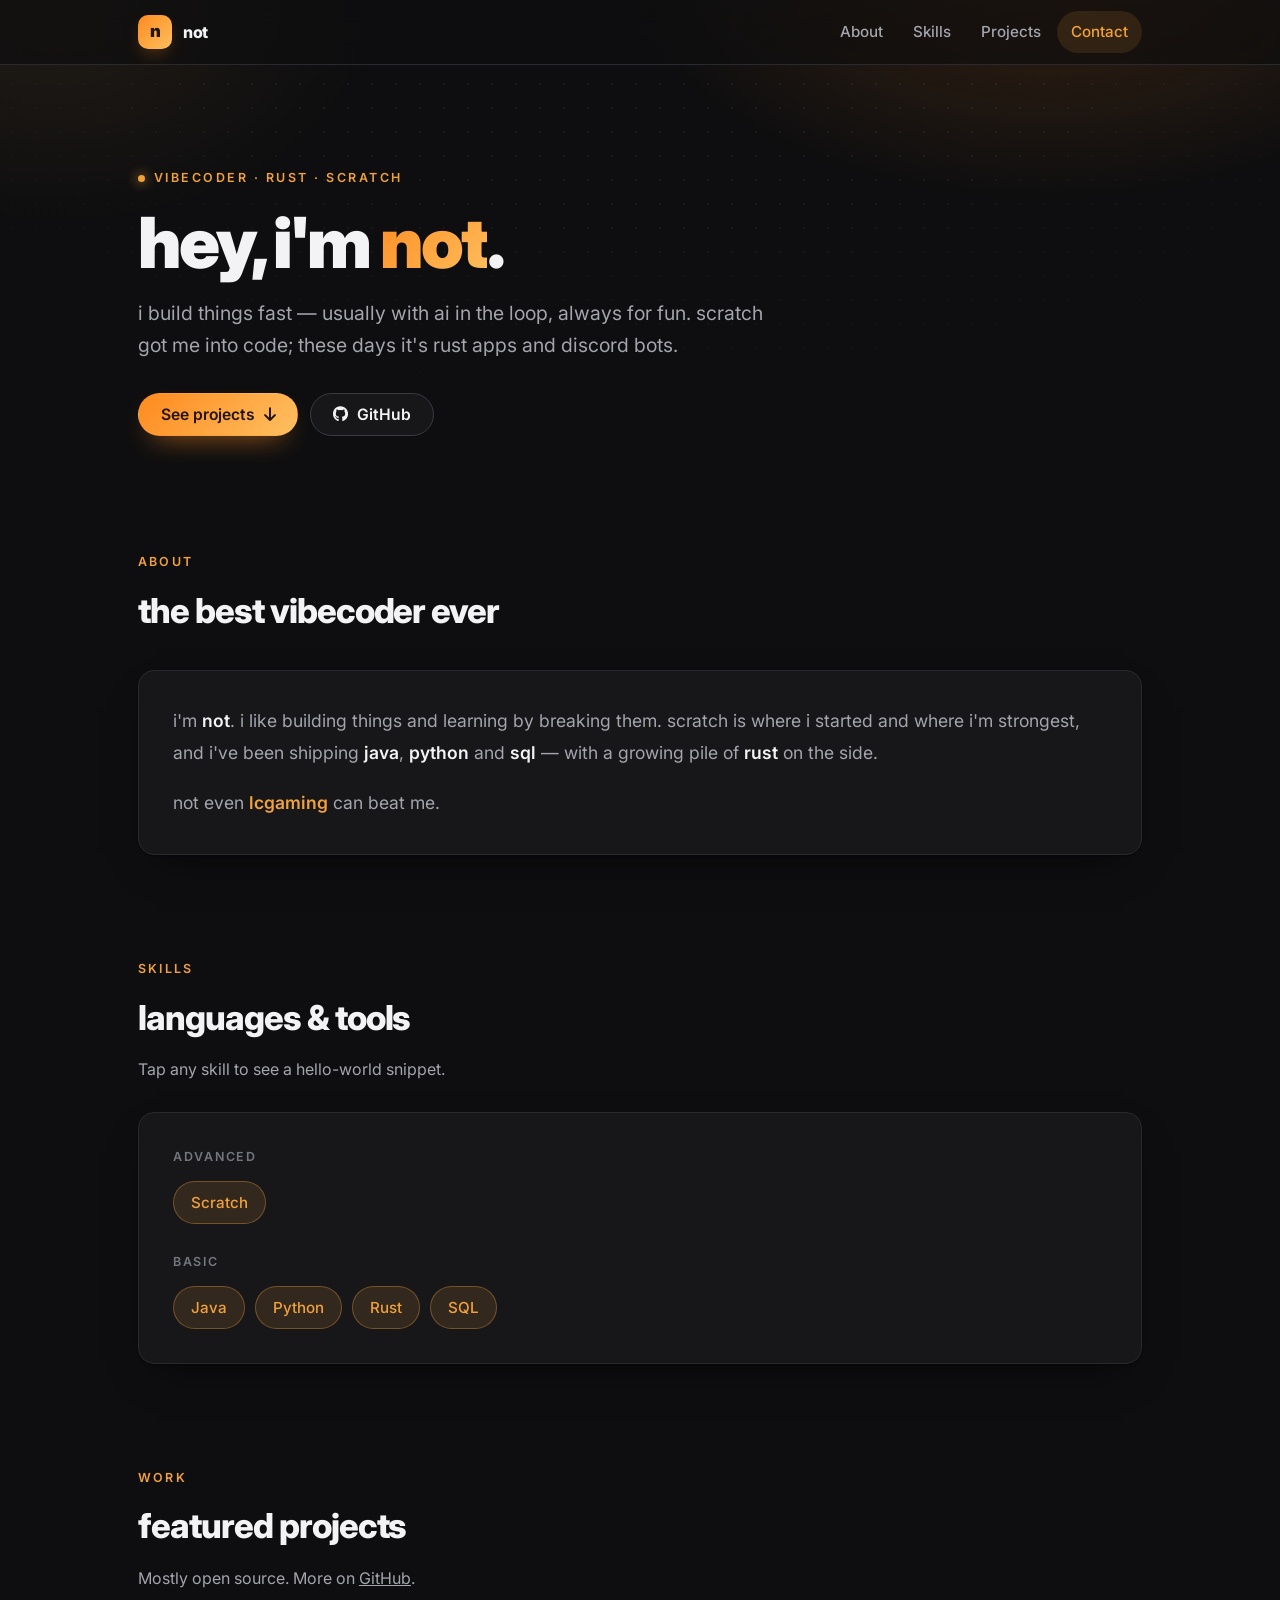
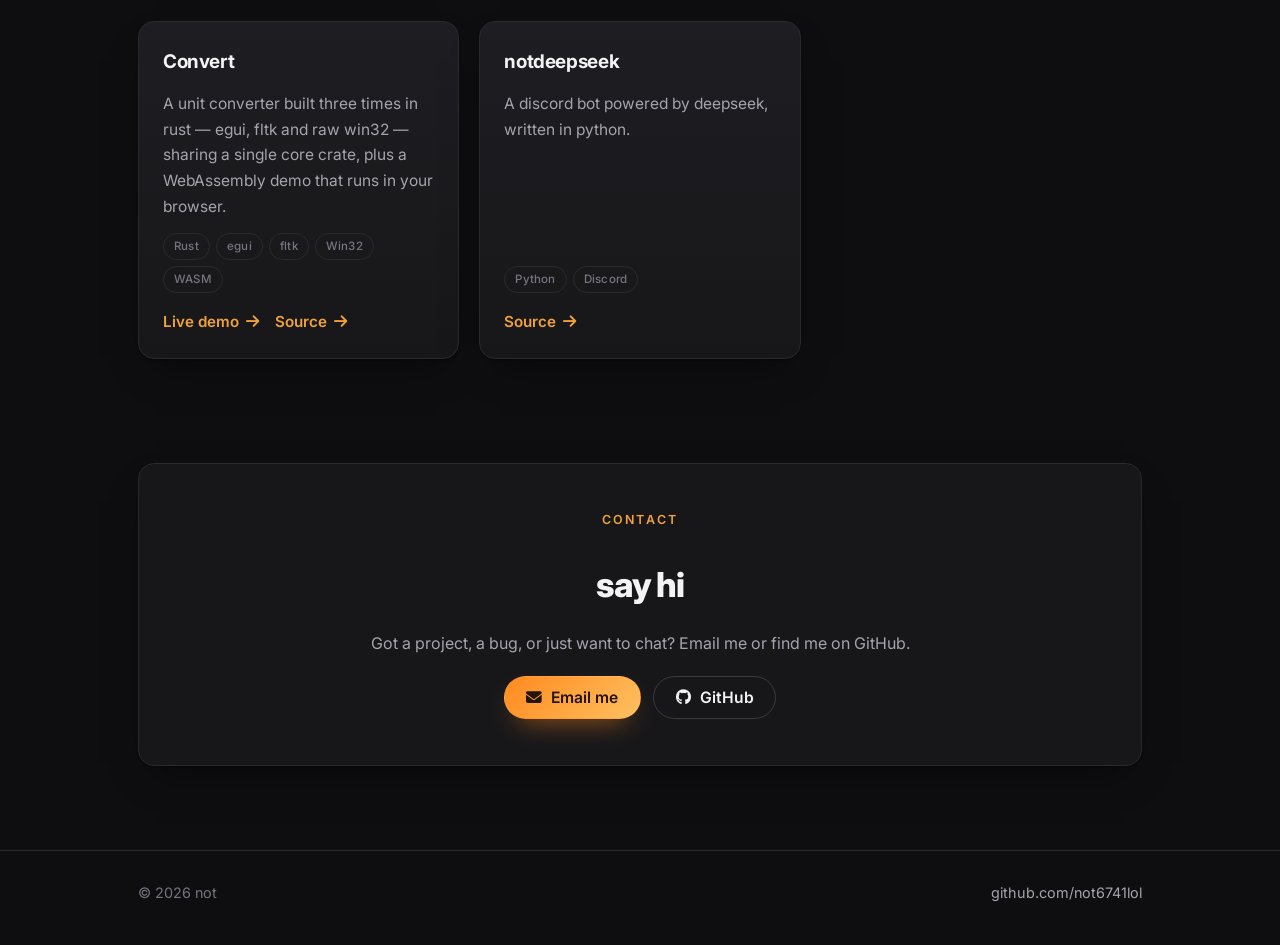
==== index.html @ 626faabc "Add personal site" ====
<!DOCTYPE html>
<html lang="en">
<head>
  <meta charset="UTF-8">
  <meta name="viewport" content="width=device-width, initial-scale=1.0">
  <title>not — vibecoder</title>

  <meta name="description" content="not — the best vibecoder ever. Rust apps, Scratch projects and Discord bots.">
  <meta name="theme-color" content="#0e0e10">
  <link rel="icon" href="data:image/svg+xml,%3Csvg xmlns='http://www.w3.org/2000/svg' viewBox='0 0 32 32'%3E%3Crect width='32' height='32' rx='8' fill='%230e0e10'/%3E%3Ctext x='16' y='23' font-family='Arial,sans-serif' font-size='19' font-weight='bold' fill='%23f0a13a' text-anchor='middle'%3En%3C/text%3E%3C/svg%3E">

  <!-- Social preview. Add an og:image once you have a screenshot handy. -->
  <meta property="og:type" content="website">
  <meta property="og:title" content="not — vibecoder">
  <meta property="og:description" content="Rust apps, Scratch projects and Discord bots.">
  <meta property="og:url" content="https://not6741.lol/">
  <meta property="og:site_name" content="not">
  <!-- <meta property="og:image" content="https://not6741.lol/preview.png"> -->
  <meta name="twitter:card" content="summary">

  <link rel="preconnect" href="https://fonts.googleapis.com">
  <link rel="preconnect" href="https://fonts.gstatic.com" crossorigin>
  <link rel="stylesheet" href="https://fonts.googleapis.com/css2?family=Inter:wght@400;500;600;700;800;900&family=JetBrains+Mono:wght@400;500&display=swap">
  <link rel="stylesheet" href="https://cdnjs.cloudflare.com/ajax/libs/font-awesome/6.4.0/css/all.min.css">

  <style>
    :root {
      --bg: #0e0e10;
      --surface: #17171a;
      --surface-2: #1e1e22;
      --border: #292930;
      --border-strong: #3a3a43;
      --text: #f3f3f5;
      --muted: #a4a4ad;
      --faint: #75757f;
      --accent: #f0a13a;
      --accent-soft: rgba(240, 161, 58, 0.12);
      --grad: linear-gradient(135deg, #ff8a1e 0%, #ffc061 100%);
      --radius: 16px;
      --radius-sm: 11px;
      --shadow: 0 1px 2px rgba(0, 0, 0, 0.5), 0 18px 40px -20px rgba(0, 0, 0, 0.7);
      --shadow-hover: 0 2px 4px rgba(0, 0, 0, 0.5), 0 28px 56px -22px rgba(255, 138, 30, 0.32);
      --ease: cubic-bezier(.22, .61, .36, 1);
      --maxw: 1060px;
      --nav-h: 64px;
    }

    *, *::before, *::after { box-sizing: border-box; }

    html { scroll-behavior: smooth; }

    body {
      margin: 0;
      min-height: 100vh;
      background: var(--bg);
      color: var(--text);
      font-family: 'Inter', system-ui, -apple-system, 'Segoe UI', Roboto, Helvetica, Arial, sans-serif;
      font-size: 16px;
      line-height: 1.65;
      -webkit-font-smoothing: antialiased;
      -moz-osx-font-smoothing: grayscale;
      overflow-x: hidden;
    }

    /* Warm glow behind the top of the page. */
    body::before {
      content: "";
      position: fixed;
      inset: 0;
      z-index: -2;
      pointer-events: none;
      background:
        radial-gradient(720px 420px at 82% -6%, rgba(255, 138, 30, 0.18), transparent 62%),
        radial-gradient(560px 360px at 4% 2%, rgba(255, 180, 80, 0.08), transparent 60%);
    }

    /* Faint dot grid, faded out toward the bottom. */
    body::after {
      content: "";
      position: fixed;
      inset: 0;
      z-index: -1;
      pointer-events: none;
      background-image: radial-gradient(rgba(255, 255, 255, 0.055) 1px, transparent 1px);
      background-size: 24px 24px;
      -webkit-mask-image: radial-gradient(ellipse 100% 70% at 50% 0%, #000 30%, transparent 72%);
      mask-image: radial-gradient(ellipse 100% 70% at 50% 0%, #000 30%, transparent 72%);
    }

    ::selection { background: rgba(255, 138, 30, 0.3); color: #fff; }

    img { max-width: 100%; display: block; }
    a { color: inherit; }

    .container {
      width: 100%;
      max-width: var(--maxw);
      margin: 0 auto;
      padding: 0 28px;
    }

    .skip-link {
      position: absolute;
      left: 12px;
      top: -64px;
      z-index: 100;
      padding: 10px 16px;
      border-radius: 10px;
      background: var(--accent);
      color: #20130a;
      font-weight: 600;
      text-decoration: none;
      transition: top .2s var(--ease);
    }
    .skip-link:focus { top: 12px; }

    /* ---------------- nav ---------------- */
    .site-nav {
      position: sticky;
      top: 0;
      z-index: 50;
      background: rgba(14, 14, 16, 0.72);
      -webkit-backdrop-filter: blur(14px) saturate(140%);
      backdrop-filter: blur(14px) saturate(140%);
      border-bottom: 1px solid var(--border);
    }
    .site-nav .inner {
      display: flex;
      align-items: center;
      justify-content: space-between;
      gap: 16px;
      min-height: var(--nav-h);
    }
    .brand {
      display: inline-flex;
      align-items: center;
      gap: 11px;
      text-decoration: none;
      font-weight: 800;
      letter-spacing: -.02em;
      color: var(--text);
    }
    .brand .mark {
      width: 34px;
      height: 34px;
      border-radius: 10px;
      display: grid;
      place-items: center;
      background: var(--grad);
      color: #23150a;
      font-weight: 900;
      font-size: 1.05rem;
      box-shadow: 0 8px 20px -10px rgba(255, 138, 30, 0.9);
    }
    .nav-links {
      display: flex;
      align-items: center;
      gap: 2px;
      list-style: none;
      margin: 0;
      padding: 0;
    }
    .nav-links a {
      display: inline-block;
      padding: 8px 14px;
      border-radius: 999px;
      color: var(--muted);
      text-decoration: none;
      font-size: .95rem;
      font-weight: 500;
      transition: color .18s var(--ease), background .18s var(--ease);
    }
    .nav-links a:hover { color: var(--text); background: var(--surface); }
    .nav-links a.active { color: var(--accent); background: var(--accent-soft); }

    /* ---------------- buttons ---------------- */
    .btn {
      display: inline-flex;
      align-items: center;
      gap: .55em;
      padding: .82em 1.4em;
      border: 1px solid transparent;
      border-radius: 999px;
      font: inherit;
      font-size: .98rem;
      font-weight: 600;
      line-height: 1;
      text-decoration: none;
      cursor: pointer;
      transition: transform .18s var(--ease), background .2s, border-color .2s, color .2s, box-shadow .2s;
    }
    .btn-primary {
      background: var(--grad);
      color: #23150a;
      box-shadow: 0 12px 28px -14px rgba(255, 138, 30, 0.85);
    }
    .btn-primary:hover { transform: translateY(-2px); box-shadow: 0 18px 36px -14px rgba(255, 138, 30, 0.95); }
    .btn-ghost {
      background: var(--surface);
      border-color: var(--border-strong);
      color: var(--text);
    }
    .btn-ghost:hover { transform: translateY(-2px); border-color: var(--accent); color: var(--accent); }
    .btn:focus-visible { outline: 2px solid var(--accent); outline-offset: 3px; }

    /* ---------------- structure ---------------- */
    .hero { padding: clamp(56px, 9vw, 98px) 0 clamp(40px, 6vw, 64px); }

    .eyebrow {
      display: inline-flex;
      align-items: center;
      gap: 9px;
      margin: 0 0 18px;
      color: var(--accent);
      font-size: .78rem;
      font-weight: 600;
      letter-spacing: .2em;
      text-transform: uppercase;
    }
    .eyebrow .dot {
      width: 7px;
      height: 7px;
      border-radius: 50%;
      background: var(--accent);
      box-shadow: 0 0 12px var(--accent);
    }
    .hero h1 {
      margin: 0 0 18px;
      font-size: clamp(2.6rem, 8vw, 4.4rem);
      line-height: 1.02;
      font-weight: 900;
      letter-spacing: -.04em;
    }
    .hero h1 .grad {
      background: var(--grad);
      -webkit-background-clip: text;
      background-clip: text;
      color: transparent;
      -webkit-text-fill-color: transparent;
    }
    .hero .lede {
      margin: 0 0 32px;
      max-width: 54ch;
      font-size: clamp(1.05rem, 2.3vw, 1.22rem);
      color: var(--muted);
    }
    .cta-row { display: flex; flex-wrap: wrap; gap: 12px; }

    section { padding: clamp(36px, 5vw, 52px) 0; scroll-margin-top: calc(var(--nav-h) + 16px); }

    .section-head { margin-bottom: 30px; }
    .kicker {
      margin: 0 0 10px;
      color: var(--accent);
      font-size: .78rem;
      font-weight: 600;
      letter-spacing: .18em;
      text-transform: uppercase;
    }
    .section-head h2,
    .contact-card h2 {
      margin: 0;
      font-size: clamp(1.55rem, 4vw, 2.15rem);
      font-weight: 800;
      letter-spacing: -.03em;
    }
    .sub { margin: .6rem 0 0; color: var(--muted); max-width: 62ch; }

    .panel {
      background: var(--surface);
      border: 1px solid var(--border);
      border-radius: var(--radius);
      box-shadow: var(--shadow);
    }
    .about-card,
    .skill-card { padding: clamp(22px, 3vw, 34px); }

    .about-card p { margin: 0; font-size: clamp(1rem, 2.2vw, 1.1rem); line-height: 1.85; color: var(--muted); }
    .about-card p + p { margin-top: 1em; }
    .about-card strong { color: var(--text); font-weight: 600; }
    .about-card .accent { color: var(--accent); font-weight: 600; }

    /* ---------------- skills ---------------- */
    .skill-group { margin-bottom: 28px; }
    .skill-group:last-child { margin-bottom: 0; }
    .skill-group h3 {
      margin: 0 0 13px;
      font-size: .78rem;
      font-weight: 600;
      letter-spacing: .14em;
      text-transform: uppercase;
      color: var(--faint);
    }
    .chips { display: flex; flex-wrap: wrap; gap: 10px; }
    .chip {
      font: inherit;
      font-size: .95rem;
      font-weight: 500;
      color: var(--accent);
      background: var(--accent-soft);
      border: 1px solid rgba(240, 161, 58, 0.35);
      border-radius: 999px;
      padding: 8px 17px;
      cursor: pointer;
      transition: transform .16s var(--ease), background .2s, border-color .2s, color .2s;
    }
    .chip:hover,
    .chip[aria-expanded="true"] {
      background: var(--grad);
      border-color: transparent;
      color: #23150a;
      transform: translateY(-2px);
    }
    .chip:focus-visible { outline: 2px solid var(--accent); outline-offset: 3px; }

    /* ---------------- projects ---------------- */
    .grid { display: grid; grid-template-columns: repeat(auto-fill, minmax(290px, 1fr)); gap: 20px; }
    .card {
      position: relative;
      display: flex;
      flex-direction: column;
      gap: 14px;
      padding: 24px;
      background: linear-gradient(180deg, var(--surface-2), var(--surface));
      border: 1px solid var(--border);
      border-radius: var(--radius);
      box-shadow: var(--shadow);
      transition: transform .2s var(--ease), border-color .2s, box-shadow .2s;
    }
    .card:hover { transform: translateY(-5px); border-color: var(--border-strong); box-shadow: var(--shadow-hover); }
    .card-top { display: flex; align-items: center; justify-content: space-between; gap: 12px; }
    .card h3 { margin: 0; font-size: 1.18rem; font-weight: 700; letter-spacing: -.02em; }
    .card p { margin: 0; color: var(--muted); font-size: .97rem; flex: 1; }
    .card .tags { display: flex; flex-wrap: wrap; gap: 6px; }
    .card .tag {
      font-size: .72rem;
      font-weight: 500;
      letter-spacing: .02em;
      color: var(--faint);
      border: 1px solid var(--border);
      border-radius: 999px;
      padding: 3px 10px;
    }
    .card .links { display: flex; flex-wrap: wrap; gap: 16px; margin-top: 2px; }
    .card .links a {
      display: inline-flex;
      align-items: center;
      gap: .45em;
      color: var(--accent);
      text-decoration: none;
      font-weight: 600;
      font-size: .95rem;
      transition: gap .18s var(--ease), color .18s;
    }
    .card .links a:hover { color: #ffcf83; gap: .65em; }
    .badge {
      font-size: .68rem;
      font-weight: 700;
      letter-spacing: .08em;
      text-transform: uppercase;
      padding: 3px 9px;
      border-radius: 6px;
      white-space: nowrap;
    }
    .badge-beta { background: rgba(240, 161, 58, 0.16); color: var(--accent); border: 1px solid rgba(240, 161, 58, 0.4); }
    .badge-off { background: rgba(184, 59, 94, 0.16); color: #ef8aa8; border: 1px solid rgba(184, 59, 94, 0.45); }

    /* ---------------- contact ---------------- */
    .contact-card {
      display: flex;
      flex-direction: column;
      align-items: center;
      gap: 16px;
      padding: clamp(28px, 4vw, 46px);
      text-align: center;
    }
    .contact-card .sub { margin: 0; }
    .socials { display: flex; flex-wrap: wrap; gap: 12px; justify-content: center; margin-top: 4px; }

    /* ---------------- footer ---------------- */
    .site-footer {
      margin-top: 32px;
      padding: 30px 0 40px;
      border-top: 1px solid var(--border);
      color: var(--faint);
      font-size: .9rem;
    }
    .site-footer .inner { display: flex; align-items: center; justify-content: space-between; gap: 16px; flex-wrap: wrap; }
    .site-footer a { color: var(--muted); text-decoration: none; transition: color .18s var(--ease); }
    .site-footer a:hover { color: var(--accent); }

    /* ---------------- skill popup ---------------- */
    .popup {
      position: fixed;
      z-index: 1000;
      width: min(400px, calc(100vw - 32px));
      max-height: 72vh;
      overflow-y: auto;
      padding: 20px 22px;
      background: var(--surface);
      border: 1px solid var(--border-strong);
      border-radius: var(--radius);
      box-shadow: 0 30px 70px -24px rgba(0, 0, 0, 0.85), 0 0 0 1px rgba(240, 161, 58, 0.08);
      opacity: 0;
      transform: translateY(6px) scale(.98);
      transition: opacity .16s var(--ease), transform .16s var(--ease);
      pointer-events: none;
    }
    .popup.show { opacity: 1; transform: none; pointer-events: auto; }
    .popup .popup-title { margin: 0 0 6px; font-size: 1.15rem; font-weight: 700; color: var(--accent); }
    .popup .popup-desc { margin: 0 0 14px; color: var(--muted); font-size: .93rem; line-height: 1.6; }
    .popup .popup-label {
      margin: 0 0 8px;
      font-size: .72rem;
      font-weight: 600;
      letter-spacing: .12em;
      text-transform: uppercase;
      color: var(--faint);
    }
    .popup pre {
      margin: 0;
      padding: 14px 16px;
      background: #0b0b0d;
      border: 1px solid var(--border);
      border-radius: var(--radius-sm);
      overflow-x: auto;
      font-family: 'JetBrains Mono', 'Cascadia Code', Consolas, monospace;
      font-size: .82rem;
      line-height: 1.6;
      color: #dcdce2;
    }
    .popup .blocks {
      display: grid;
      place-items: center;
      padding: 14px;
      background: #0b0b0d;
      border: 1px solid var(--border);
      border-radius: var(--radius-sm);
    }

    .tk-kw { color: #d78bf0; }
    .tk-bi { color: #6fb0ff; }
    .tk-str { color: #93d07a; }
    .tk-num { color: #e0a35e; }
    .tk-com { color: #66666f; font-style: italic; }

    /* ---------------- responsive ---------------- */
    @media (max-width: 620px) {
      .container { padding: 0 20px; }
      .nav-links a { padding: 7px 10px; font-size: .88rem; }
      .brand .word { display: none; }
      .grid { grid-template-columns: 1fr; }
    }

    @media (prefers-reduced-motion: reduce) {
      *, *::before, *::after {
        animation-duration: .001ms !important;
        animation-iteration-count: 1 !important;
        transition-duration: .001ms !important;
        scroll-behavior: auto !important;
      }
    }
  </style>
</head>
<body>

  <a class="skip-link" href="#main">Skip to content</a>

  <nav class="site-nav" aria-label="Primary">
    <div class="container inner">
      <a class="brand" href="#top">
        <span class="mark" aria-hidden="true">n</span>
        <span class="word">not</span>
      </a>
      <ul class="nav-links">
        <li><a href="#about" class="active">About</a></li>
        <li><a href="#skills">Skills</a></li>
        <li><a href="#projects">Projects</a></li>
        <li><a href="#contact">Contact</a></li>
      </ul>
    </div>
  </nav>

  <main id="main">
    <header class="hero" id="top">
      <div class="container">
        <p class="eyebrow"><span class="dot" aria-hidden="true"></span> vibecoder · rust · scratch</p>
        <h1>hey, i'm <span class="grad">not</span>.</h1>
        <p class="lede">
          i build things fast — usually with ai in the loop, always for fun. scratch got me
          into code; these days it's rust apps and discord bots.
        </p>
        <div class="cta-row">
          <a class="btn btn-primary" href="#projects">See projects <i class="fa-solid fa-arrow-down" aria-hidden="true"></i></a>
          <a class="btn btn-ghost" href="https://github.com/not6741lol" target="_blank" rel="noopener"><i class="fa-brands fa-github" aria-hidden="true"></i> GitHub</a>
        </div>
      </div>
    </header>

    <section id="about">
      <div class="container">
        <div class="section-head">
          <p class="kicker">about</p>
          <h2>the best vibecoder ever</h2>
        </div>
        <div class="panel about-card">
          <p>
            i'm <strong>not</strong>. i like building things and learning by breaking them.
            scratch is where i started and where i'm strongest, and i've been shipping
            <strong>java</strong>, <strong>python</strong> and <strong>sql</strong> — with a growing
            pile of <strong>rust</strong> on the side.
          </p>
          <p>not even <span class="accent">lcgaming</span> can beat me.</p>
        </div>
      </div>
    </section>

    <section id="skills">
      <div class="container">
        <div class="section-head">
          <p class="kicker">skills</p>
          <h2>languages &amp; tools</h2>
          <p class="sub">Tap any skill to see a hello-world snippet.</p>
        </div>
        <div class="panel skill-card">
          <div class="skill-group">
            <h3>Advanced</h3>
            <div class="chips">
              <button type="button" class="chip" data-skill="Scratch">Scratch</button>
            </div>
          </div>
          <div class="skill-group">
            <h3>Basic</h3>
            <div class="chips">
              <button type="button" class="chip" data-skill="Java">Java</button>
              <button type="button" class="chip" data-skill="Python">Python</button>
              <button type="button" class="chip" data-skill="Rust">Rust</button>
              <button type="button" class="chip" data-skill="SQL">SQL</button>
            </div>
          </div>
        </div>
      </div>
    </section>

    <section id="projects">
      <div class="container">
        <div class="section-head">
          <p class="kicker">work</p>
          <h2>featured projects</h2>
          <p class="sub">
            Mostly open source. More on <a href="https://github.com/not6741lol" target="_blank" rel="noopener">GitHub</a>.
          </p>
        </div>
        <div class="grid" id="projectsGrid"><!-- filled by js --></div>
        <noscript>
          <div class="panel about-card" style="margin-top:20px;">
            <p>Enable JavaScript to see the project list, or browse them on <a href="https://github.com/not6741lol">GitHub</a>.</p>
          </div>
        </noscript>
      </div>
    </section>

    <section id="contact">
      <div class="container">
        <div class="panel contact-card">
          <p class="kicker">contact</p>
          <h2>say hi</h2>
          <p class="sub">Got a project, a bug, or just want to chat? Email me or find me on GitHub.</p>
          <div class="socials">
            <button type="button" class="btn btn-primary" id="emailBtn"><i class="fa-solid fa-envelope" aria-hidden="true"></i> Email me</button>
            <a class="btn btn-ghost" href="https://github.com/not6741lol" target="_blank" rel="noopener"><i class="fa-brands fa-github" aria-hidden="true"></i> GitHub</a>
            <!-- <a class="btn btn-ghost" href="https://discord.gg/YOUR_INVITE" target="_blank" rel="noopener"><i class="fa-brands fa-discord" aria-hidden="true"></i> Discord</a> -->
          </div>
        </div>
      </div>
    </section>
  </main>

  <footer class="site-footer">
    <div class="container inner">
      <span>&copy; 2026 not</span>
      <a href="https://github.com/not6741lol" target="_blank" rel="noopener">github.com/not6741lol</a>
    </div>
  </footer>

  <div id="skillPopup" class="popup" role="dialog" aria-label="Skill details" aria-hidden="true"></div>

  <script>
    (function () {
      "use strict";

      const $ = (sel, ctx = document) => ctx.querySelector(sel);
      const $$ = (sel, ctx = document) => Array.from(ctx.querySelectorAll(sel));

      const escapeHtml = (value) => String(value)
        .replace(/&/g, "&amp;")
        .replace(/</g, "&lt;")
        .replace(/>/g, "&gt;")
        .replace(/"/g, "&quot;");

      /* ---------------- projects ---------------- */

      // Add projects here. Optional fields:
      //   tags:   ["Rust", "WASM"]           -> small pills on the card
      //   status: "beta" | "wip" | "discontinued" | "code lost"  -> badge
      const projects = [
        {
          title: "Convert",
          desc: "A unit converter built three times in rust — egui, fltk and raw win32 — sharing a single core crate, plus a WebAssembly demo that runs in your browser.",
          tags: ["Rust", "egui", "fltk", "Win32", "WASM"],
          links: [
            { label: "Live demo", url: "https://not6741lol.github.io/unit-converter/" },
            { label: "Source", url: "https://github.com/not6741lol/unit-converter" }
          ]
        },
        {
          title: "notdeepseek",
          desc: "A discord bot powered by deepseek, written in python.",
          tags: ["Python", "Discord"],
          links: [
            { label: "Source", url: "https://github.com/not6741lol/notdeepseek" }
          ]
        }
      ];

      const BADGES = {
        beta: { label: "Beta", cls: "badge-beta" },
        wip: { label: "WIP", cls: "badge-beta" },
        discontinued: { label: "Discontinued", cls: "badge-off" },
        "code lost": { label: "Code lost", cls: "badge-off" }
      };

      const arrow = '<i class="fa-solid fa-arrow-right" aria-hidden="true"></i>';

      function projectCard(project) {
        const badge = BADGES[project.status];
        const badgeHtml = badge
          ? `<span class="badge ${badge.cls}">${escapeHtml(badge.label)}</span>`
          : "";

        const tags = (project.tags || [])
          .map(tag => `<span class="tag">${escapeHtml(tag)}</span>`)
          .join("");

        const links = (project.links || [])
          .map(link => `<a href="${escapeHtml(link.url)}" target="_blank" rel="noopener">${escapeHtml(link.label)} ${arrow}</a>`)
          .join("");

        const card = document.createElement("article");
        card.className = "card";
        card.innerHTML =
          `<div class="card-top"><h3>${escapeHtml(project.title)}</h3>${badgeHtml}</div>` +
          `<p>${escapeHtml(project.desc)}</p>` +
          (tags ? `<div class="tags">${tags}</div>` : "") +
          (links ? `<div class="links">${links}</div>` : "");
        return card;
      }

      function renderProjects() {
        const grid = $("#projectsGrid");
        if (!grid) return;
        grid.textContent = "";
        projects.forEach(project => grid.appendChild(projectCard(project)));
      }

      /* ---------------- syntax highlighting ---------------- */

      const LANGUAGES = {
        java: {
          keywords: ["public", "class", "static", "void", "private", "final", "new", "return", "int", "boolean", "double"],
          builtins: ["System", "String"],
          line: "//",
          block: true
        },
        rust: {
          keywords: ["fn", "let", "mut", "pub", "struct", "impl", "use", "match", "enum", "const", "return", "as", "mod", "trait", "for", "in", "if", "else", "while", "loop"],
          builtins: ["println", "vec", "String", "Vec", "Some", "None", "Ok", "Err"],
          line: "//",
          block: true
        },
        python: {
          keywords: ["def", "return", "if", "else", "elif", "for", "while", "import", "from", "class", "with", "as", "lambda", "True", "False", "None"],
          builtins: ["print", "len", "range", "str", "int", "float", "list", "dict", "set"],
          line: "#"
        },
        sql: {
          keywords: ["SELECT", "FROM", "WHERE", "CREATE", "TABLE", "INSERT", "INTO", "VALUES", "UPDATE", "DELETE", "JOIN", "ON", "GROUP", "BY", "ORDER", "LIMIT"],
          builtins: [],
          line: "--",
          caseInsensitive: true
        }
      };

      function highlight(code, langName) {
        const cfg = LANGUAGES[langName] || {};
        const ci = !!cfg.caseInsensitive;
        const fold = (value) => (ci ? value.toUpperCase() : value);
        const keywords = new Set((cfg.keywords || []).map(fold));
        const builtins = new Set((cfg.builtins || []).map(fold));
        const isStart = (c) => /[A-Za-z_$]/.test(c);
        const isPart = (c) => /[A-Za-z0-9_$]/.test(c);
        const span = (cls, text) => `<span class="tk-${cls}">${escapeHtml(text)}</span>`;

        let out = "";
        let i = 0;
        const n = code.length;

        while (i < n) {
          const c = code[i];
          const next = code[i + 1];

          if (c === '"' || c === "'" || c === "`") {
            let j = i + 1;
            while (j < n && code[j] !== c) {
              if (code[j] === "\\") j++;
              j++;
            }
            if (j < n) j++;
            out += span("str", code.slice(i, j));
            i = j;
            continue;
          }

          if (cfg.line && code.startsWith(cfg.line, i)) {
            let j = i + cfg.line.length;
            while (j < n && code[j] !== "\n") j++;
            out += span("com", code.slice(i, j));
            i = j;
            continue;
          }

          if (cfg.block && c === "/" && next === "*") {
            let j = i + 2;
            while (j < n && !(code[j] === "*" && code[j + 1] === "/")) j++;
            j = Math.min(n, j + 2);
            out += span("com", code.slice(i, j));
            i = j;
            continue;
          }

          if (/[0-9]/.test(c) && (i === 0 || !isPart(code[i - 1]))) {
            let j = i;
            while (j < n && /[0-9.]/.test(code[j])) j++;
            out += span("num", code.slice(i, j));
            i = j;
            continue;
          }

          if (isStart(c)) {
            let j = i;
            while (j < n && isPart(code[j])) j++;
            const word = code.slice(i, j);
            const folded = fold(word);
            if (keywords.has(folded)) out += span("kw", word);
            else if (builtins.has(folded)) out += span("bi", word);
            else out += escapeHtml(word);
            i = j;
            continue;
          }

          out += escapeHtml(c);
          i++;
        }
        return out;
      }

      /* ---------------- skills data ---------------- */

      const SKILLS = {
        Scratch: {
          desc: "A visual programming language from MIT — where i learned to think in logic and loops.",
          blocks: true
        },
        Java: {
          desc: "A class-based, object-oriented language built for portability.",
          lang: "java",
          code: `public class HelloWorld {
    public static void main(String[] args) {
        System.out.println("Hello, World!");
    }
}`
        },
        Python: {
          desc: "A readable, versatile language — good for bots and quick scripts.",
          lang: "python",
          code: `print("Hello, World!")`
        },
        Rust: {
          desc: "A fast, memory-safe systems language. Used for the Convert app.",
          lang: "rust",
          code: `fn main() {
    let km = 5.0;
    let miles = km * 0.621371;
    println!("{km} km = {miles:.2} miles");
}`
        },
        SQL: {
          desc: "A language for managing and querying relational databases.",
          lang: "sql",
          code: `CREATE TABLE greetings (message TEXT);
INSERT INTO greetings VALUES ('Hello, World!');
SELECT * FROM greetings;`
        }
      };

      /* ---------------- skill popup ---------------- */

      const popup = $("#skillPopup");
      let activeChip = null;

      function buildSkillHtml(name, skill) {
        let html =
          `<p class="popup-title">${escapeHtml(name)}</p>` +
          `<p class="popup-desc">${escapeHtml(skill.desc)}</p>`;

        if (skill.blocks) {
          html +=
            `<p class="popup-label">Example</p>` +
            `<div class="blocks"><img src="scratchblocks.svg" alt="Scratch blocks: when green flag clicked, say Hello, World!" loading="lazy" decoding="async"></div>`;
        } else if (skill.code) {
          html +=
            `<p class="popup-label">Example</p>` +
            `<pre><code>${highlight(skill.code, skill.lang)}</code></pre>`;
        }
        return html;
      }

      function placePopup(chip) {
        const rect = chip.getBoundingClientRect();
        const gap = 12;
        const pw = popup.offsetWidth;
        const ph = popup.offsetHeight;
        const vw = window.innerWidth;
        const vh = window.innerHeight;

        let left;
        if (rect.right + gap + pw <= vw - 10) left = rect.right + gap;
        else if (rect.left - gap - pw >= 10) left = rect.left - gap - pw;
        else left = Math.min(Math.max(10, rect.left), vw - pw - 10);

        let top = rect.top - 8;
        if (top + ph > vh - 10) top = vh - ph - 10;
        if (top < 10) top = 10;

        popup.style.left = Math.max(10, left) + "px";
        popup.style.top = top + "px";
      }

      function showPopup(chip) {
        const name = chip.dataset.skill;
        const skill = SKILLS[name];
        if (!skill) return;

        if (activeChip === chip) { hidePopup(); return; }

        popup.innerHTML = buildSkillHtml(name, skill);
        popup.setAttribute("aria-hidden", "false");
        popup.classList.add("show");

        if (activeChip) activeChip.setAttribute("aria-expanded", "false");
        chip.setAttribute("aria-expanded", "true");
        activeChip = chip;

        placePopup(chip);
      }

      function hidePopup() {
        popup.classList.remove("show");
        popup.setAttribute("aria-hidden", "true");
        if (activeChip) activeChip.setAttribute("aria-expanded", "false");
        activeChip = null;
      }

      $$(".chip").forEach(chip => {
        chip.setAttribute("aria-expanded", "false");
        chip.addEventListener("click", (event) => {
          event.stopPropagation();
          showPopup(chip);
        });
      });

      document.addEventListener("click", (event) => {
        if (!event.target.closest(".popup") && !event.target.closest(".chip")) hidePopup();
      });
      document.addEventListener("keydown", (event) => {
        if (event.key === "Escape") hidePopup();
      });
      window.addEventListener("resize", hidePopup);
      window.addEventListener("scroll", hidePopup, { passive: true });

      /* ---------------- nav scroll-spy ---------------- */

      const navLinks = $$(".nav-links a");
      const sections = navLinks
        .map(link => document.querySelector(link.getAttribute("href")))
        .filter(Boolean);

      navLinks.forEach(link => {
        link.addEventListener("click", () => {
          navLinks.forEach(other => other.classList.toggle("active", other === link));
        });
      });

      if ("IntersectionObserver" in window && sections.length) {
        const spy = new IntersectionObserver((entries) => {
          entries.forEach((entry) => {
            if (!entry.isIntersecting) return;
            const hash = "#" + entry.target.id;
            navLinks.forEach(link => link.classList.toggle("active", link.getAttribute("href") === hash));
          });
        }, { rootMargin: "-45% 0px -55% 0px" });
        sections.forEach(section => spy.observe(section));
      }

      /* ---------------- contact email ---------------- */
      // Split on purpose: the full address never appears in the HTML source,
      // which keeps the simplest email-scrapers from picking it up.
      const EMAIL_USER = "contact";
      const EMAIL_DOMAIN = "not6741.lol";
      const emailBtn = $("#emailBtn");
      if (emailBtn) {
        const address = EMAIL_USER + "@" + EMAIL_DOMAIN;
        emailBtn.setAttribute("aria-label", "Email " + address);
        emailBtn.setAttribute("title", address);
        emailBtn.addEventListener("click", () => {
          window.location.href = "mailto:" + address;
        });
      }

      /* ---------------- init ---------------- */

      if (document.readyState === "loading") {
        document.addEventListener("DOMContentLoaded", renderProjects);
      } else {
        renderProjects();
      }
    })();
  </script>
</body>
</html>
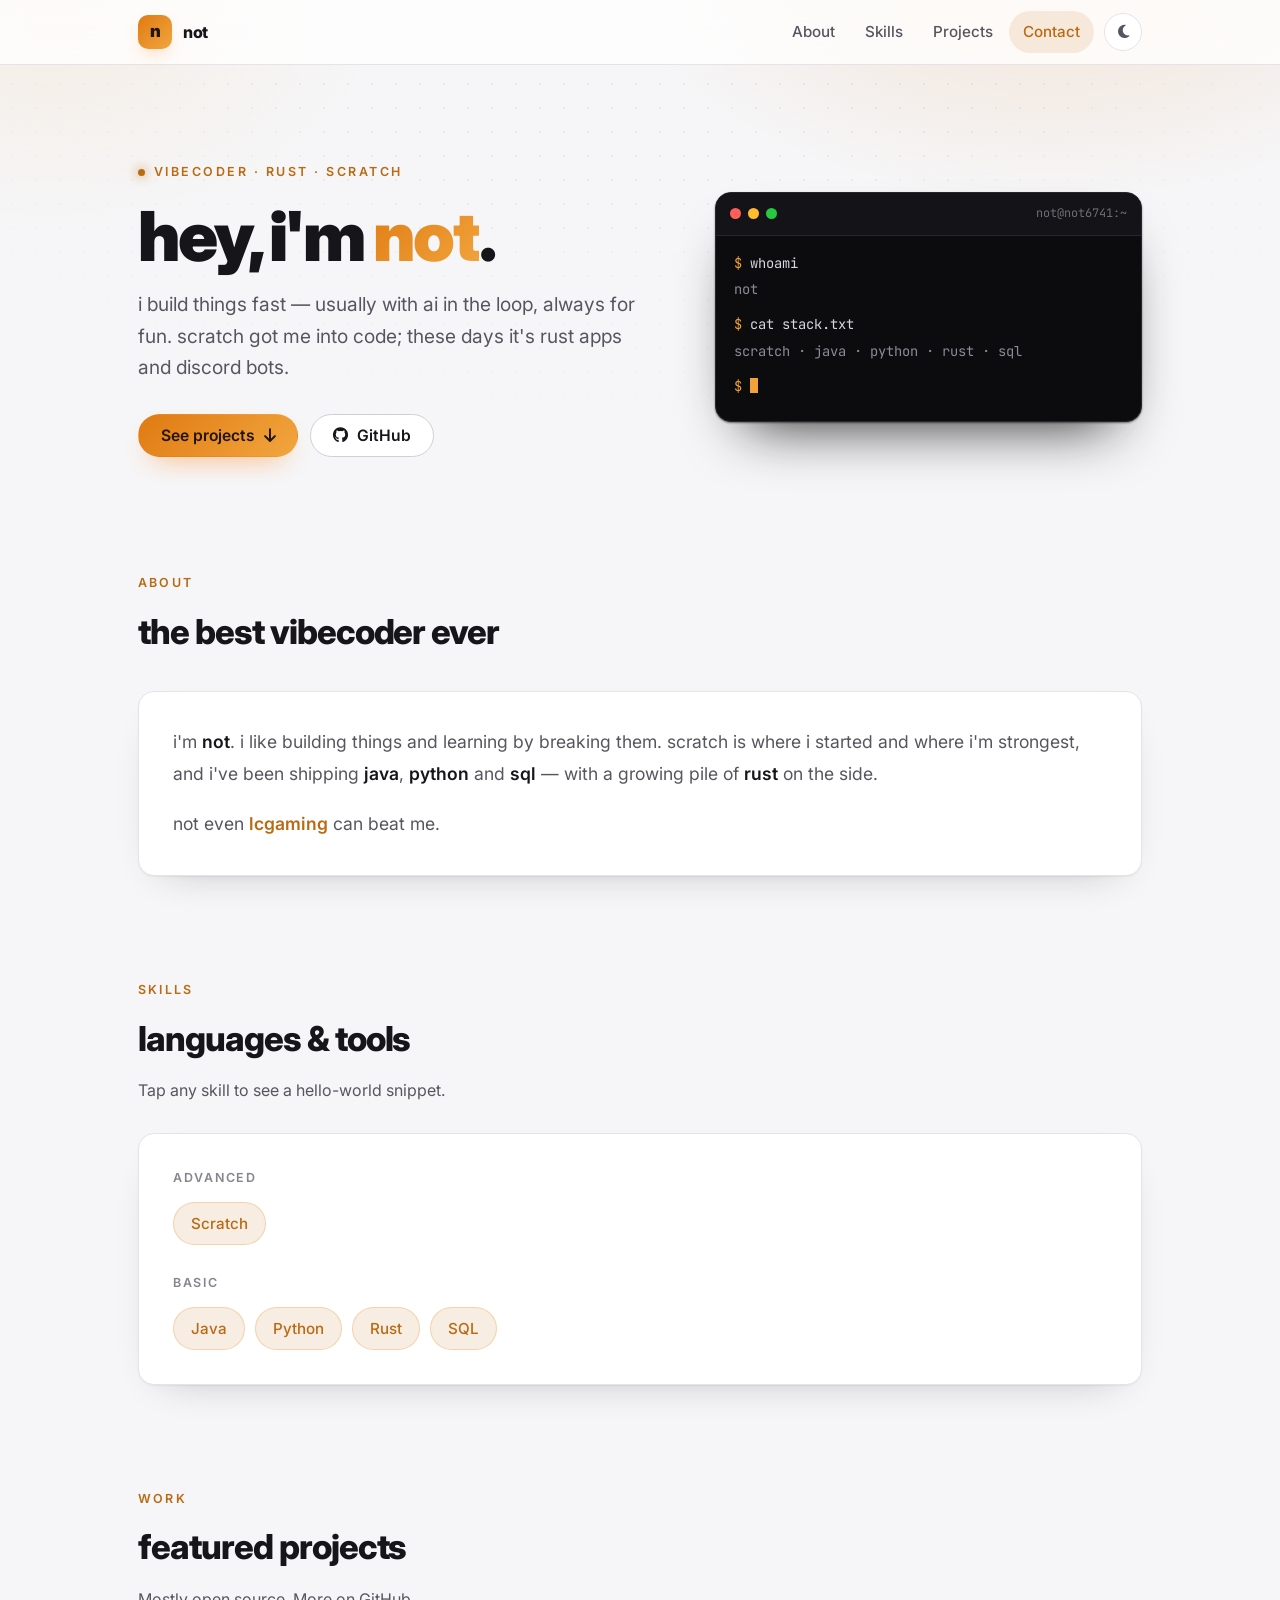
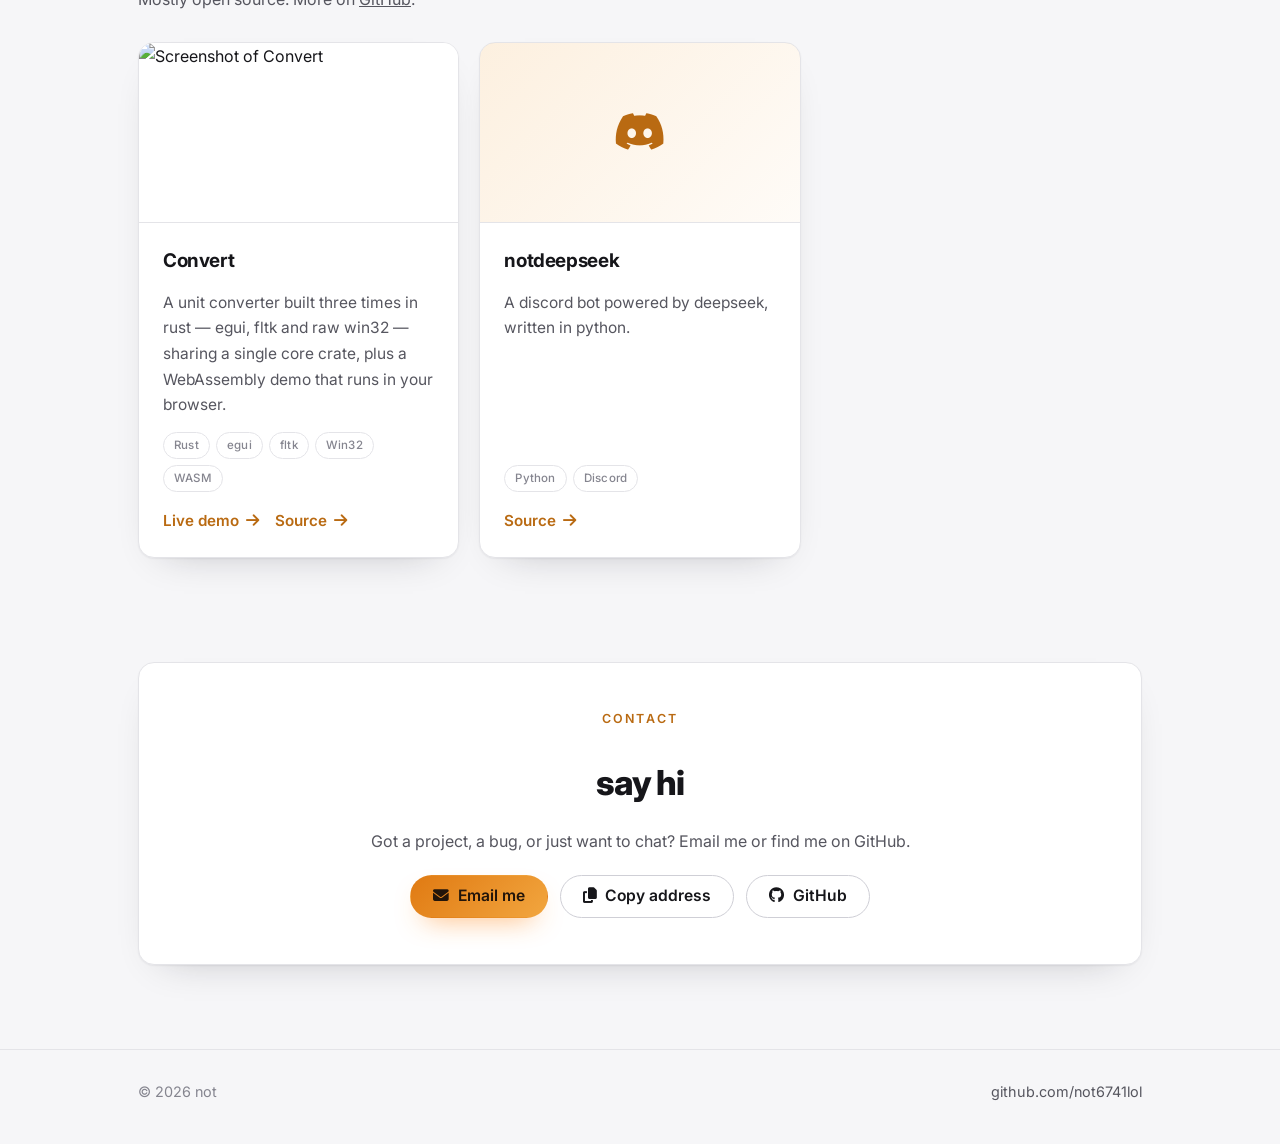
==== commit 20bf03da: "Add terminal hero, theme toggle, project previews and animations" ====
--- a/index.html
+++ b/index.html
@@ -17,6 +17,20 @@
   <meta property="og:site_name" content="not">
   <!-- <meta property="og:image" content="https://not6741.lol/preview.png"> -->
   <meta name="twitter:card" content="summary">
+
+  <!-- Set the theme before anything paints, so there is no flash of the wrong colours. -->
+  <script>
+    (function () {
+      var theme = "dark";
+      try {
+        theme = localStorage.getItem("theme") ||
+          ((window.matchMedia && window.matchMedia("(prefers-color-scheme: light)").matches) ? "light" : "dark");
+      } catch (e) {}
+      document.documentElement.setAttribute("data-theme", theme);
+      var meta = document.querySelector('meta[name="theme-color"]');
+      if (meta) meta.setAttribute("content", theme === "light" ? "#f6f6f8" : "#0e0e10");
+    })();
+  </script>
 
   <link rel="preconnect" href="https://fonts.googleapis.com">
   <link rel="preconnect" href="https://fonts.gstatic.com" crossorigin>
@@ -43,11 +57,48 @@
       --ease: cubic-bezier(.22, .61, .36, 1);
       --maxw: 1060px;
       --nav-h: 64px;
+      --glow-a: rgba(255, 138, 30, 0.18);
+      --glow-b: rgba(255, 180, 80, 0.08);
+      --dot: rgba(255, 255, 255, 0.055);
+      --nav-bg: rgba(14, 14, 16, 0.72);
+      color-scheme: dark;
+    }
+
+    :root[data-theme="light"] {
+      --bg: #f6f6f8;
+      --surface: #ffffff;
+      --surface-2: #ffffff;
+      --border: #e4e4e8;
+      --border-strong: #cfcfd6;
+      --text: #16161a;
+      --muted: #56565f;
+      --faint: #85858f;
+      --accent: #b96a12;
+      --accent-soft: rgba(185, 106, 18, 0.12);
+      --grad: linear-gradient(135deg, #e07a12 0%, #f2a63f 100%);
+      --shadow: 0 1px 2px rgba(20, 20, 30, 0.06), 0 16px 40px -26px rgba(20, 20, 30, 0.3);
+      --shadow-hover: 0 2px 6px rgba(20, 20, 30, 0.08), 0 26px 52px -26px rgba(185, 106, 18, 0.4);
+      --glow-a: rgba(224, 122, 18, 0.16);
+      --glow-b: rgba(242, 166, 63, 0.1);
+      --dot: rgba(20, 20, 30, 0.05);
+      --nav-bg: rgba(255, 255, 255, 0.78);
+      color-scheme: light;
     }
 
     *, *::before, *::after { box-sizing: border-box; }
 
-    html { scroll-behavior: smooth; }
+    html {
+      scroll-behavior: smooth;
+      scrollbar-color: var(--border-strong) transparent;
+    }
+    ::-webkit-scrollbar { width: 11px; height: 11px; }
+    ::-webkit-scrollbar-track { background: transparent; }
+    ::-webkit-scrollbar-thumb {
+      background: var(--border-strong);
+      border: 3px solid var(--bg);
+      border-radius: 999px;
+    }
+    ::-webkit-scrollbar-thumb:hover { background: var(--faint); }
 
     body {
       margin: 0;
@@ -60,9 +111,9 @@
       -webkit-font-smoothing: antialiased;
       -moz-osx-font-smoothing: grayscale;
       overflow-x: hidden;
-    }
-
-    /* Warm glow behind the top of the page. */
+      transition: background .3s var(--ease), color .3s var(--ease);
+    }
+
     body::before {
       content: "";
       position: fixed;
@@ -70,24 +121,25 @@
       z-index: -2;
       pointer-events: none;
       background:
-        radial-gradient(720px 420px at 82% -6%, rgba(255, 138, 30, 0.18), transparent 62%),
-        radial-gradient(560px 360px at 4% 2%, rgba(255, 180, 80, 0.08), transparent 60%);
-    }
-
-    /* Faint dot grid, faded out toward the bottom. */
+        radial-gradient(720px 420px at 82% -6%, var(--glow-a), transparent 62%),
+        radial-gradient(560px 360px at 4% 2%, var(--glow-b), transparent 60%);
+      transition: background .3s var(--ease);
+    }
+
     body::after {
       content: "";
       position: fixed;
       inset: 0;
       z-index: -1;
       pointer-events: none;
-      background-image: radial-gradient(rgba(255, 255, 255, 0.055) 1px, transparent 1px);
+      background-image: radial-gradient(var(--dot) 1px, transparent 1px);
       background-size: 24px 24px;
       -webkit-mask-image: radial-gradient(ellipse 100% 70% at 50% 0%, #000 30%, transparent 72%);
       mask-image: radial-gradient(ellipse 100% 70% at 50% 0%, #000 30%, transparent 72%);
     }
 
     ::selection { background: rgba(255, 138, 30, 0.3); color: #fff; }
+    :root[data-theme="light"] ::selection { background: rgba(224, 122, 18, 0.25); color: #16161a; }
 
     img { max-width: 100%; display: block; }
     a { color: inherit; }
@@ -119,10 +171,11 @@
       position: sticky;
       top: 0;
       z-index: 50;
-      background: rgba(14, 14, 16, 0.72);
+      background: var(--nav-bg);
       -webkit-backdrop-filter: blur(14px) saturate(140%);
       backdrop-filter: blur(14px) saturate(140%);
       border-bottom: 1px solid var(--border);
+      transition: background .3s var(--ease), border-color .3s var(--ease);
     }
     .site-nav .inner {
       display: flex;
@@ -152,6 +205,7 @@
       font-size: 1.05rem;
       box-shadow: 0 8px 20px -10px rgba(255, 138, 30, 0.9);
     }
+    .nav-right { display: flex; align-items: center; gap: 10px; }
     .nav-links {
       display: flex;
       align-items: center;
@@ -172,6 +226,23 @@
     }
     .nav-links a:hover { color: var(--text); background: var(--surface); }
     .nav-links a.active { color: var(--accent); background: var(--accent-soft); }
+
+    .icon-btn {
+      width: 38px;
+      height: 38px;
+      flex: none;
+      display: grid;
+      place-items: center;
+      border-radius: 999px;
+      border: 1px solid var(--border);
+      background: var(--surface);
+      color: var(--muted);
+      font-size: .95rem;
+      cursor: pointer;
+      transition: color .18s var(--ease), border-color .18s var(--ease), transform .18s var(--ease);
+    }
+    .icon-btn:hover { color: var(--accent); border-color: var(--accent); transform: translateY(-1px); }
+    .icon-btn:focus-visible { outline: 2px solid var(--accent); outline-offset: 2px; }
 
     /* ---------------- buttons ---------------- */
     .btn {
@@ -203,9 +274,14 @@
     .btn-ghost:hover { transform: translateY(-2px); border-color: var(--accent); color: var(--accent); }
     .btn:focus-visible { outline: 2px solid var(--accent); outline-offset: 3px; }
 
-    /* ---------------- structure ---------------- */
-    .hero { padding: clamp(56px, 9vw, 98px) 0 clamp(40px, 6vw, 64px); }
-
+    /* ---------------- hero ---------------- */
+    .hero { padding: clamp(48px, 8vw, 92px) 0 clamp(40px, 6vw, 64px); }
+    .hero-grid {
+      display: grid;
+      grid-template-columns: 1.1fr .9fr;
+      gap: clamp(28px, 5vw, 56px);
+      align-items: center;
+    }
     .eyebrow {
       display: inline-flex;
       align-items: center;
@@ -226,7 +302,7 @@
     }
     .hero h1 {
       margin: 0 0 18px;
-      font-size: clamp(2.6rem, 8vw, 4.4rem);
+      font-size: clamp(2.5rem, 7vw, 4.3rem);
       line-height: 1.02;
       font-weight: 900;
       letter-spacing: -.04em;
@@ -239,13 +315,56 @@
       -webkit-text-fill-color: transparent;
     }
     .hero .lede {
-      margin: 0 0 32px;
-      max-width: 54ch;
-      font-size: clamp(1.05rem, 2.3vw, 1.22rem);
+      margin: 0 0 30px;
+      max-width: 52ch;
+      font-size: clamp(1.05rem, 2.2vw, 1.2rem);
       color: var(--muted);
     }
     .cta-row { display: flex; flex-wrap: wrap; gap: 12px; }
 
+    /* terminal card */
+    .terminal {
+      border-radius: var(--radius);
+      background: #0c0c0f;
+      border: 1px solid #26262c;
+      box-shadow: 0 1px 2px rgba(0, 0, 0, 0.5), 0 30px 60px -30px rgba(0, 0, 0, 0.9);
+      overflow: hidden;
+      font-family: 'JetBrains Mono', ui-monospace, Consolas, monospace;
+      font-size: .86rem;
+      animation: floaty 7s ease-in-out infinite;
+    }
+    @keyframes floaty {
+      0%, 100% { transform: translateY(0); }
+      50% { transform: translateY(-7px); }
+    }
+    .terminal-bar {
+      display: flex;
+      align-items: center;
+      gap: 7px;
+      padding: 11px 14px;
+      background: #141418;
+      border-bottom: 1px solid #26262c;
+    }
+    .terminal-bar .dot { width: 11px; height: 11px; border-radius: 50%; }
+    .terminal-bar .red { background: #ff5f57; }
+    .terminal-bar .amber { background: #febc2e; }
+    .terminal-bar .green { background: #28c840; }
+    .terminal-title { margin-left: auto; color: #6d6d78; font-size: .74rem; }
+    .terminal-body { padding: 16px 18px 20px; color: #d7d7de; }
+    .terminal-body .line { margin: 0 0 4px; white-space: pre-wrap; word-break: break-word; }
+    .terminal-body .prompt { color: #f0a13a; }
+    .terminal-body .out { color: #8b8b96; margin-bottom: 12px; }
+    .caret {
+      display: inline-block;
+      width: 8px;
+      height: 15px;
+      vertical-align: -2px;
+      background: #f0a13a;
+      animation: blink 1.1s steps(1) infinite;
+    }
+    @keyframes blink { 50% { opacity: 0; } }
+
+    /* ---------------- structure ---------------- */
     section { padding: clamp(36px, 5vw, 52px) 0; scroll-margin-top: calc(var(--nav-h) + 16px); }
 
     .section-head { margin-bottom: 30px; }
@@ -271,6 +390,7 @@
       border: 1px solid var(--border);
       border-radius: var(--radius);
       box-shadow: var(--shadow);
+      transition: background .3s var(--ease), border-color .3s var(--ease);
     }
     .about-card,
     .skill-card { padding: clamp(22px, 3vw, 34px); }
@@ -314,20 +434,46 @@
     .chip:focus-visible { outline: 2px solid var(--accent); outline-offset: 3px; }
 
     /* ---------------- projects ---------------- */
-    .grid { display: grid; grid-template-columns: repeat(auto-fill, minmax(290px, 1fr)); gap: 20px; }
+    .grid { display: grid; grid-template-columns: repeat(auto-fill, minmax(300px, 1fr)); gap: 20px; }
     .card {
       position: relative;
       display: flex;
       flex-direction: column;
-      gap: 14px;
-      padding: 24px;
-      background: linear-gradient(180deg, var(--surface-2), var(--surface));
+      overflow: hidden;
+      background: var(--surface);
       border: 1px solid var(--border);
       border-radius: var(--radius);
       box-shadow: var(--shadow);
-      transition: transform .2s var(--ease), border-color .2s, box-shadow .2s;
+      transition: transform .2s var(--ease), border-color .2s, box-shadow .2s, background .3s var(--ease);
     }
     .card:hover { transform: translateY(-5px); border-color: var(--border-strong); box-shadow: var(--shadow-hover); }
+    .thumb {
+      aspect-ratio: 16 / 9;
+      overflow: hidden;
+      background: var(--surface-2);
+      border-bottom: 1px solid var(--border);
+    }
+    .thumb img {
+      width: 100%;
+      height: 100%;
+      object-fit: cover;
+      transition: transform .45s var(--ease);
+    }
+    .card:hover .thumb img { transform: scale(1.05); }
+    .thumb-icon {
+      display: grid;
+      place-items: center;
+      font-size: 2.6rem;
+      color: var(--accent);
+      background: linear-gradient(135deg, rgba(240, 161, 58, 0.16), rgba(240, 161, 58, 0.04));
+    }
+    .card-body {
+      display: flex;
+      flex-direction: column;
+      gap: 14px;
+      flex: 1;
+      padding: 22px 24px 24px;
+    }
     .card-top { display: flex; align-items: center; justify-content: space-between; gap: 12px; }
     .card h3 { margin: 0; font-size: 1.18rem; font-weight: 700; letter-spacing: -.02em; }
     .card p { margin: 0; color: var(--muted); font-size: .97rem; flex: 1; }
@@ -352,7 +498,7 @@
       font-size: .95rem;
       transition: gap .18s var(--ease), color .18s;
     }
-    .card .links a:hover { color: #ffcf83; gap: .65em; }
+    .card .links a:hover { gap: .65em; filter: brightness(1.15); }
     .badge {
       font-size: .68rem;
       font-weight: 700;
@@ -362,8 +508,8 @@
       border-radius: 6px;
       white-space: nowrap;
     }
-    .badge-beta { background: rgba(240, 161, 58, 0.16); color: var(--accent); border: 1px solid rgba(240, 161, 58, 0.4); }
-    .badge-off { background: rgba(184, 59, 94, 0.16); color: #ef8aa8; border: 1px solid rgba(184, 59, 94, 0.45); }
+    .badge-beta { background: var(--accent-soft); color: var(--accent); border: 1px solid rgba(240, 161, 58, 0.4); }
+    .badge-off { background: rgba(184, 59, 94, 0.16); color: #e0799a; border: 1px solid rgba(184, 59, 94, 0.45); }
 
     /* ---------------- contact ---------------- */
     .contact-card {
@@ -388,6 +534,56 @@
     .site-footer .inner { display: flex; align-items: center; justify-content: space-between; gap: 16px; flex-wrap: wrap; }
     .site-footer a { color: var(--muted); text-decoration: none; transition: color .18s var(--ease); }
     .site-footer a:hover { color: var(--accent); }
+
+    /* ---------------- floating bits ---------------- */
+    .to-top {
+      position: fixed;
+      right: 22px;
+      bottom: 22px;
+      z-index: 90;
+      width: 44px;
+      height: 44px;
+      display: grid;
+      place-items: center;
+      border-radius: 999px;
+      border: 1px solid var(--border-strong);
+      background: var(--surface);
+      color: var(--text);
+      font-size: 1rem;
+      cursor: pointer;
+      box-shadow: var(--shadow);
+      opacity: 0;
+      transform: translateY(10px);
+      pointer-events: none;
+      transition: opacity .25s var(--ease), transform .25s var(--ease), color .18s, border-color .18s;
+    }
+    .to-top.show { opacity: 1; transform: none; pointer-events: auto; }
+    .to-top:hover { color: var(--accent); border-color: var(--accent); }
+    .to-top:focus-visible { outline: 2px solid var(--accent); outline-offset: 2px; }
+
+    .toast {
+      position: fixed;
+      left: 50%;
+      bottom: 28px;
+      z-index: 1100;
+      display: inline-flex;
+      align-items: center;
+      gap: .5em;
+      max-width: calc(100vw - 40px);
+      padding: 11px 18px;
+      border-radius: 999px;
+      background: var(--surface);
+      border: 1px solid var(--border-strong);
+      color: var(--text);
+      font-size: .9rem;
+      font-weight: 500;
+      box-shadow: var(--shadow);
+      opacity: 0;
+      transform: translate(-50%, 20px);
+      pointer-events: none;
+      transition: opacity .2s var(--ease), transform .2s var(--ease);
+    }
+    .toast.show { opacity: 1; transform: translate(-50%, 0); }
 
     /* ---------------- skill popup ---------------- */
     .popup {
@@ -444,12 +640,31 @@
     .tk-num { color: #e0a35e; }
     .tk-com { color: #66666f; font-style: italic; }
 
+    /* ---------------- scroll reveal ---------------- */
+    .reveal {
+      opacity: 0;
+      transform: translateY(18px);
+      transition:
+        opacity .6s var(--ease) var(--d, 0ms),
+        transform .6s var(--ease) var(--d, 0ms),
+        background-color .3s var(--ease),
+        border-color .3s var(--ease);
+    }
+    .reveal.in { opacity: 1; transform: none; }
+    /* Cards animate via a wrapper so their own hover transitions stay intact. */
+    .grid > .reveal { display: grid; }
+
     /* ---------------- responsive ---------------- */
+    @media (max-width: 900px) {
+      .hero-grid { grid-template-columns: 1fr; }
+      .terminal { max-width: 480px; }
+    }
     @media (max-width: 620px) {
       .container { padding: 0 20px; }
-      .nav-links a { padding: 7px 10px; font-size: .88rem; }
+      .nav-links a { padding: 7px 9px; font-size: .86rem; }
       .brand .word { display: none; }
       .grid { grid-template-columns: 1fr; }
+      .nav-right { gap: 6px; }
     }
 
     @media (prefers-reduced-motion: reduce) {
@@ -459,8 +674,14 @@
         transition-duration: .001ms !important;
         scroll-behavior: auto !important;
       }
+      .reveal { opacity: 1 !important; transform: none !important; }
     }
   </style>
+  <noscript>
+    <style>
+      .reveal { opacity: 1; transform: none; }
+    </style>
+  </noscript>
 </head>
 <body>
 
@@ -472,38 +693,59 @@
         <span class="mark" aria-hidden="true">n</span>
         <span class="word">not</span>
       </a>
-      <ul class="nav-links">
-        <li><a href="#about" class="active">About</a></li>
-        <li><a href="#skills">Skills</a></li>
-        <li><a href="#projects">Projects</a></li>
-        <li><a href="#contact">Contact</a></li>
-      </ul>
+      <div class="nav-right">
+        <ul class="nav-links">
+          <li><a href="#about" class="active">About</a></li>
+          <li><a href="#skills">Skills</a></li>
+          <li><a href="#projects">Projects</a></li>
+          <li><a href="#contact">Contact</a></li>
+        </ul>
+        <button id="themeToggle" class="icon-btn" type="button" aria-label="Switch theme" title="Switch theme">
+          <i class="fa-solid fa-sun" aria-hidden="true"></i>
+        </button>
+      </div>
     </div>
   </nav>
 
   <main id="main">
     <header class="hero" id="top">
-      <div class="container">
-        <p class="eyebrow"><span class="dot" aria-hidden="true"></span> vibecoder · rust · scratch</p>
-        <h1>hey, i'm <span class="grad">not</span>.</h1>
-        <p class="lede">
-          i build things fast — usually with ai in the loop, always for fun. scratch got me
-          into code; these days it's rust apps and discord bots.
-        </p>
-        <div class="cta-row">
-          <a class="btn btn-primary" href="#projects">See projects <i class="fa-solid fa-arrow-down" aria-hidden="true"></i></a>
-          <a class="btn btn-ghost" href="https://github.com/not6741lol" target="_blank" rel="noopener"><i class="fa-brands fa-github" aria-hidden="true"></i> GitHub</a>
+      <div class="container hero-grid">
+        <div class="hero-copy">
+          <p class="eyebrow"><span class="dot" aria-hidden="true"></span> vibecoder · rust · scratch</p>
+          <h1>hey, i'm <span class="grad">not</span>.</h1>
+          <p class="lede">
+            i build things fast — usually with ai in the loop, always for fun. scratch got me
+            into code; these days it's rust apps and discord bots.
+          </p>
+          <div class="cta-row">
+            <a class="btn btn-primary" href="#projects">See projects <i class="fa-solid fa-arrow-down" aria-hidden="true"></i></a>
+            <a class="btn btn-ghost" href="https://github.com/not6741lol" target="_blank" rel="noopener"><i class="fa-brands fa-github" aria-hidden="true"></i> GitHub</a>
+          </div>
+        </div>
+
+        <div class="terminal" aria-hidden="true">
+          <div class="terminal-bar">
+            <span class="dot red"></span><span class="dot amber"></span><span class="dot green"></span>
+            <span class="terminal-title">not@not6741:~</span>
+          </div>
+          <div class="terminal-body">
+            <p class="line"><span class="prompt">$</span> whoami</p>
+            <p class="line out">not</p>
+            <p class="line"><span class="prompt">$</span> cat stack.txt</p>
+            <p class="line out">scratch · java · python · rust · sql</p>
+            <p class="line"><span class="prompt">$</span> <span class="caret"></span></p>
+          </div>
         </div>
       </div>
     </header>
 
     <section id="about">
       <div class="container">
-        <div class="section-head">
+        <div class="section-head reveal">
           <p class="kicker">about</p>
           <h2>the best vibecoder ever</h2>
         </div>
-        <div class="panel about-card">
+        <div class="panel about-card reveal">
           <p>
             i'm <strong>not</strong>. i like building things and learning by breaking them.
             scratch is where i started and where i'm strongest, and i've been shipping
@@ -517,12 +759,12 @@
 
     <section id="skills">
       <div class="container">
-        <div class="section-head">
+        <div class="section-head reveal">
           <p class="kicker">skills</p>
           <h2>languages &amp; tools</h2>
           <p class="sub">Tap any skill to see a hello-world snippet.</p>
         </div>
-        <div class="panel skill-card">
+        <div class="panel skill-card reveal">
           <div class="skill-group">
             <h3>Advanced</h3>
             <div class="chips">
@@ -544,7 +786,7 @@
 
     <section id="projects">
       <div class="container">
-        <div class="section-head">
+        <div class="section-head reveal">
           <p class="kicker">work</p>
           <h2>featured projects</h2>
           <p class="sub">
@@ -562,12 +804,13 @@
 
     <section id="contact">
       <div class="container">
-        <div class="panel contact-card">
+        <div class="panel contact-card reveal">
           <p class="kicker">contact</p>
           <h2>say hi</h2>
           <p class="sub">Got a project, a bug, or just want to chat? Email me or find me on GitHub.</p>
           <div class="socials">
             <button type="button" class="btn btn-primary" id="emailBtn"><i class="fa-solid fa-envelope" aria-hidden="true"></i> Email me</button>
+            <button type="button" class="btn btn-ghost" id="copyEmailBtn"><i class="fa-solid fa-copy" aria-hidden="true"></i> Copy address</button>
             <a class="btn btn-ghost" href="https://github.com/not6741lol" target="_blank" rel="noopener"><i class="fa-brands fa-github" aria-hidden="true"></i> GitHub</a>
             <!-- <a class="btn btn-ghost" href="https://discord.gg/YOUR_INVITE" target="_blank" rel="noopener"><i class="fa-brands fa-discord" aria-hidden="true"></i> Discord</a> -->
           </div>
@@ -578,11 +821,16 @@
 
   <footer class="site-footer">
     <div class="container inner">
-      <span>&copy; 2026 not</span>
+      <span>&copy; <span id="year">2026</span> not</span>
       <a href="https://github.com/not6741lol" target="_blank" rel="noopener">github.com/not6741lol</a>
     </div>
   </footer>
 
+  <button id="toTop" class="to-top" type="button" aria-label="Back to top" title="Back to top">
+    <i class="fa-solid fa-arrow-up" aria-hidden="true"></i>
+  </button>
+
+  <div id="toast" class="toast" role="status" aria-live="polite"></div>
   <div id="skillPopup" class="popup" role="dialog" aria-label="Skill details" aria-hidden="true"></div>
 
   <script>
@@ -598,15 +846,61 @@
         .replace(/>/g, "&gt;")
         .replace(/"/g, "&quot;");
 
+      /* ---------------- theme toggle ---------------- */
+
+      const themeToggle = $("#themeToggle");
+
+      function syncThemeUi(theme) {
+        const icon = themeToggle && themeToggle.querySelector("i");
+        if (icon) icon.className = theme === "light" ? "fa-solid fa-moon" : "fa-solid fa-sun";
+        if (themeToggle) {
+          themeToggle.setAttribute("aria-label", theme === "light" ? "Switch to dark theme" : "Switch to light theme");
+        }
+        const meta = document.querySelector('meta[name="theme-color"]');
+        if (meta) meta.setAttribute("content", theme === "light" ? "#f6f6f8" : "#0e0e10");
+      }
+
+      function setTheme(theme) {
+        document.documentElement.setAttribute("data-theme", theme);
+        try { localStorage.setItem("theme", theme); } catch (e) {}
+        syncThemeUi(theme);
+      }
+
+      const currentTheme = () =>
+        document.documentElement.getAttribute("data-theme") === "light" ? "light" : "dark";
+
+      syncThemeUi(currentTheme());
+      if (themeToggle) {
+        themeToggle.addEventListener("click", () => {
+          setTheme(currentTheme() === "light" ? "dark" : "light");
+        });
+      }
+
+      /* ---------------- toast ---------------- */
+
+      const toast = $("#toast");
+      let toastTimer = null;
+
+      function showToast(message) {
+        if (!toast) return;
+        toast.textContent = message;
+        toast.classList.add("show");
+        clearTimeout(toastTimer);
+        toastTimer = setTimeout(() => toast.classList.remove("show"), 2400);
+      }
+
       /* ---------------- projects ---------------- */
 
       // Add projects here. Optional fields:
-      //   tags:   ["Rust", "WASM"]           -> small pills on the card
+      //   image:  "https://.../shot.png"     -> real screenshot on the card
+      //   icon:   "fa-brands fa-discord"     -> gradient icon tile instead
+      //   tags:   ["Rust", "WASM"]           -> small pills
       //   status: "beta" | "wip" | "discontinued" | "code lost"  -> badge
       const projects = [
         {
           title: "Convert",
           desc: "A unit converter built three times in rust — egui, fltk and raw win32 — sharing a single core crate, plus a WebAssembly demo that runs in your browser.",
+          image: "https://raw.githubusercontent.com/not6741lol/unit-converter/master/screenshots/egui.png",
           tags: ["Rust", "egui", "fltk", "Win32", "WASM"],
           links: [
             { label: "Live demo", url: "https://not6741lol.github.io/unit-converter/" },
@@ -616,6 +910,7 @@
         {
           title: "notdeepseek",
           desc: "A discord bot powered by deepseek, written in python.",
+          icon: "fa-brands fa-discord",
           tags: ["Python", "Discord"],
           links: [
             { label: "Source", url: "https://github.com/not6741lol/notdeepseek" }
@@ -638,6 +933,13 @@
           ? `<span class="badge ${badge.cls}">${escapeHtml(badge.label)}</span>`
           : "";
 
+        let thumb = "";
+        if (project.image) {
+          thumb = `<div class="thumb"><img src="${escapeHtml(project.image)}" alt="Screenshot of ${escapeHtml(project.title)}" loading="lazy" decoding="async"></div>`;
+        } else if (project.icon) {
+          thumb = `<div class="thumb thumb-icon"><i class="${escapeHtml(project.icon)}" aria-hidden="true"></i></div>`;
+        }
+
         const tags = (project.tags || [])
           .map(tag => `<span class="tag">${escapeHtml(tag)}</span>`)
           .join("");
@@ -649,10 +951,13 @@
         const card = document.createElement("article");
         card.className = "card";
         card.innerHTML =
-          `<div class="card-top"><h3>${escapeHtml(project.title)}</h3>${badgeHtml}</div>` +
-          `<p>${escapeHtml(project.desc)}</p>` +
-          (tags ? `<div class="tags">${tags}</div>` : "") +
-          (links ? `<div class="links">${links}</div>` : "");
+          thumb +
+          `<div class="card-body">` +
+            `<div class="card-top"><h3>${escapeHtml(project.title)}</h3>${badgeHtml}</div>` +
+            `<p>${escapeHtml(project.desc)}</p>` +
+            (tags ? `<div class="tags">${tags}</div>` : "") +
+            (links ? `<div class="links">${links}</div>` : "") +
+          `</div>`;
         return card;
       }
 
@@ -660,7 +965,13 @@
         const grid = $("#projectsGrid");
         if (!grid) return;
         grid.textContent = "";
-        projects.forEach(project => grid.appendChild(projectCard(project)));
+        projects.forEach((project, index) => {
+          const wrap = document.createElement("div");
+          wrap.className = "reveal";
+          wrap.style.setProperty("--d", Math.min(index * 70, 350) + "ms");
+          wrap.appendChild(projectCard(project));
+          grid.appendChild(wrap);
+        });
       }
 
       /* ---------------- syntax highlighting ---------------- */
@@ -886,7 +1197,56 @@
         if (event.key === "Escape") hidePopup();
       });
       window.addEventListener("resize", hidePopup);
-      window.addEventListener("scroll", hidePopup, { passive: true });
+
+      /* ---------------- contact email ---------------- */
+      // Split on purpose: the full address never appears in the HTML source,
+      // which keeps the simplest email-scrapers from picking it up.
+      const EMAIL_USER = "contact";
+      const EMAIL_DOMAIN = "not6741.lol";
+      const emailAddress = EMAIL_USER + "@" + EMAIL_DOMAIN;
+
+      const emailBtn = $("#emailBtn");
+      if (emailBtn) {
+        emailBtn.setAttribute("aria-label", "Email " + emailAddress);
+        emailBtn.setAttribute("title", emailAddress);
+        emailBtn.addEventListener("click", () => {
+          window.location.href = "mailto:" + emailAddress;
+        });
+      }
+
+      function copyText(text) {
+        if (navigator.clipboard && window.isSecureContext) {
+          return navigator.clipboard.writeText(text).then(() => true).catch(() => fallbackCopy(text));
+        }
+        return Promise.resolve(fallbackCopy(text));
+      }
+
+      function fallbackCopy(text) {
+        try {
+          const ta = document.createElement("textarea");
+          ta.value = text;
+          ta.setAttribute("readonly", "");
+          ta.style.position = "fixed";
+          ta.style.top = "-1000px";
+          document.body.appendChild(ta);
+          ta.select();
+          const ok = document.execCommand("copy");
+          document.body.removeChild(ta);
+          return ok;
+        } catch (e) {
+          return false;
+        }
+      }
+
+      const copyBtn = $("#copyEmailBtn");
+      if (copyBtn) {
+        copyBtn.setAttribute("aria-label", "Copy email address");
+        copyBtn.addEventListener("click", () => {
+          copyText(emailAddress).then((ok) => {
+            showToast(ok ? "Copied " + emailAddress : "Copy failed — " + emailAddress);
+          });
+        });
+      }
 
       /* ---------------- nav scroll-spy ---------------- */
 
@@ -912,28 +1272,54 @@
         sections.forEach(section => spy.observe(section));
       }
 
-      /* ---------------- contact email ---------------- */
-      // Split on purpose: the full address never appears in the HTML source,
-      // which keeps the simplest email-scrapers from picking it up.
-      const EMAIL_USER = "contact";
-      const EMAIL_DOMAIN = "not6741.lol";
-      const emailBtn = $("#emailBtn");
-      if (emailBtn) {
-        const address = EMAIL_USER + "@" + EMAIL_DOMAIN;
-        emailBtn.setAttribute("aria-label", "Email " + address);
-        emailBtn.setAttribute("title", address);
-        emailBtn.addEventListener("click", () => {
-          window.location.href = "mailto:" + address;
+      /* ---------------- back to top ---------------- */
+
+      const toTop = $("#toTop");
+      if (toTop) {
+        toTop.addEventListener("click", () => window.scrollTo({ top: 0 }));
+      }
+
+      let scrollQueued = false;
+      window.addEventListener("scroll", () => {
+        if (activeChip) hidePopup();
+        if (scrollQueued) return;
+        scrollQueued = true;
+        requestAnimationFrame(() => {
+          if (toTop) toTop.classList.toggle("show", window.scrollY > 480);
+          scrollQueued = false;
         });
+      }, { passive: true });
+
+      /* ---------------- scroll reveal ---------------- */
+
+      function setupReveal() {
+        const targets = $$(".reveal");
+        if (!targets.length) return;
+
+        const reduce = window.matchMedia && window.matchMedia("(prefers-reduced-motion: reduce)").matches;
+        if (!("IntersectionObserver" in window) || reduce) {
+          targets.forEach(el => el.classList.add("in"));
+          return;
+        }
+
+        const observer = new IntersectionObserver((entries) => {
+          entries.forEach((entry) => {
+            if (!entry.isIntersecting) return;
+            entry.target.classList.add("in");
+            observer.unobserve(entry.target);
+          });
+        }, { rootMargin: "0px 0px -8% 0px", threshold: 0.08 });
+
+        targets.forEach(el => observer.observe(el));
       }
 
       /* ---------------- init ---------------- */
 
-      if (document.readyState === "loading") {
-        document.addEventListener("DOMContentLoaded", renderProjects);
-      } else {
-        renderProjects();
-      }
+      const yearEl = $("#year");
+      if (yearEl) yearEl.textContent = String(new Date().getFullYear());
+
+      renderProjects();
+      setupReveal();
     })();
   </script>
 </body>
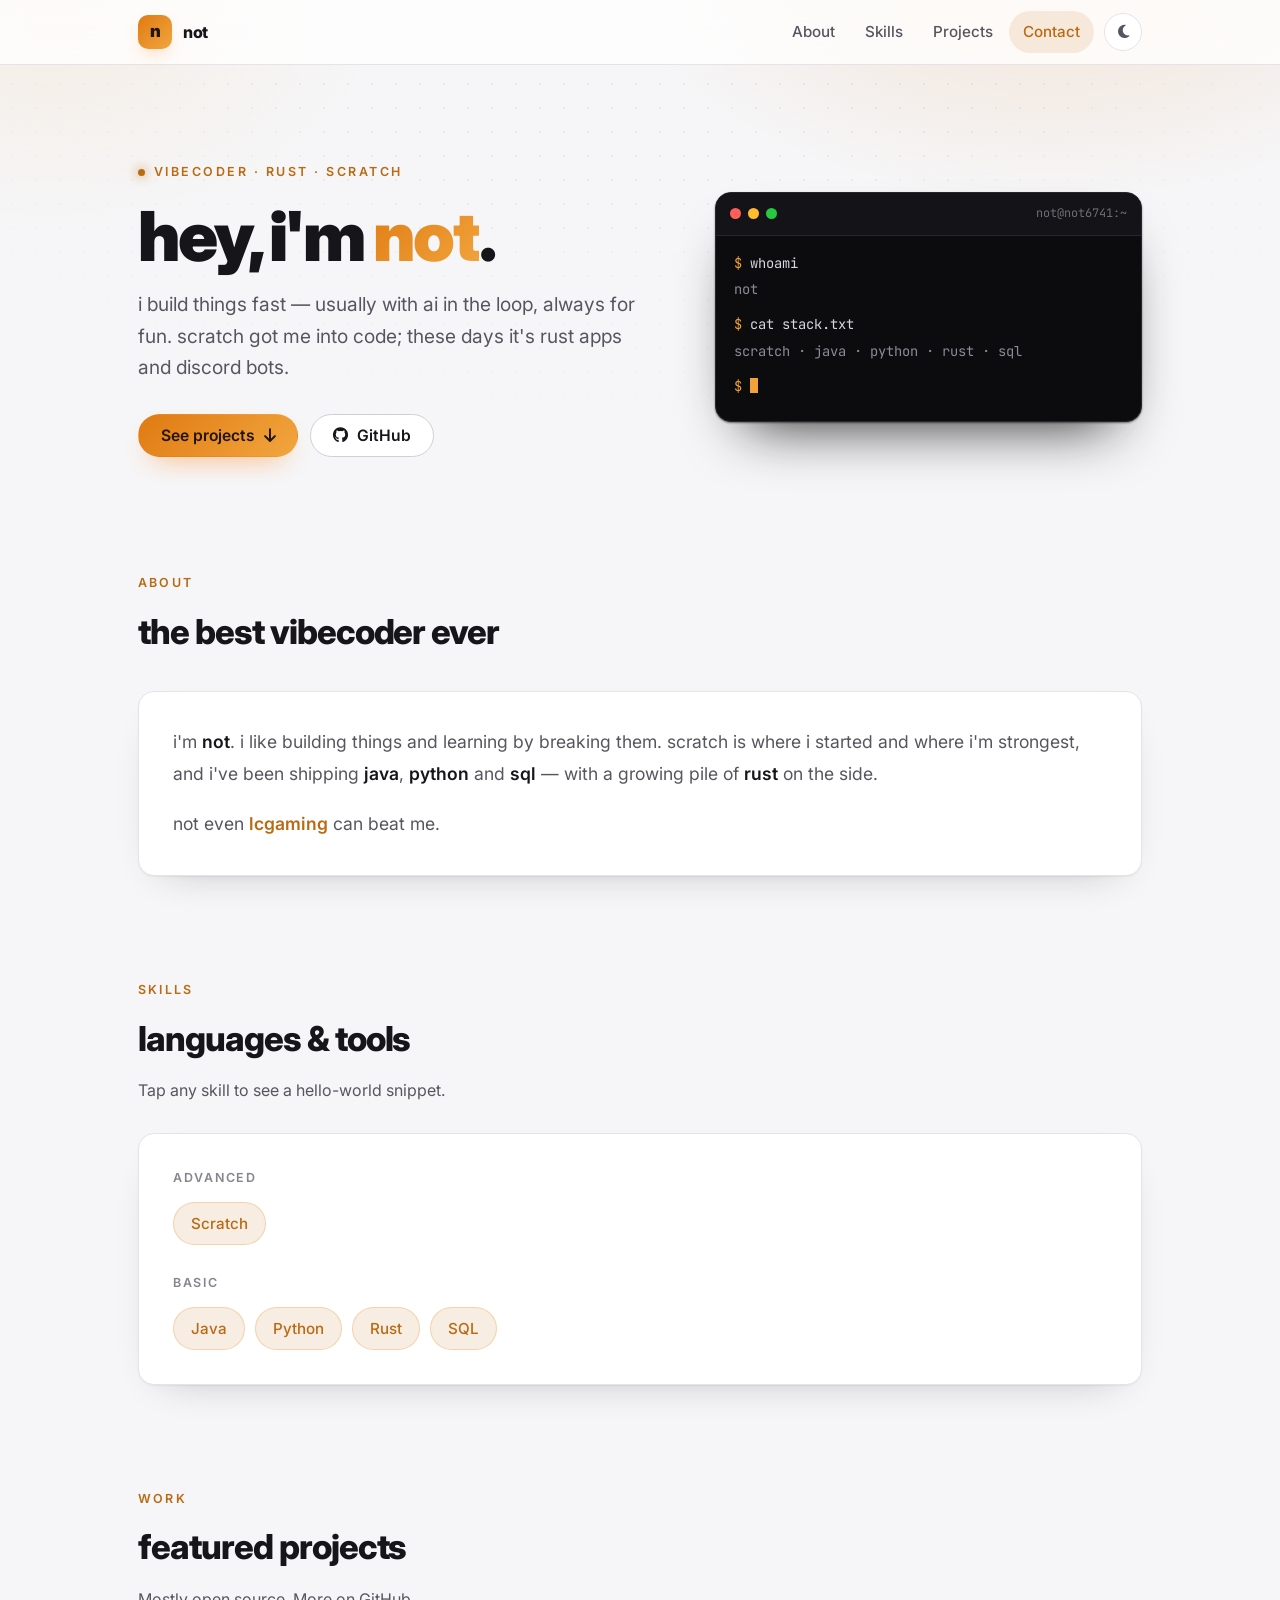
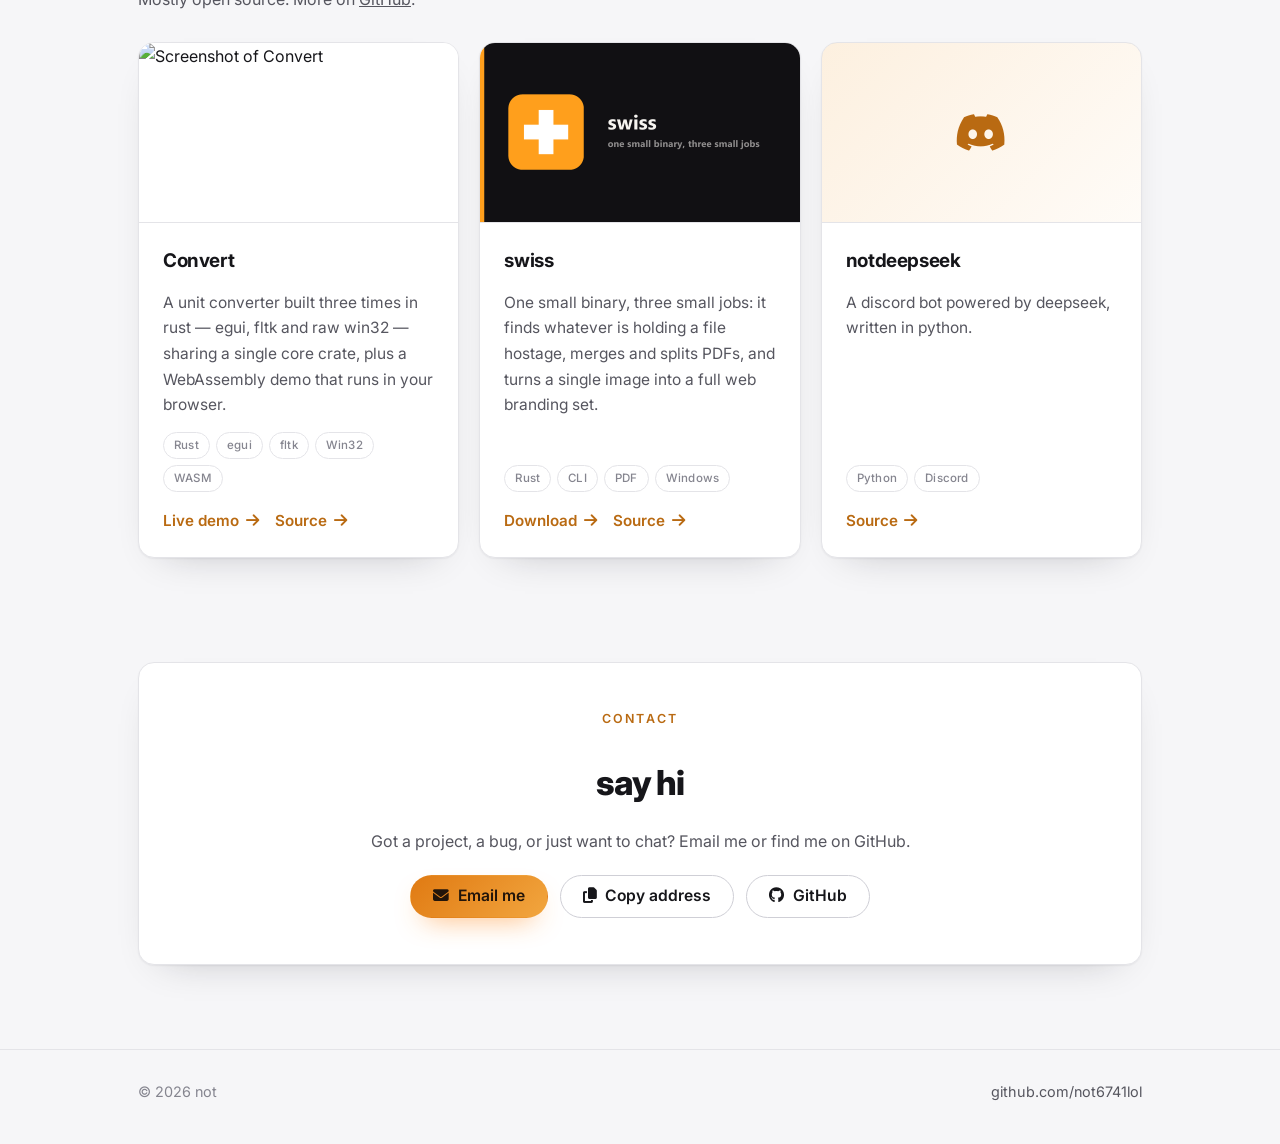
==== commit 4513d8ad: "Add the swiss project card" ====
--- a/index.html
+++ b/index.html
@@ -908,6 +908,16 @@
           ]
         },
         {
+          title: "swiss",
+          desc: "One small binary, three small jobs: it finds whatever is holding a file hostage, merges and splits PDFs, and turns a single image into a full web branding set.",
+          image: "swiss.png",
+          tags: ["Rust", "CLI", "PDF", "Windows"],
+          links: [
+            { label: "Download", url: "https://github.com/not6741lol/swiss/releases/latest" },
+            { label: "Source", url: "https://github.com/not6741lol/swiss" }
+          ]
+        },
+        {
           title: "notdeepseek",
           desc: "A discord bot powered by deepseek, written in python.",
           icon: "fa-brands fa-discord",
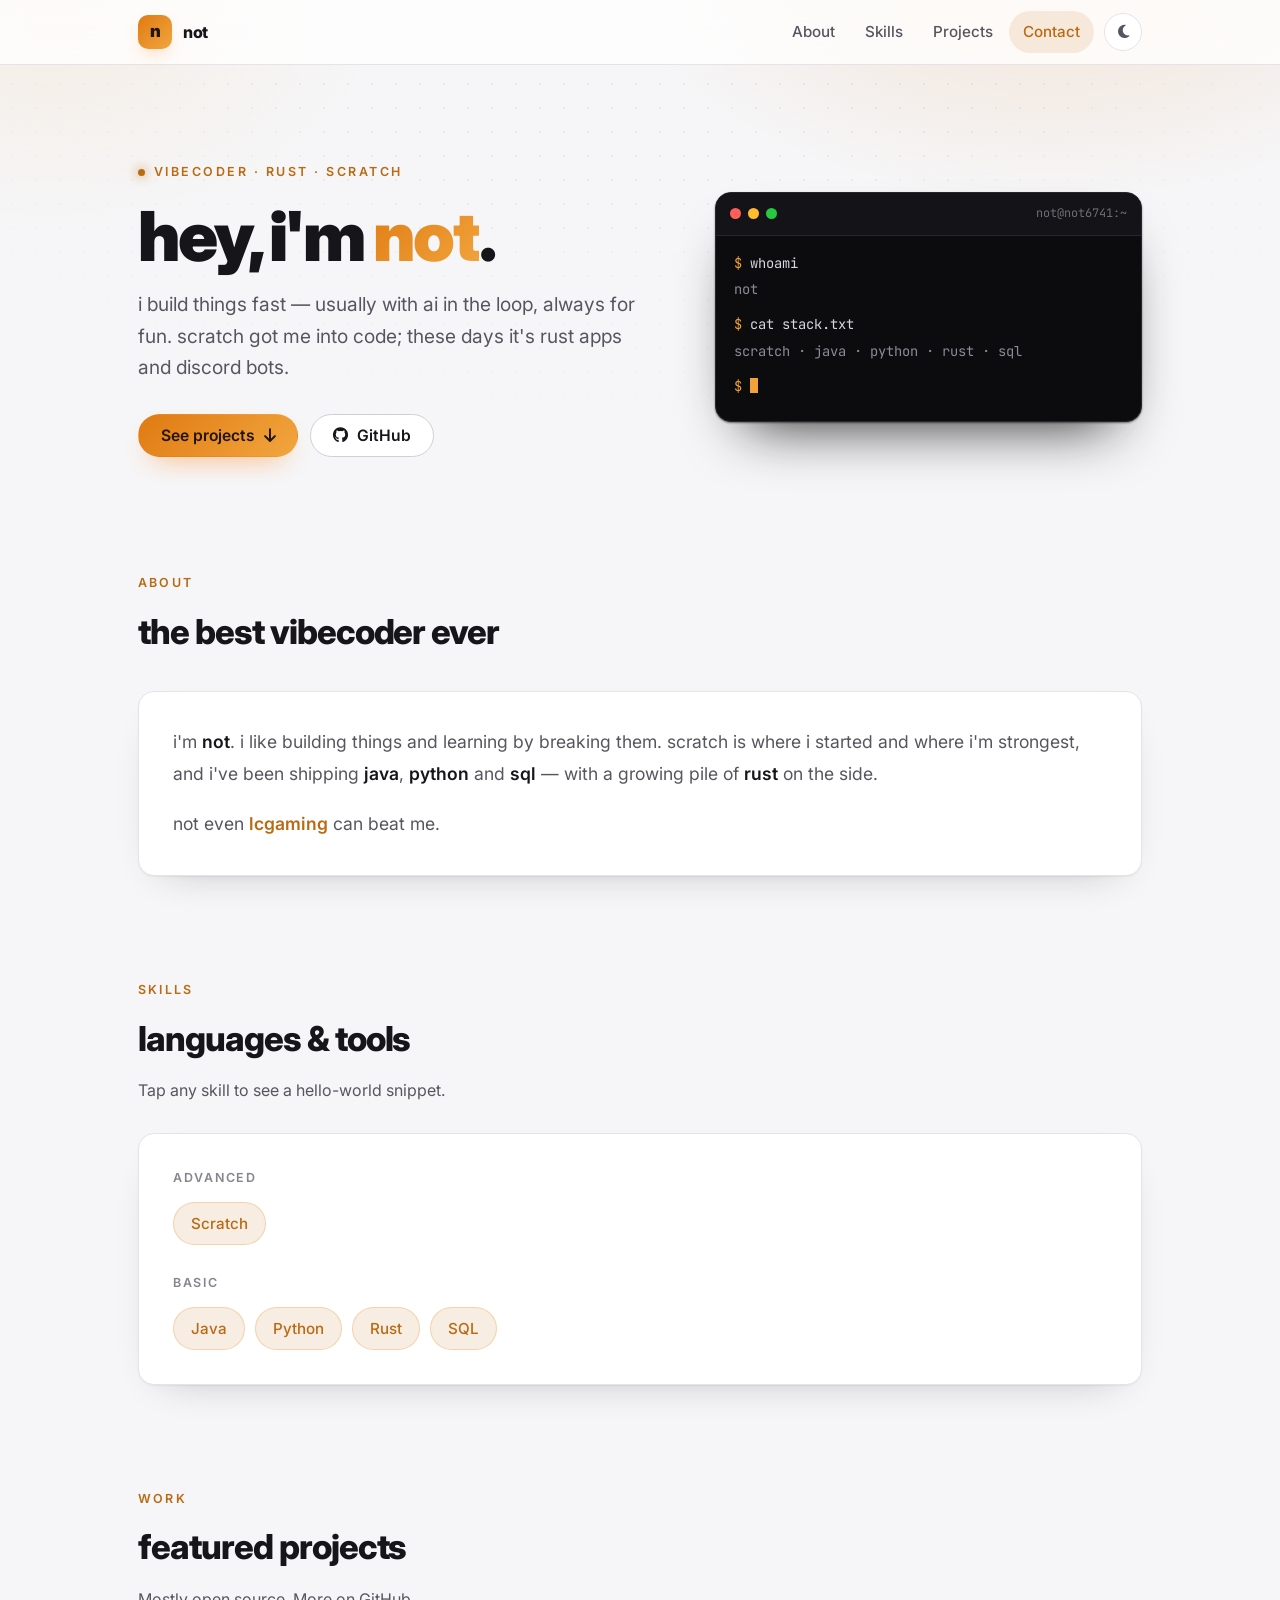
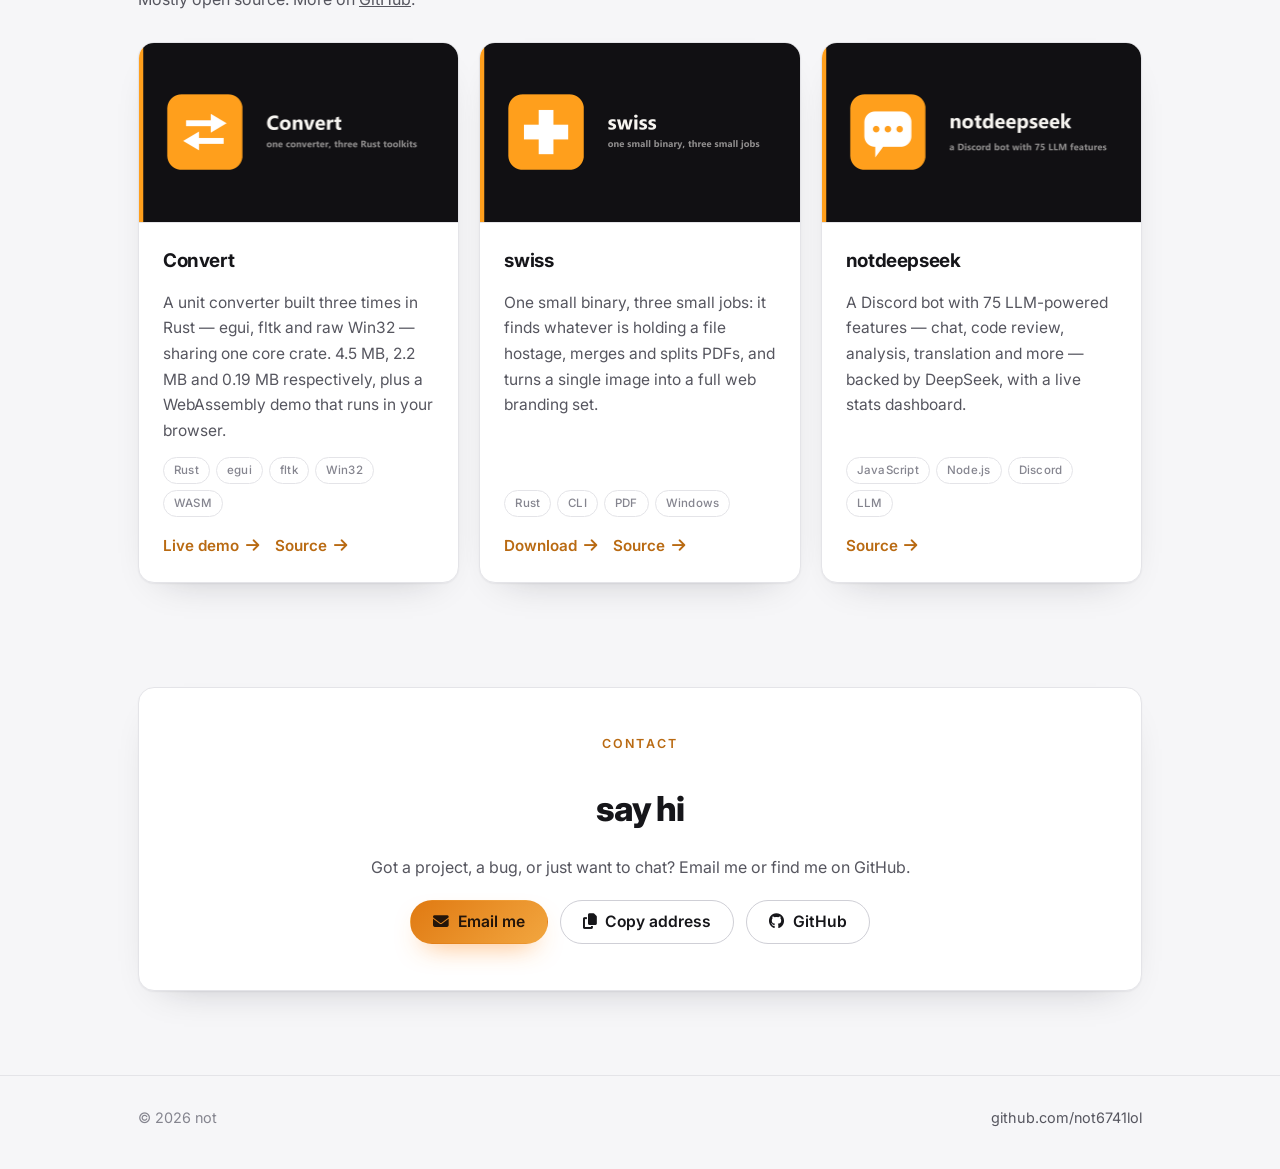
==== commit d97f80d3: "Give Convert and notdeepseek branded cards; correct the notdeepseek copy" ====
--- a/index.html
+++ b/index.html
@@ -899,8 +899,8 @@
       const projects = [
         {
           title: "Convert",
-          desc: "A unit converter built three times in rust — egui, fltk and raw win32 — sharing a single core crate, plus a WebAssembly demo that runs in your browser.",
-          image: "https://raw.githubusercontent.com/not6741lol/unit-converter/master/screenshots/egui.png",
+          desc: "A unit converter built three times in Rust — egui, fltk and raw Win32 — sharing one core crate. 4.5 MB, 2.2 MB and 0.19 MB respectively, plus a WebAssembly demo that runs in your browser.",
+          image: "convert.png",
           tags: ["Rust", "egui", "fltk", "Win32", "WASM"],
           links: [
             { label: "Live demo", url: "https://not6741lol.github.io/unit-converter/" },
@@ -919,9 +919,9 @@
         },
         {
           title: "notdeepseek",
-          desc: "A discord bot powered by deepseek, written in python.",
-          icon: "fa-brands fa-discord",
-          tags: ["Python", "Discord"],
+          desc: "A Discord bot with 75 LLM-powered features — chat, code review, analysis, translation and more — backed by DeepSeek, with a live stats dashboard.",
+          image: "notdeepseek.png",
+          tags: ["JavaScript", "Node.js", "Discord", "LLM"],
           links: [
             { label: "Source", url: "https://github.com/not6741lol/notdeepseek" }
           ]
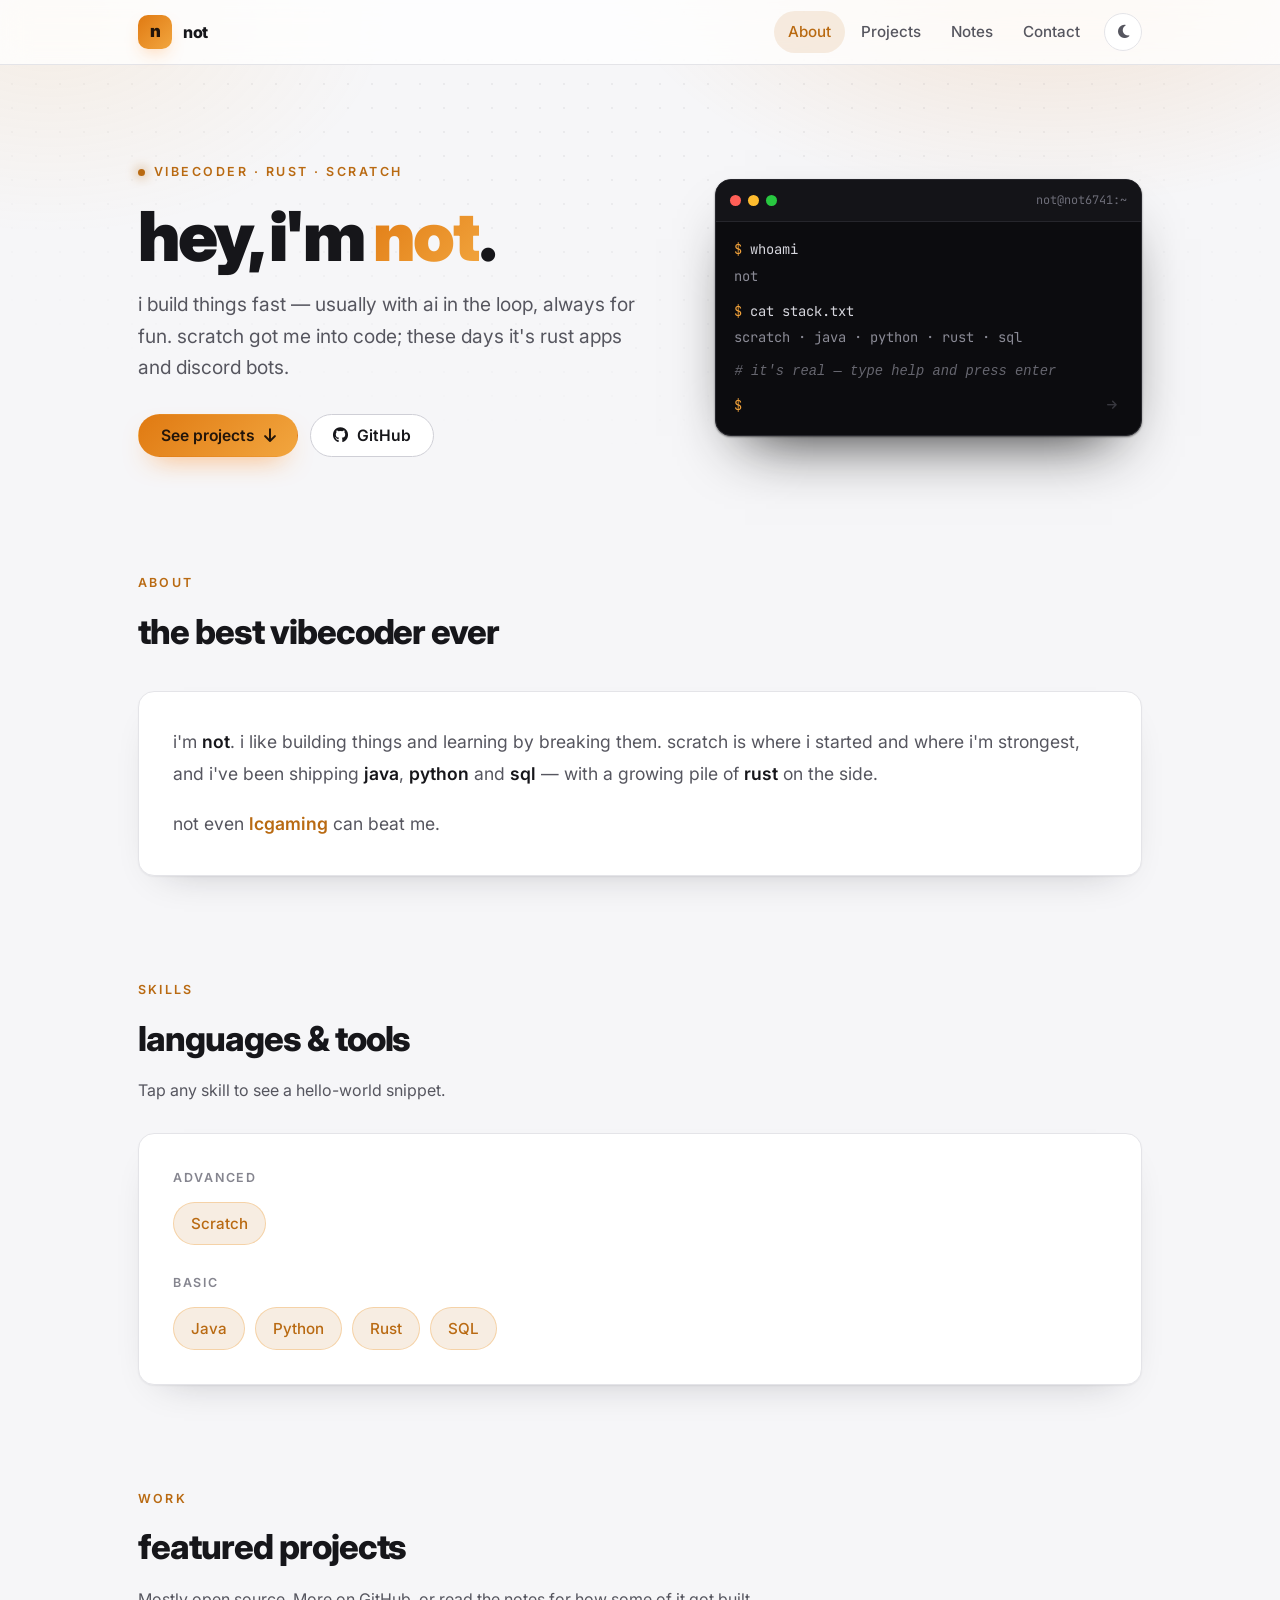
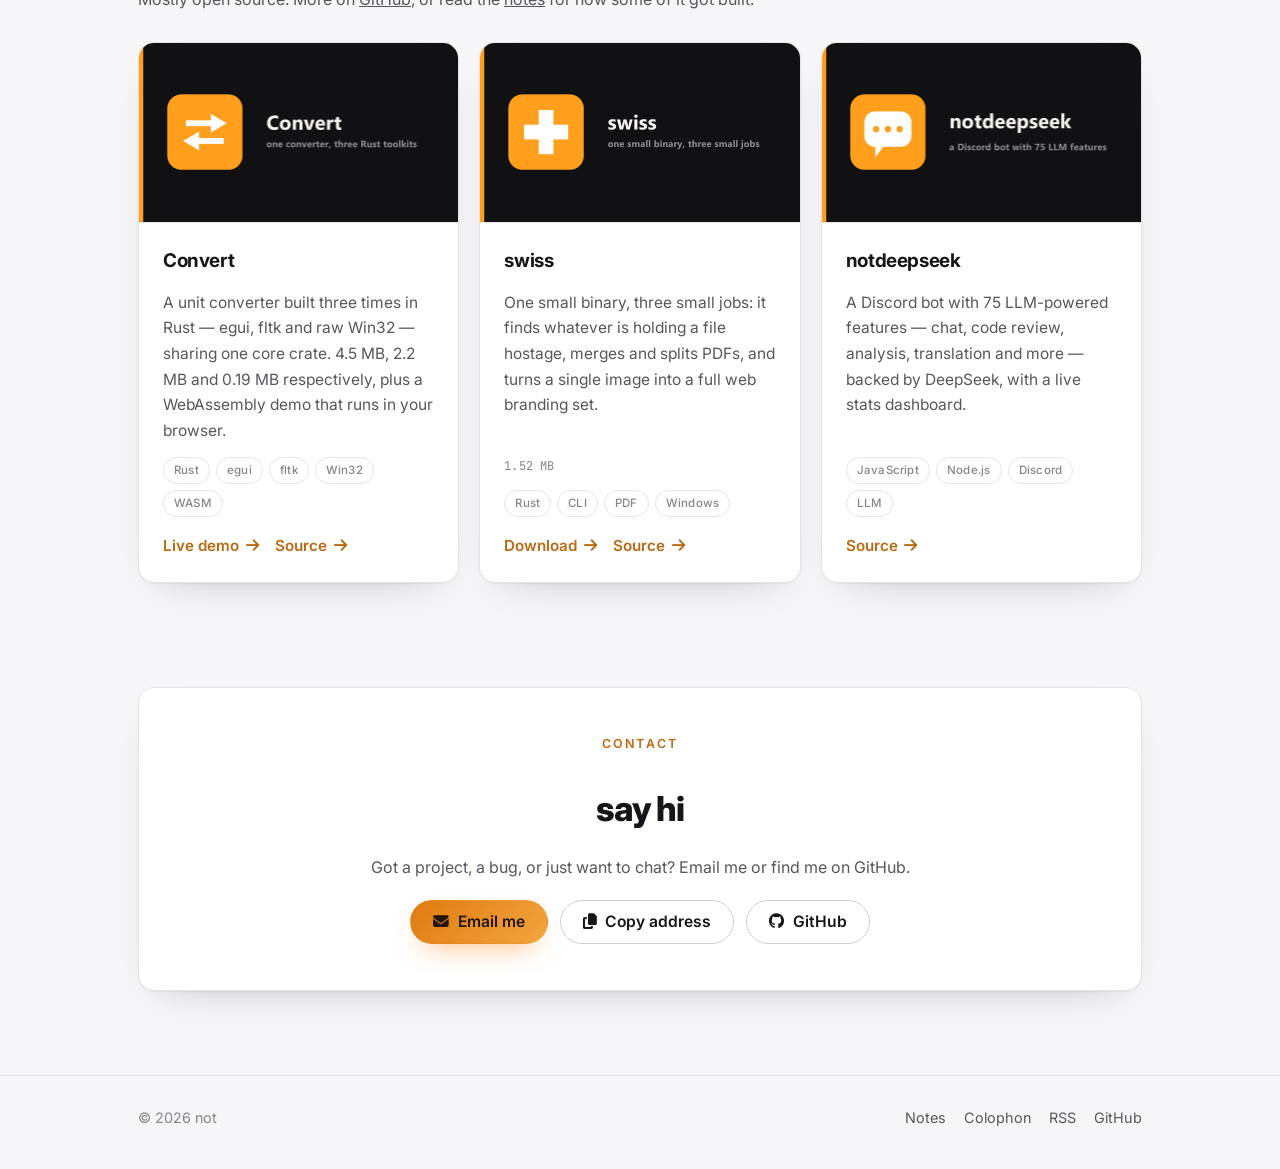
==== commit 59221cb7: "add notes, colophon, a live terminal and discovery files - extract the design system into site.css a" ====
--- a/index.html
+++ b/index.html
@@ -7,16 +7,38 @@
 
   <meta name="description" content="not — the best vibecoder ever. Rust apps, Scratch projects and Discord bots.">
   <meta name="theme-color" content="#0e0e10">
+  <link rel="canonical" href="https://not6741.lol/">
   <link rel="icon" href="data:image/svg+xml,%3Csvg xmlns='http://www.w3.org/2000/svg' viewBox='0 0 32 32'%3E%3Crect width='32' height='32' rx='8' fill='%230e0e10'/%3E%3Ctext x='16' y='23' font-family='Arial,sans-serif' font-size='19' font-weight='bold' fill='%23f0a13a' text-anchor='middle'%3En%3C/text%3E%3C/svg%3E">
-
-  <!-- Social preview. Add an og:image once you have a screenshot handy. -->
+  <link rel="manifest" href="/site.webmanifest">
+  <link rel="alternate" type="application/atom+xml" title="not — notes" href="/feed.xml">
+
+  <!-- Social preview card, 1280x720 so Discord/Slack/X render it large. -->
   <meta property="og:type" content="website">
   <meta property="og:title" content="not — vibecoder">
   <meta property="og:description" content="Rust apps, Scratch projects and Discord bots.">
   <meta property="og:url" content="https://not6741.lol/">
   <meta property="og:site_name" content="not">
-  <!-- <meta property="og:image" content="https://not6741.lol/preview.png"> -->
-  <meta name="twitter:card" content="summary">
+  <meta property="og:image" content="https://not6741.lol/preview.png">
+  <meta property="og:image:type" content="image/png">
+  <meta property="og:image:width" content="1280">
+  <meta property="og:image:height" content="720">
+  <meta property="og:image:alt" content="A terminal prompt beside the word not">
+  <meta name="twitter:card" content="summary_large_image">
+  <meta name="twitter:image" content="https://not6741.lol/preview.png">
+  <meta name="twitter:image:alt" content="A terminal prompt beside the word not">
+
+  <!-- The email address is never written here. No email in the structured data either. -->
+  <script type="application/ld+json">
+  {
+    "@context": "https://schema.org",
+    "@type": "Person",
+    "name": "not",
+    "alternateName": "not6741",
+    "url": "https://not6741.lol/",
+    "sameAs": ["https://github.com/not6741lol"],
+    "knowsAbout": ["Rust", "Scratch", "Java", "Python", "SQL", "PDF", "Discord bots"]
+  }
+  </script>
 
   <!-- Set the theme before anything paints, so there is no flash of the wrong colours. -->
   <script>
@@ -36,244 +58,9 @@
   <link rel="preconnect" href="https://fonts.gstatic.com" crossorigin>
   <link rel="stylesheet" href="https://fonts.googleapis.com/css2?family=Inter:wght@400;500;600;700;800;900&family=JetBrains+Mono:wght@400;500&display=swap">
   <link rel="stylesheet" href="https://cdnjs.cloudflare.com/ajax/libs/font-awesome/6.4.0/css/all.min.css">
+  <link rel="stylesheet" href="/site.css">
 
   <style>
-    :root {
-      --bg: #0e0e10;
-      --surface: #17171a;
-      --surface-2: #1e1e22;
-      --border: #292930;
-      --border-strong: #3a3a43;
-      --text: #f3f3f5;
-      --muted: #a4a4ad;
-      --faint: #75757f;
-      --accent: #f0a13a;
-      --accent-soft: rgba(240, 161, 58, 0.12);
-      --grad: linear-gradient(135deg, #ff8a1e 0%, #ffc061 100%);
-      --radius: 16px;
-      --radius-sm: 11px;
-      --shadow: 0 1px 2px rgba(0, 0, 0, 0.5), 0 18px 40px -20px rgba(0, 0, 0, 0.7);
-      --shadow-hover: 0 2px 4px rgba(0, 0, 0, 0.5), 0 28px 56px -22px rgba(255, 138, 30, 0.32);
-      --ease: cubic-bezier(.22, .61, .36, 1);
-      --maxw: 1060px;
-      --nav-h: 64px;
-      --glow-a: rgba(255, 138, 30, 0.18);
-      --glow-b: rgba(255, 180, 80, 0.08);
-      --dot: rgba(255, 255, 255, 0.055);
-      --nav-bg: rgba(14, 14, 16, 0.72);
-      color-scheme: dark;
-    }
-
-    :root[data-theme="light"] {
-      --bg: #f6f6f8;
-      --surface: #ffffff;
-      --surface-2: #ffffff;
-      --border: #e4e4e8;
-      --border-strong: #cfcfd6;
-      --text: #16161a;
-      --muted: #56565f;
-      --faint: #85858f;
-      --accent: #b96a12;
-      --accent-soft: rgba(185, 106, 18, 0.12);
-      --grad: linear-gradient(135deg, #e07a12 0%, #f2a63f 100%);
-      --shadow: 0 1px 2px rgba(20, 20, 30, 0.06), 0 16px 40px -26px rgba(20, 20, 30, 0.3);
-      --shadow-hover: 0 2px 6px rgba(20, 20, 30, 0.08), 0 26px 52px -26px rgba(185, 106, 18, 0.4);
-      --glow-a: rgba(224, 122, 18, 0.16);
-      --glow-b: rgba(242, 166, 63, 0.1);
-      --dot: rgba(20, 20, 30, 0.05);
-      --nav-bg: rgba(255, 255, 255, 0.78);
-      color-scheme: light;
-    }
-
-    *, *::before, *::after { box-sizing: border-box; }
-
-    html {
-      scroll-behavior: smooth;
-      scrollbar-color: var(--border-strong) transparent;
-    }
-    ::-webkit-scrollbar { width: 11px; height: 11px; }
-    ::-webkit-scrollbar-track { background: transparent; }
-    ::-webkit-scrollbar-thumb {
-      background: var(--border-strong);
-      border: 3px solid var(--bg);
-      border-radius: 999px;
-    }
-    ::-webkit-scrollbar-thumb:hover { background: var(--faint); }
-
-    body {
-      margin: 0;
-      min-height: 100vh;
-      background: var(--bg);
-      color: var(--text);
-      font-family: 'Inter', system-ui, -apple-system, 'Segoe UI', Roboto, Helvetica, Arial, sans-serif;
-      font-size: 16px;
-      line-height: 1.65;
-      -webkit-font-smoothing: antialiased;
-      -moz-osx-font-smoothing: grayscale;
-      overflow-x: hidden;
-      transition: background .3s var(--ease), color .3s var(--ease);
-    }
-
-    body::before {
-      content: "";
-      position: fixed;
-      inset: 0;
-      z-index: -2;
-      pointer-events: none;
-      background:
-        radial-gradient(720px 420px at 82% -6%, var(--glow-a), transparent 62%),
-        radial-gradient(560px 360px at 4% 2%, var(--glow-b), transparent 60%);
-      transition: background .3s var(--ease);
-    }
-
-    body::after {
-      content: "";
-      position: fixed;
-      inset: 0;
-      z-index: -1;
-      pointer-events: none;
-      background-image: radial-gradient(var(--dot) 1px, transparent 1px);
-      background-size: 24px 24px;
-      -webkit-mask-image: radial-gradient(ellipse 100% 70% at 50% 0%, #000 30%, transparent 72%);
-      mask-image: radial-gradient(ellipse 100% 70% at 50% 0%, #000 30%, transparent 72%);
-    }
-
-    ::selection { background: rgba(255, 138, 30, 0.3); color: #fff; }
-    :root[data-theme="light"] ::selection { background: rgba(224, 122, 18, 0.25); color: #16161a; }
-
-    img { max-width: 100%; display: block; }
-    a { color: inherit; }
-
-    .container {
-      width: 100%;
-      max-width: var(--maxw);
-      margin: 0 auto;
-      padding: 0 28px;
-    }
-
-    .skip-link {
-      position: absolute;
-      left: 12px;
-      top: -64px;
-      z-index: 100;
-      padding: 10px 16px;
-      border-radius: 10px;
-      background: var(--accent);
-      color: #20130a;
-      font-weight: 600;
-      text-decoration: none;
-      transition: top .2s var(--ease);
-    }
-    .skip-link:focus { top: 12px; }
-
-    /* ---------------- nav ---------------- */
-    .site-nav {
-      position: sticky;
-      top: 0;
-      z-index: 50;
-      background: var(--nav-bg);
-      -webkit-backdrop-filter: blur(14px) saturate(140%);
-      backdrop-filter: blur(14px) saturate(140%);
-      border-bottom: 1px solid var(--border);
-      transition: background .3s var(--ease), border-color .3s var(--ease);
-    }
-    .site-nav .inner {
-      display: flex;
-      align-items: center;
-      justify-content: space-between;
-      gap: 16px;
-      min-height: var(--nav-h);
-    }
-    .brand {
-      display: inline-flex;
-      align-items: center;
-      gap: 11px;
-      text-decoration: none;
-      font-weight: 800;
-      letter-spacing: -.02em;
-      color: var(--text);
-    }
-    .brand .mark {
-      width: 34px;
-      height: 34px;
-      border-radius: 10px;
-      display: grid;
-      place-items: center;
-      background: var(--grad);
-      color: #23150a;
-      font-weight: 900;
-      font-size: 1.05rem;
-      box-shadow: 0 8px 20px -10px rgba(255, 138, 30, 0.9);
-    }
-    .nav-right { display: flex; align-items: center; gap: 10px; }
-    .nav-links {
-      display: flex;
-      align-items: center;
-      gap: 2px;
-      list-style: none;
-      margin: 0;
-      padding: 0;
-    }
-    .nav-links a {
-      display: inline-block;
-      padding: 8px 14px;
-      border-radius: 999px;
-      color: var(--muted);
-      text-decoration: none;
-      font-size: .95rem;
-      font-weight: 500;
-      transition: color .18s var(--ease), background .18s var(--ease);
-    }
-    .nav-links a:hover { color: var(--text); background: var(--surface); }
-    .nav-links a.active { color: var(--accent); background: var(--accent-soft); }
-
-    .icon-btn {
-      width: 38px;
-      height: 38px;
-      flex: none;
-      display: grid;
-      place-items: center;
-      border-radius: 999px;
-      border: 1px solid var(--border);
-      background: var(--surface);
-      color: var(--muted);
-      font-size: .95rem;
-      cursor: pointer;
-      transition: color .18s var(--ease), border-color .18s var(--ease), transform .18s var(--ease);
-    }
-    .icon-btn:hover { color: var(--accent); border-color: var(--accent); transform: translateY(-1px); }
-    .icon-btn:focus-visible { outline: 2px solid var(--accent); outline-offset: 2px; }
-
-    /* ---------------- buttons ---------------- */
-    .btn {
-      display: inline-flex;
-      align-items: center;
-      gap: .55em;
-      padding: .82em 1.4em;
-      border: 1px solid transparent;
-      border-radius: 999px;
-      font: inherit;
-      font-size: .98rem;
-      font-weight: 600;
-      line-height: 1;
-      text-decoration: none;
-      cursor: pointer;
-      transition: transform .18s var(--ease), background .2s, border-color .2s, color .2s, box-shadow .2s;
-    }
-    .btn-primary {
-      background: var(--grad);
-      color: #23150a;
-      box-shadow: 0 12px 28px -14px rgba(255, 138, 30, 0.85);
-    }
-    .btn-primary:hover { transform: translateY(-2px); box-shadow: 0 18px 36px -14px rgba(255, 138, 30, 0.95); }
-    .btn-ghost {
-      background: var(--surface);
-      border-color: var(--border-strong);
-      color: var(--text);
-    }
-    .btn-ghost:hover { transform: translateY(-2px); border-color: var(--accent); color: var(--accent); }
-    .btn:focus-visible { outline: 2px solid var(--accent); outline-offset: 3px; }
-
     /* ---------------- hero ---------------- */
     .hero { padding: clamp(48px, 8vw, 92px) 0 clamp(40px, 6vw, 64px); }
     .hero-grid {
@@ -322,7 +109,7 @@
     }
     .cta-row { display: flex; flex-wrap: wrap; gap: 12px; }
 
-    /* terminal card */
+    /* ---------------- terminal ---------------- */
     .terminal {
       border-radius: var(--radius);
       background: #0c0c0f;
@@ -337,6 +124,15 @@
       0%, 100% { transform: translateY(0); }
       50% { transform: translateY(-7px); }
     }
+    /* Once you start typing, stop bobbing about. */
+    .terminal:focus-within {
+      animation: none;
+      border-color: rgba(240, 161, 58, 0.45);
+      box-shadow:
+        0 1px 2px rgba(0, 0, 0, 0.5),
+        0 30px 60px -30px rgba(0, 0, 0, 0.9),
+        0 0 0 3px rgba(240, 161, 58, 0.12);
+    }
     .terminal-bar {
       display: flex;
       align-items: center;
@@ -350,55 +146,59 @@
     .terminal-bar .amber { background: #febc2e; }
     .terminal-bar .green { background: #28c840; }
     .terminal-title { margin-left: auto; color: #6d6d78; font-size: .74rem; }
-    .terminal-body { padding: 16px 18px 20px; color: #d7d7de; }
-    .terminal-body .line { margin: 0 0 4px; white-space: pre-wrap; word-break: break-word; }
-    .terminal-body .prompt { color: #f0a13a; }
-    .terminal-body .out { color: #8b8b96; margin-bottom: 12px; }
-    .caret {
-      display: inline-block;
-      width: 8px;
-      height: 15px;
-      vertical-align: -2px;
-      background: #f0a13a;
-      animation: blink 1.1s steps(1) infinite;
-    }
-    @keyframes blink { 50% { opacity: 0; } }
-
-    /* ---------------- structure ---------------- */
-    section { padding: clamp(36px, 5vw, 52px) 0; scroll-margin-top: calc(var(--nav-h) + 16px); }
-
-    .section-head { margin-bottom: 30px; }
-    .kicker {
-      margin: 0 0 10px;
-      color: var(--accent);
-      font-size: .78rem;
-      font-weight: 600;
-      letter-spacing: .18em;
-      text-transform: uppercase;
-    }
-    .section-head h2,
-    .contact-card h2 {
-      margin: 0;
-      font-size: clamp(1.55rem, 4vw, 2.15rem);
-      font-weight: 800;
-      letter-spacing: -.03em;
-    }
-    .sub { margin: .6rem 0 0; color: var(--muted); max-width: 62ch; }
-
-    .panel {
-      background: var(--surface);
-      border: 1px solid var(--border);
-      border-radius: var(--radius);
-      box-shadow: var(--shadow);
-      transition: background .3s var(--ease), border-color .3s var(--ease);
-    }
-    .about-card,
-    .skill-card { padding: clamp(22px, 3vw, 34px); }
-
-    .about-card p { margin: 0; font-size: clamp(1rem, 2.2vw, 1.1rem); line-height: 1.85; color: var(--muted); }
-    .about-card p + p { margin-top: 1em; }
-    .about-card strong { color: var(--text); font-weight: 600; }
-    .about-card .accent { color: var(--accent); font-weight: 600; }
+    .terminal-body { padding: 16px 18px 18px; color: #d7d7de; }
+
+    .term-out {
+      max-height: 170px;
+      overflow-y: auto;
+      overscroll-behavior: contain;
+    }
+    .term-out .line { margin: 0 0 4px; white-space: pre-wrap; word-break: break-word; }
+    .term-out .prompt { color: #f0a13a; }
+    .term-out .out { color: #8b8b96; margin-bottom: 12px; }
+    .term-out .note { color: #66666f; font-style: italic; margin-bottom: 10px; }
+    .term-out .err { color: #ff8f8f; margin-bottom: 12px; }
+    .term-out .ok { color: #7fd18a; margin-bottom: 12px; }
+    .term-out .help {
+      display: grid;
+      grid-template-columns: max-content 1fr;
+      gap: 2px 16px;
+      margin: 0 0 12px;
+    }
+    .term-out .help .k { color: #f0a13a; white-space: nowrap; }
+    .term-out .help .d { color: #8b8b96; }
+    .term-out .k { color: #f0a13a; }
+
+    .term-form { display: flex; align-items: center; gap: 8px; margin: 0; }
+    .term-form .prompt { color: #f0a13a; flex: none; }
+    .term-input {
+      flex: 1;
+      min-width: 0;
+      padding: 0;
+      border: 0;
+      outline: none;
+      background: none;
+      font: inherit;
+      color: #d7d7de;
+      caret-color: #f0a13a;
+    }
+    .term-send {
+      flex: none;
+      display: grid;
+      place-items: center;
+      width: 22px;
+      height: 22px;
+      padding: 0;
+      border: 0;
+      border-radius: 6px;
+      background: none;
+      color: #6d6d78;
+      font-size: .7rem;
+      cursor: pointer;
+      opacity: .45;
+      transition: opacity .18s var(--ease), color .18s var(--ease);
+    }
+    .term-send:hover, .term-send:focus-visible { opacity: 1; color: #f0a13a; }
 
     /* ---------------- skills ---------------- */
     .skill-group { margin-bottom: 28px; }
@@ -460,13 +260,6 @@
       transition: transform .45s var(--ease);
     }
     .card:hover .thumb img { transform: scale(1.05); }
-    .thumb-icon {
-      display: grid;
-      place-items: center;
-      font-size: 2.6rem;
-      color: var(--accent);
-      background: linear-gradient(135deg, rgba(240, 161, 58, 0.16), rgba(240, 161, 58, 0.04));
-    }
     .card-body {
       display: flex;
       flex-direction: column;
@@ -487,6 +280,16 @@
       border-radius: 999px;
       padding: 3px 10px;
     }
+    .card .stat {
+      display: flex;
+      flex-wrap: wrap;
+      align-items: center;
+      color: var(--faint);
+      font-family: 'JetBrains Mono', ui-monospace, Consolas, monospace;
+      font-size: .75rem;
+      letter-spacing: .01em;
+    }
+    .card .stat .live { color: var(--accent); }
     .card .links { display: flex; flex-wrap: wrap; gap: 16px; margin-top: 2px; }
     .card .links a {
       display: inline-flex;
@@ -522,68 +325,6 @@
     }
     .contact-card .sub { margin: 0; }
     .socials { display: flex; flex-wrap: wrap; gap: 12px; justify-content: center; margin-top: 4px; }
-
-    /* ---------------- footer ---------------- */
-    .site-footer {
-      margin-top: 32px;
-      padding: 30px 0 40px;
-      border-top: 1px solid var(--border);
-      color: var(--faint);
-      font-size: .9rem;
-    }
-    .site-footer .inner { display: flex; align-items: center; justify-content: space-between; gap: 16px; flex-wrap: wrap; }
-    .site-footer a { color: var(--muted); text-decoration: none; transition: color .18s var(--ease); }
-    .site-footer a:hover { color: var(--accent); }
-
-    /* ---------------- floating bits ---------------- */
-    .to-top {
-      position: fixed;
-      right: 22px;
-      bottom: 22px;
-      z-index: 90;
-      width: 44px;
-      height: 44px;
-      display: grid;
-      place-items: center;
-      border-radius: 999px;
-      border: 1px solid var(--border-strong);
-      background: var(--surface);
-      color: var(--text);
-      font-size: 1rem;
-      cursor: pointer;
-      box-shadow: var(--shadow);
-      opacity: 0;
-      transform: translateY(10px);
-      pointer-events: none;
-      transition: opacity .25s var(--ease), transform .25s var(--ease), color .18s, border-color .18s;
-    }
-    .to-top.show { opacity: 1; transform: none; pointer-events: auto; }
-    .to-top:hover { color: var(--accent); border-color: var(--accent); }
-    .to-top:focus-visible { outline: 2px solid var(--accent); outline-offset: 2px; }
-
-    .toast {
-      position: fixed;
-      left: 50%;
-      bottom: 28px;
-      z-index: 1100;
-      display: inline-flex;
-      align-items: center;
-      gap: .5em;
-      max-width: calc(100vw - 40px);
-      padding: 11px 18px;
-      border-radius: 999px;
-      background: var(--surface);
-      border: 1px solid var(--border-strong);
-      color: var(--text);
-      font-size: .9rem;
-      font-weight: 500;
-      box-shadow: var(--shadow);
-      opacity: 0;
-      transform: translate(-50%, 20px);
-      pointer-events: none;
-      transition: opacity .2s var(--ease), transform .2s var(--ease);
-    }
-    .toast.show { opacity: 1; transform: translate(-50%, 0); }
 
     /* ---------------- skill popup ---------------- */
     .popup {
@@ -640,41 +381,13 @@
     .tk-num { color: #e0a35e; }
     .tk-com { color: #66666f; font-style: italic; }
 
-    /* ---------------- scroll reveal ---------------- */
-    .reveal {
-      opacity: 0;
-      transform: translateY(18px);
-      transition:
-        opacity .6s var(--ease) var(--d, 0ms),
-        transform .6s var(--ease) var(--d, 0ms),
-        background-color .3s var(--ease),
-        border-color .3s var(--ease);
-    }
-    .reveal.in { opacity: 1; transform: none; }
-    /* Cards animate via a wrapper so their own hover transitions stay intact. */
-    .grid > .reveal { display: grid; }
-
     /* ---------------- responsive ---------------- */
     @media (max-width: 900px) {
       .hero-grid { grid-template-columns: 1fr; }
       .terminal { max-width: 480px; }
     }
     @media (max-width: 620px) {
-      .container { padding: 0 20px; }
-      .nav-links a { padding: 7px 9px; font-size: .86rem; }
-      .brand .word { display: none; }
       .grid { grid-template-columns: 1fr; }
-      .nav-right { gap: 6px; }
-    }
-
-    @media (prefers-reduced-motion: reduce) {
-      *, *::before, *::after {
-        animation-duration: .001ms !important;
-        animation-iteration-count: 1 !important;
-        transition-duration: .001ms !important;
-        scroll-behavior: auto !important;
-      }
-      .reveal { opacity: 1 !important; transform: none !important; }
     }
   </style>
   <noscript>
@@ -689,16 +402,16 @@
 
   <nav class="site-nav" aria-label="Primary">
     <div class="container inner">
-      <a class="brand" href="#top">
+      <a class="brand" href="/">
         <span class="mark" aria-hidden="true">n</span>
         <span class="word">not</span>
       </a>
       <div class="nav-right">
         <ul class="nav-links">
-          <li><a href="#about" class="active">About</a></li>
-          <li><a href="#skills">Skills</a></li>
-          <li><a href="#projects">Projects</a></li>
-          <li><a href="#contact">Contact</a></li>
+          <li><a href="/#about" class="active">About</a></li>
+          <li><a href="/#projects">Projects</a></li>
+          <li><a href="/notes/" data-page="notes">Notes</a></li>
+          <li><a href="/#contact">Contact</a></li>
         </ul>
         <button id="themeToggle" class="icon-btn" type="button" aria-label="Switch theme" title="Switch theme">
           <i class="fa-solid fa-sun" aria-hidden="true"></i>
@@ -723,17 +436,26 @@
           </div>
         </div>
 
-        <div class="terminal" aria-hidden="true">
+        <div class="terminal" id="terminal">
           <div class="terminal-bar">
             <span class="dot red"></span><span class="dot amber"></span><span class="dot green"></span>
             <span class="terminal-title">not@not6741:~</span>
           </div>
           <div class="terminal-body">
-            <p class="line"><span class="prompt">$</span> whoami</p>
-            <p class="line out">not</p>
-            <p class="line"><span class="prompt">$</span> cat stack.txt</p>
-            <p class="line out">scratch · java · python · rust · sql</p>
-            <p class="line"><span class="prompt">$</span> <span class="caret"></span></p>
+            <div class="term-out" id="termOut" role="log" aria-live="polite" aria-label="Terminal output">
+              <p class="line"><span class="prompt">$</span> whoami</p>
+              <p class="line out">not</p>
+              <p class="line"><span class="prompt">$</span> cat stack.txt</p>
+              <p class="line out">scratch · java · python · rust · sql</p>
+              <p class="line note"># it's real — type help and press enter</p>
+            </div>
+            <form class="term-form" id="termForm" autocomplete="off">
+              <span class="prompt" aria-hidden="true">$</span>
+              <input class="term-input" id="termInput" type="text" name="cmd"
+                     aria-label="Terminal. Type a command and press enter, or type help for a list."
+                     spellcheck="false" autocapitalize="off" autocorrect="off" autocomplete="off">
+              <button class="term-send" type="submit" aria-label="Run command"><i class="fa-solid fa-arrow-right" aria-hidden="true"></i></button>
+            </form>
           </div>
         </div>
       </div>
@@ -790,7 +512,8 @@
           <p class="kicker">work</p>
           <h2>featured projects</h2>
           <p class="sub">
-            Mostly open source. More on <a href="https://github.com/not6741lol" target="_blank" rel="noopener">GitHub</a>.
+            Mostly open source. More on <a href="https://github.com/not6741lol" target="_blank" rel="noopener">GitHub</a>,
+            or read the <a href="/notes/">notes</a> for how some of it got built.
           </p>
         </div>
         <div class="grid" id="projectsGrid"><!-- filled by js --></div>
@@ -812,7 +535,6 @@
             <button type="button" class="btn btn-primary" id="emailBtn"><i class="fa-solid fa-envelope" aria-hidden="true"></i> Email me</button>
             <button type="button" class="btn btn-ghost" id="copyEmailBtn"><i class="fa-solid fa-copy" aria-hidden="true"></i> Copy address</button>
             <a class="btn btn-ghost" href="https://github.com/not6741lol" target="_blank" rel="noopener"><i class="fa-brands fa-github" aria-hidden="true"></i> GitHub</a>
-            <!-- <a class="btn btn-ghost" href="https://discord.gg/YOUR_INVITE" target="_blank" rel="noopener"><i class="fa-brands fa-discord" aria-hidden="true"></i> Discord</a> -->
           </div>
         </div>
       </div>
@@ -822,7 +544,12 @@
   <footer class="site-footer">
     <div class="container inner">
       <span>&copy; <span id="year">2026</span> not</span>
-      <a href="https://github.com/not6741lol" target="_blank" rel="noopener">github.com/not6741lol</a>
+      <div class="footer-links">
+        <a href="/notes/">Notes</a>
+        <a href="/colophon/">Colophon</a>
+        <a href="/feed.xml">RSS</a>
+        <a href="https://github.com/not6741lol" target="_blank" rel="noopener">GitHub</a>
+      </div>
     </div>
   </footer>
 
@@ -833,69 +560,69 @@
   <div id="toast" class="toast" role="status" aria-live="polite"></div>
   <div id="skillPopup" class="popup" role="dialog" aria-label="Skill details" aria-hidden="true"></div>
 
+  <script src="/site.js"></script>
   <script>
     (function () {
       "use strict";
 
-      const $ = (sel, ctx = document) => ctx.querySelector(sel);
-      const $$ = (sel, ctx = document) => Array.from(ctx.querySelectorAll(sel));
-
-      const escapeHtml = (value) => String(value)
-        .replace(/&/g, "&amp;")
-        .replace(/</g, "&lt;")
-        .replace(/>/g, "&gt;")
-        .replace(/"/g, "&quot;");
-
-      /* ---------------- theme toggle ---------------- */
-
-      const themeToggle = $("#themeToggle");
-
-      function syncThemeUi(theme) {
-        const icon = themeToggle && themeToggle.querySelector("i");
-        if (icon) icon.className = theme === "light" ? "fa-solid fa-moon" : "fa-solid fa-sun";
-        if (themeToggle) {
-          themeToggle.setAttribute("aria-label", theme === "light" ? "Switch to dark theme" : "Switch to light theme");
+      const { $, $$, escapeHtml, toast, setTheme, currentTheme } = window.Site;
+
+      /* ---------------- contact email ---------------- */
+      // Split on purpose: the full address never appears in the HTML source,
+      // which keeps the simplest email-scrapers from picking it up.
+      const EMAIL_USER = "contact";
+      const EMAIL_DOMAIN = "not6741.lol";
+      const emailAddress = EMAIL_USER + "@" + EMAIL_DOMAIN;
+
+      const emailBtn = $("#emailBtn");
+      if (emailBtn) {
+        emailBtn.setAttribute("aria-label", "Email " + emailAddress);
+        emailBtn.setAttribute("title", emailAddress);
+        emailBtn.addEventListener("click", () => { window.location.href = "mailto:" + emailAddress; });
+      }
+
+      function fallbackCopy(text) {
+        try {
+          const ta = document.createElement("textarea");
+          ta.value = text;
+          ta.setAttribute("readonly", "");
+          ta.style.position = "fixed";
+          ta.style.top = "-1000px";
+          document.body.appendChild(ta);
+          ta.select();
+          const ok = document.execCommand("copy");
+          document.body.removeChild(ta);
+          return ok;
+        } catch (e) {
+          return false;
         }
-        const meta = document.querySelector('meta[name="theme-color"]');
-        if (meta) meta.setAttribute("content", theme === "light" ? "#f6f6f8" : "#0e0e10");
       }
 
-      function setTheme(theme) {
-        document.documentElement.setAttribute("data-theme", theme);
-        try { localStorage.setItem("theme", theme); } catch (e) {}
-        syncThemeUi(theme);
+      function copyText(text) {
+        if (navigator.clipboard && window.isSecureContext) {
+          return navigator.clipboard.writeText(text).then(() => true).catch(() => fallbackCopy(text));
+        }
+        return Promise.resolve(fallbackCopy(text));
       }
 
-      const currentTheme = () =>
-        document.documentElement.getAttribute("data-theme") === "light" ? "light" : "dark";
-
-      syncThemeUi(currentTheme());
-      if (themeToggle) {
-        themeToggle.addEventListener("click", () => {
-          setTheme(currentTheme() === "light" ? "dark" : "light");
+      const copyBtn = $("#copyEmailBtn");
+      if (copyBtn) {
+        copyBtn.setAttribute("aria-label", "Copy email address");
+        copyBtn.addEventListener("click", () => {
+          copyText(emailAddress).then((ok) => {
+            toast(ok ? "Copied " + emailAddress : "Copy failed — " + emailAddress);
+          });
         });
       }
 
-      /* ---------------- toast ---------------- */
-
-      const toast = $("#toast");
-      let toastTimer = null;
-
-      function showToast(message) {
-        if (!toast) return;
-        toast.textContent = message;
-        toast.classList.add("show");
-        clearTimeout(toastTimer);
-        toastTimer = setTimeout(() => toast.classList.remove("show"), 2400);
-      }
-
       /* ---------------- projects ---------------- */
 
       // Add projects here. Optional fields:
-      //   image:  "https://.../shot.png"     -> real screenshot on the card
-      //   icon:   "fa-brands fa-discord"     -> gradient icon tile instead
+      //   image:  "shot.png"                 -> card image (16:9 works best)
       //   tags:   ["Rust", "WASM"]           -> small pills
       //   status: "beta" | "wip" | "discontinued" | "code lost"  -> badge
+      //   stat:   { size: "1.52 MB", repo: "owner/name" }
+      //           size is static; repo pulls a live download count from GitHub.
       const projects = [
         {
           title: "Convert",
@@ -912,6 +639,7 @@
           desc: "One small binary, three small jobs: it finds whatever is holding a file hostage, merges and splits PDFs, and turns a single image into a full web branding set.",
           image: "swiss.png",
           tags: ["Rust", "CLI", "PDF", "Windows"],
+          stat: { size: "1.52 MB", repo: "not6741lol/swiss" },
           links: [
             { label: "Download", url: "https://github.com/not6741lol/swiss/releases/latest" },
             { label: "Source", url: "https://github.com/not6741lol/swiss" }
@@ -943,17 +671,20 @@
           ? `<span class="badge ${badge.cls}">${escapeHtml(badge.label)}</span>`
           : "";
 
-        let thumb = "";
-        if (project.image) {
-          thumb = `<div class="thumb"><img src="${escapeHtml(project.image)}" alt="Screenshot of ${escapeHtml(project.title)}" loading="lazy" decoding="async"></div>`;
-        } else if (project.icon) {
-          thumb = `<div class="thumb thumb-icon"><i class="${escapeHtml(project.icon)}" aria-hidden="true"></i></div>`;
-        }
-
         const tags = (project.tags || [])
           .map(tag => `<span class="tag">${escapeHtml(tag)}</span>`)
           .join("");
 
+        let statHtml = "";
+        if (project.stat) {
+          const bits = [];
+          if (project.stat.size) bits.push(`<span>${escapeHtml(project.stat.size)}</span>`);
+          if (project.stat.repo) {
+            bits.push(`<span class="live" data-repo="${escapeHtml(project.stat.repo)}" hidden></span>`);
+          }
+          if (bits.length) statHtml = `<div class="stat">${bits.join("")}</div>`;
+        }
+
         const links = (project.links || [])
           .map(link => `<a href="${escapeHtml(link.url)}" target="_blank" rel="noopener">${escapeHtml(link.label)} ${arrow}</a>`)
           .join("");
@@ -961,10 +692,11 @@
         const card = document.createElement("article");
         card.className = "card";
         card.innerHTML =
-          thumb +
+          `<div class="thumb"><img src="${escapeHtml(project.image)}" alt="Card art for ${escapeHtml(project.title)}" loading="lazy" decoding="async"></div>` +
           `<div class="card-body">` +
             `<div class="card-top"><h3>${escapeHtml(project.title)}</h3>${badgeHtml}</div>` +
             `<p>${escapeHtml(project.desc)}</p>` +
+            statHtml +
             (tags ? `<div class="tags">${tags}</div>` : "") +
             (links ? `<div class="links">${links}</div>` : "") +
           `</div>`;
@@ -981,6 +713,48 @@
           wrap.style.setProperty("--d", Math.min(index * 70, 350) + "ms");
           wrap.appendChild(projectCard(project));
           grid.appendChild(wrap);
+        });
+      }
+
+      /* ---------------- live download counts ---------------- */
+      // Public GitHub API, so this is rate limited per IP. Results are cached in
+      // sessionStorage and every failure path stays silent: the static size still
+      // renders, so the card never looks broken.
+
+      function loadDownloadCounts() {
+        const targets = $$("[data-repo]");
+        if (!targets.length || !window.fetch) return;
+
+        const TTL = 10 * 60 * 1000;
+        let cache = {};
+        try { cache = JSON.parse(sessionStorage.getItem("gh-downloads") || "{}") || {}; } catch (e) {}
+
+        function paint(repo, count) {
+          if (!count) return;  // don't advertise a zero
+          const label = count === 1 ? "1 download" : count.toLocaleString() + " downloads";
+          targets.forEach((el) => {
+            if (el.dataset.repo !== repo) return;
+            el.textContent = " · " + label;
+            el.hidden = false;
+          });
+        }
+
+        Array.from(new Set(targets.map(el => el.dataset.repo))).forEach((repo) => {
+          const hit = cache[repo];
+          if (hit && Date.now() - hit.t < TTL) { paint(repo, hit.n); return; }
+
+          fetch("https://api.github.com/repos/" + repo + "/releases", {
+            headers: { Accept: "application/vnd.github+json" }
+          })
+            .then(res => (res.ok ? res.json() : Promise.reject(new Error("http " + res.status))))
+            .then((releases) => {
+              const total = (releases || []).reduce((sum, rel) =>
+                sum + (rel.assets || []).reduce((s, asset) => s + (asset.download_count || 0), 0), 0);
+              cache[repo] = { n: total, t: Date.now() };
+              try { sessionStorage.setItem("gh-downloads", JSON.stringify(cache)); } catch (e) {}
+              paint(repo, total);
+            })
+            .catch(() => { /* offline, rate limited or blocked — fine */ });
         });
       }
 
@@ -1107,7 +881,7 @@
           code: `print("Hello, World!")`
         },
         Rust: {
-          desc: "A fast, memory-safe systems language. Used for the Convert app.",
+          desc: "A fast, memory-safe systems language. Used for the Convert app and swiss.",
           lang: "rust",
           code: `fn main() {
     let km = 5.0;
@@ -1137,7 +911,7 @@
         if (skill.blocks) {
           html +=
             `<p class="popup-label">Example</p>` +
-            `<div class="blocks"><img src="scratchblocks.svg" alt="Scratch blocks: when green flag clicked, say Hello, World!" loading="lazy" decoding="async"></div>`;
+            `<div class="blocks"><img src="/scratchblocks.svg" alt="Scratch blocks: when green flag clicked, say Hello, World!" loading="lazy" decoding="async"></div>`;
         } else if (skill.code) {
           html +=
             `<p class="popup-label">Example</p>` +
@@ -1208,128 +982,219 @@
       });
       window.addEventListener("resize", hidePopup);
 
-      /* ---------------- contact email ---------------- */
-      // Split on purpose: the full address never appears in the HTML source,
-      // which keeps the simplest email-scrapers from picking it up.
-      const EMAIL_USER = "contact";
-      const EMAIL_DOMAIN = "not6741.lol";
-      const emailAddress = EMAIL_USER + "@" + EMAIL_DOMAIN;
-
-      const emailBtn = $("#emailBtn");
-      if (emailBtn) {
-        emailBtn.setAttribute("aria-label", "Email " + emailAddress);
-        emailBtn.setAttribute("title", emailAddress);
-        emailBtn.addEventListener("click", () => {
-          window.location.href = "mailto:" + emailAddress;
+      /* ---------------- terminal ---------------- */
+      // The hero terminal is real. It runs entirely in the browser and only
+      // touches things that already exist on this page.
+
+      (function initTerminal() {
+        const root = $("#terminal");
+        const out = $("#termOut");
+        const form = $("#termForm");
+        const field = $("#termInput");
+        if (!root || !out || !form || !field) return;
+
+        const PLACES = {
+          convert:     { label: "Convert",     url: "https://not6741lol.github.io/unit-converter/" },
+          swiss:       { label: "swiss",       url: "https://github.com/not6741lol/swiss/releases/latest" },
+          notdeepseek: { label: "notdeepseek", url: "https://github.com/not6741lol/notdeepseek" },
+          github:      { label: "GitHub",      url: "https://github.com/not6741lol" }
+        };
+
+        const SECTIONS = ["about", "skills", "projects", "contact"];
+
+        const HELP = [
+          ["help",                "this list"],
+          ["whoami",              "who you're talking to"],
+          ["ls",                  "what i've built"],
+          ["cat <file>",          "stack.txt or about.txt"],
+          ["open <thing>",        "convert · swiss · notdeepseek · github"],
+          ["goto <section>",      "about · skills · projects · contact"],
+          ["theme [light|dark]",  "flip the colours"],
+          ["notes",               "the devlog"],
+          ["colophon",            "how this site is made"],
+          ["contact",             "open your mail client"],
+          ["clear",               "wipe the screen"]
+        ];
+
+        const history = [];
+        let cursor = -1;
+
+        function write(cls, html) {
+          const p = document.createElement("p");
+          p.className = "line" + (cls ? " " + cls : "");
+          p.innerHTML = html;
+          out.appendChild(p);
+          out.scrollTop = out.scrollHeight;
+        }
+
+        function text(value, cls) { write(cls || "out", escapeHtml(value)); }
+
+        const KEYS = Object.keys(PLACES).join(" · ");
+
+        const COMMANDS = {
+          help() {
+            write("out", '<div class="help">' + HELP.map(([name, desc]) =>
+              `<span class="k">${escapeHtml(name)}</span><span class="d">${escapeHtml(desc)}</span>`
+            ).join("") + "</div>");
+          },
+
+          whoami() {
+            write("out", "not — vibecoder. scratch, java, python, sql, and a lot of rust.");
+          },
+
+          ls() {
+            write("out", '<span class="k">convert/</span>  <span class="k">swiss/</span>  <span class="k">notdeepseek/</span>  <span class="k">notes/</span>  colophon/');
+          },
+
+          pwd() { text("/home/not"); },
+
+          cat(args) {
+            const file = (args[0] || "").toLowerCase();
+            if (!file) { text("usage: cat stack.txt", "err"); return; }
+            if (file === "stack.txt") { write("out", "scratch · java · python · rust · sql"); return; }
+            if (file === "about.txt") {
+              write("out", "i build things fast — usually with ai in the loop, always for fun.");
+              return;
+            }
+            if (file === "readme.md" || file === "readme") { write("out", "you're looking at it."); return; }
+            text("cat: " + args[0] + ": no such file", "err");
+          },
+
+          open(args) {
+            const what = (args[0] || "").toLowerCase();
+            if (!what) { text("which one? " + KEYS, "err"); return; }
+            const place = PLACES[what];
+            if (!place) { text("don't know '" + args[0] + "' — try " + KEYS, "err"); return; }
+            text("opening " + place.label + "…", "ok");
+            window.open(place.url, "_blank", "noopener");
+          },
+
+          goto(args) {
+            const where = (args[0] || "").toLowerCase().replace(/^#/, "");
+            if (!where) { text("where to? " + SECTIONS.join(" · "), "err"); return; }
+            const target = document.getElementById(where);
+            if (!target) { text("no section called '" + args[0] + "'", "err"); return; }
+            target.scrollIntoView({ behavior: "smooth", block: "start" });
+            text("→ " + where, "ok");
+          },
+
+          theme(args) {
+            const want = (args[0] || "").toLowerCase();
+            if (want && want !== "light" && want !== "dark") {
+              text("theme: expected light or dark", "err");
+              return;
+            }
+            const next = want || (currentTheme() === "light" ? "dark" : "light");
+            setTheme(next);
+            text("theme: " + next, "ok");
+          },
+
+          notes() { text("opening notes…", "ok"); window.location.href = "/notes/"; },
+          colophon() { text("opening colophon…", "ok"); window.location.href = "/colophon/"; },
+
+          contact() {
+            text(emailAddress, "out");
+            window.location.href = "mailto:" + emailAddress;
+          },
+
+          github() { text("opening GitHub…", "ok"); window.open(PLACES.github.url, "_blank", "noopener"); },
+
+          date() { text(new Date().toString()); },
+
+          echo(args) { text(args.join(" ")); },
+
+          swiss() {
+            write("out", '<div class="help">' +
+              '<span class="k">unlock</span><span class="d">find what is holding a file hostage</span>' +
+              '<span class="k">pdf</span><span class="d">merge · split · rotate · strip · info</span>' +
+              '<span class="k">brand</span><span class="d">one image → favicons, manifest, social card</span>' +
+              '</div>');
+            text("1.52 MB of rust. no dependencies to install.", "note");
+          },
+
+          clear() { out.textContent = ""; },
+
+          sudo() { text("nice try. this terminal doesn't have root.", "err"); },
+
+          exit() { text("there's no escape — but there is a scroll bar.", "err"); }
+        };
+
+        // Aliases
+        COMMANDS.projects = COMMANDS.ls;
+        COMMANDS.email = COMMANDS.contact;
+
+        function execute(raw) {
+          const trimmed = raw.trim();
+          if (!trimmed) return;
+
+          write("", '<span class="prompt">$</span> ' + escapeHtml(trimmed));
+
+          const parts = trimmed.split(/\s+/);
+          const name = parts[0].toLowerCase();
+          const args = parts.slice(1);
+          const fn = COMMANDS[name];
+
+          if (fn) fn(args);
+          else {
+            write("err", "command not found: " + escapeHtml(parts[0]) +
+              ' — try <span class="k">help</span>');
+          }
+
+          out.scrollTop = out.scrollHeight;
+        }
+
+        form.addEventListener("submit", (event) => {
+          event.preventDefault();
+          const value = field.value;
+          field.value = "";
+          if (value.trim()) {
+            history.push(value.trim());
+            cursor = history.length;
+            execute(value);
+          }
         });
-      }
-
-      function copyText(text) {
-        if (navigator.clipboard && window.isSecureContext) {
-          return navigator.clipboard.writeText(text).then(() => true).catch(() => fallbackCopy(text));
-        }
-        return Promise.resolve(fallbackCopy(text));
-      }
-
-      function fallbackCopy(text) {
-        try {
-          const ta = document.createElement("textarea");
-          ta.value = text;
-          ta.setAttribute("readonly", "");
-          ta.style.position = "fixed";
-          ta.style.top = "-1000px";
-          document.body.appendChild(ta);
-          ta.select();
-          const ok = document.execCommand("copy");
-          document.body.removeChild(ta);
-          return ok;
-        } catch (e) {
-          return false;
-        }
-      }
-
-      const copyBtn = $("#copyEmailBtn");
-      if (copyBtn) {
-        copyBtn.setAttribute("aria-label", "Copy email address");
-        copyBtn.addEventListener("click", () => {
-          copyText(emailAddress).then((ok) => {
-            showToast(ok ? "Copied " + emailAddress : "Copy failed — " + emailAddress);
-          });
+
+        field.addEventListener("keydown", (event) => {
+          if (event.key === "ArrowUp") {
+            if (!history.length) return;
+            event.preventDefault();
+            cursor = Math.max(0, cursor - 1);
+            field.value = history[cursor] || "";
+            setTimeout(() => field.setSelectionRange(field.value.length, field.value.length), 0);
+          } else if (event.key === "ArrowDown") {
+            if (!history.length) return;
+            event.preventDefault();
+            cursor = Math.min(history.length, cursor + 1);
+            field.value = history[cursor] || "";
+          } else if (event.key === "Tab") {
+            const partial = field.value.trim().toLowerCase();
+            if (!partial || partial.includes(" ")) return;
+            const matches = Object.keys(COMMANDS).filter(k => k.startsWith(partial)).sort();
+            if (!matches.length) return;
+            event.preventDefault();
+            field.value = matches.length === 1 ? matches[0] : matches[0];
+          }
         });
-      }
-
-      /* ---------------- nav scroll-spy ---------------- */
-
-      const navLinks = $$(".nav-links a");
-      const sections = navLinks
-        .map(link => document.querySelector(link.getAttribute("href")))
-        .filter(Boolean);
-
-      navLinks.forEach(link => {
-        link.addEventListener("click", () => {
-          navLinks.forEach(other => other.classList.toggle("active", other === link));
+
+        // Clicking anywhere in the window focuses the prompt, like a real terminal.
+        root.addEventListener("click", (event) => {
+          if (window.getSelection && String(window.getSelection())) return;
+          if (event.target.closest("a, button")) return;
+          field.focus();
         });
-      });
-
-      if ("IntersectionObserver" in window && sections.length) {
-        const spy = new IntersectionObserver((entries) => {
-          entries.forEach((entry) => {
-            if (!entry.isIntersecting) return;
-            const hash = "#" + entry.target.id;
-            navLinks.forEach(link => link.classList.toggle("active", link.getAttribute("href") === hash));
-          });
-        }, { rootMargin: "-45% 0px -55% 0px" });
-        sections.forEach(section => spy.observe(section));
-      }
-
-      /* ---------------- back to top ---------------- */
-
-      const toTop = $("#toTop");
-      if (toTop) {
-        toTop.addEventListener("click", () => window.scrollTo({ top: 0 }));
-      }
-
-      let scrollQueued = false;
+      })();
+
+      /* ---------------- scroll: dismiss the skill popup ---------------- */
+
       window.addEventListener("scroll", () => {
         if (activeChip) hidePopup();
-        if (scrollQueued) return;
-        scrollQueued = true;
-        requestAnimationFrame(() => {
-          if (toTop) toTop.classList.toggle("show", window.scrollY > 480);
-          scrollQueued = false;
-        });
       }, { passive: true });
 
-      /* ---------------- scroll reveal ---------------- */
-
-      function setupReveal() {
-        const targets = $$(".reveal");
-        if (!targets.length) return;
-
-        const reduce = window.matchMedia && window.matchMedia("(prefers-reduced-motion: reduce)").matches;
-        if (!("IntersectionObserver" in window) || reduce) {
-          targets.forEach(el => el.classList.add("in"));
-          return;
-        }
-
-        const observer = new IntersectionObserver((entries) => {
-          entries.forEach((entry) => {
-            if (!entry.isIntersecting) return;
-            entry.target.classList.add("in");
-            observer.unobserve(entry.target);
-          });
-        }, { rootMargin: "0px 0px -8% 0px", threshold: 0.08 });
-
-        targets.forEach(el => observer.observe(el));
-      }
-
       /* ---------------- init ---------------- */
 
-      const yearEl = $("#year");
-      if (yearEl) yearEl.textContent = String(new Date().getFullYear());
-
       renderProjects();
-      setupReveal();
+      loadDownloadCounts();
+      window.Site.reveal();
     })();
   </script>
 </body>
--- a/site.css
+++ b/site.css
@@ -0,0 +1,521 @@
+/* not6741.lol — shared styles
+   ------------------------------------------------------------------
+   This file holds the design system: tokens, base elements, nav,
+   buttons, panels, footer, scroll-reveal and the floating bits.
+   Anything used by more than one page lives here.
+
+   Page-specific rules (the hero, the terminal, the project cards,
+   the skill popup) stay inline in each page so they only download
+   where they are actually needed.
+   ------------------------------------------------------------------ */
+
+/* ---------------- tokens ---------------- */
+:root {
+  --bg: #0e0e10;
+  --surface: #17171a;
+  --surface-2: #1e1e22;
+  --border: #292930;
+  --border-strong: #3a3a43;
+  --text: #f3f3f5;
+  --muted: #a4a4ad;
+  --faint: #75757f;
+  --accent: #f0a13a;
+  --accent-soft: rgba(240, 161, 58, 0.12);
+  --grad: linear-gradient(135deg, #ff8a1e 0%, #ffc061 100%);
+  --radius: 16px;
+  --radius-sm: 11px;
+  --shadow: 0 1px 2px rgba(0, 0, 0, 0.5), 0 18px 40px -20px rgba(0, 0, 0, 0.7);
+  --shadow-hover: 0 2px 4px rgba(0, 0, 0, 0.5), 0 28px 56px -22px rgba(255, 138, 30, 0.32);
+  --ease: cubic-bezier(.22, .61, .36, 1);
+  --maxw: 1060px;
+  --nav-h: 64px;
+  --glow-a: rgba(255, 138, 30, 0.18);
+  --glow-b: rgba(255, 180, 80, 0.08);
+  --dot: rgba(255, 255, 255, 0.055);
+  --nav-bg: rgba(14, 14, 16, 0.72);
+  color-scheme: dark;
+}
+
+:root[data-theme="light"] {
+  --bg: #f6f6f8;
+  --surface: #ffffff;
+  --surface-2: #ffffff;
+  --border: #e4e4e8;
+  --border-strong: #cfcfd6;
+  --text: #16161a;
+  --muted: #56565f;
+  --faint: #85858f;
+  --accent: #b96a12;
+  --accent-soft: rgba(185, 106, 18, 0.12);
+  --grad: linear-gradient(135deg, #e07a12 0%, #f2a63f 100%);
+  --shadow: 0 1px 2px rgba(20, 20, 30, 0.06), 0 16px 40px -26px rgba(20, 20, 30, 0.3);
+  --shadow-hover: 0 2px 6px rgba(20, 20, 30, 0.08), 0 26px 52px -26px rgba(185, 106, 18, 0.4);
+  --glow-a: rgba(224, 122, 18, 0.16);
+  --glow-b: rgba(242, 166, 63, 0.1);
+  --dot: rgba(20, 20, 30, 0.05);
+  --nav-bg: rgba(255, 255, 255, 0.78);
+  color-scheme: light;
+}
+
+/* ---------------- base ---------------- */
+*, *::before, *::after { box-sizing: border-box; }
+
+html {
+  scroll-behavior: smooth;
+  scrollbar-color: var(--border-strong) transparent;
+}
+::-webkit-scrollbar { width: 11px; height: 11px; }
+::-webkit-scrollbar-track { background: transparent; }
+::-webkit-scrollbar-thumb {
+  background: var(--border-strong);
+  border: 3px solid var(--bg);
+  border-radius: 999px;
+}
+::-webkit-scrollbar-thumb:hover { background: var(--faint); }
+
+body {
+  margin: 0;
+  min-height: 100vh;
+  background: var(--bg);
+  color: var(--text);
+  font-family: 'Inter', system-ui, -apple-system, 'Segoe UI', Roboto, Helvetica, Arial, sans-serif;
+  font-size: 16px;
+  line-height: 1.65;
+  -webkit-font-smoothing: antialiased;
+  -moz-osx-font-smoothing: grayscale;
+  overflow-x: hidden;
+  transition: background .3s var(--ease), color .3s var(--ease);
+}
+
+body::before {
+  content: "";
+  position: fixed;
+  inset: 0;
+  z-index: -2;
+  pointer-events: none;
+  background:
+    radial-gradient(720px 420px at 82% -6%, var(--glow-a), transparent 62%),
+    radial-gradient(560px 360px at 4% 2%, var(--glow-b), transparent 60%);
+  transition: background .3s var(--ease);
+}
+
+body::after {
+  content: "";
+  position: fixed;
+  inset: 0;
+  z-index: -1;
+  pointer-events: none;
+  background-image: radial-gradient(var(--dot) 1px, transparent 1px);
+  background-size: 24px 24px;
+  -webkit-mask-image: radial-gradient(ellipse 100% 70% at 50% 0%, #000 30%, transparent 72%);
+  mask-image: radial-gradient(ellipse 100% 70% at 50% 0%, #000 30%, transparent 72%);
+}
+
+::selection { background: rgba(255, 138, 30, 0.3); color: #fff; }
+:root[data-theme="light"] ::selection { background: rgba(224, 122, 18, 0.25); color: #16161a; }
+
+img { max-width: 100%; display: block; }
+a { color: inherit; }
+[hidden] { display: none !important; }
+
+.container {
+  width: 100%;
+  max-width: var(--maxw);
+  margin: 0 auto;
+  padding: 0 28px;
+}
+
+.skip-link {
+  position: absolute;
+  left: 12px;
+  top: -64px;
+  z-index: 100;
+  padding: 10px 16px;
+  border-radius: 10px;
+  background: var(--accent);
+  color: #20130a;
+  font-weight: 600;
+  text-decoration: none;
+  transition: top .2s var(--ease);
+}
+.skip-link:focus { top: 12px; }
+
+/* ---------------- nav ---------------- */
+.site-nav {
+  position: sticky;
+  top: 0;
+  z-index: 50;
+  background: var(--nav-bg);
+  -webkit-backdrop-filter: blur(14px) saturate(140%);
+  backdrop-filter: blur(14px) saturate(140%);
+  border-bottom: 1px solid var(--border);
+  transition: background .3s var(--ease), border-color .3s var(--ease);
+}
+.site-nav .inner {
+  display: flex;
+  align-items: center;
+  justify-content: space-between;
+  gap: 16px;
+  min-height: var(--nav-h);
+}
+.brand {
+  display: inline-flex;
+  align-items: center;
+  gap: 11px;
+  text-decoration: none;
+  font-weight: 800;
+  letter-spacing: -.02em;
+  color: var(--text);
+}
+.brand .mark {
+  width: 34px;
+  height: 34px;
+  border-radius: 10px;
+  display: grid;
+  place-items: center;
+  background: var(--grad);
+  color: #23150a;
+  font-weight: 900;
+  font-size: 1.05rem;
+  box-shadow: 0 8px 20px -10px rgba(255, 138, 30, 0.9);
+}
+.nav-right { display: flex; align-items: center; gap: 10px; }
+.nav-links {
+  display: flex;
+  align-items: center;
+  gap: 2px;
+  list-style: none;
+  margin: 0;
+  padding: 0;
+}
+.nav-links a {
+  display: inline-block;
+  padding: 8px 14px;
+  border-radius: 999px;
+  color: var(--muted);
+  text-decoration: none;
+  font-size: .95rem;
+  font-weight: 500;
+  transition: color .18s var(--ease), background .18s var(--ease);
+}
+.nav-links a:hover { color: var(--text); background: var(--surface); }
+.nav-links a.active { color: var(--accent); background: var(--accent-soft); }
+
+.icon-btn {
+  width: 38px;
+  height: 38px;
+  flex: none;
+  display: grid;
+  place-items: center;
+  border-radius: 999px;
+  border: 1px solid var(--border);
+  background: var(--surface);
+  color: var(--muted);
+  font-size: .95rem;
+  cursor: pointer;
+  transition: color .18s var(--ease), border-color .18s var(--ease), transform .18s var(--ease);
+}
+.icon-btn:hover { color: var(--accent); border-color: var(--accent); transform: translateY(-1px); }
+.icon-btn:focus-visible { outline: 2px solid var(--accent); outline-offset: 2px; }
+
+/* ---------------- buttons ---------------- */
+.btn {
+  display: inline-flex;
+  align-items: center;
+  gap: .55em;
+  padding: .82em 1.4em;
+  border: 1px solid transparent;
+  border-radius: 999px;
+  font: inherit;
+  font-size: .98rem;
+  font-weight: 600;
+  line-height: 1;
+  text-decoration: none;
+  cursor: pointer;
+  transition: transform .18s var(--ease), background .2s, border-color .2s, color .2s, box-shadow .2s;
+}
+.btn-primary {
+  background: var(--grad);
+  color: #23150a;
+  box-shadow: 0 12px 28px -14px rgba(255, 138, 30, 0.85);
+}
+.btn-primary:hover { transform: translateY(-2px); box-shadow: 0 18px 36px -14px rgba(255, 138, 30, 0.95); }
+.btn-ghost {
+  background: var(--surface);
+  border-color: var(--border-strong);
+  color: var(--text);
+}
+.btn-ghost:hover { transform: translateY(-2px); border-color: var(--accent); color: var(--accent); }
+.btn:focus-visible { outline: 2px solid var(--accent); outline-offset: 3px; }
+
+/* ---------------- structure ---------------- */
+section { padding: clamp(36px, 5vw, 52px) 0; scroll-margin-top: calc(var(--nav-h) + 16px); }
+
+.section-head { margin-bottom: 30px; }
+.kicker {
+  margin: 0 0 10px;
+  color: var(--accent);
+  font-size: .78rem;
+  font-weight: 600;
+  letter-spacing: .18em;
+  text-transform: uppercase;
+}
+.section-head h2,
+.contact-card h2 {
+  margin: 0;
+  font-size: clamp(1.55rem, 4vw, 2.15rem);
+  font-weight: 800;
+  letter-spacing: -.03em;
+}
+.sub { margin: .6rem 0 0; color: var(--muted); max-width: 62ch; }
+
+.panel {
+  background: var(--surface);
+  border: 1px solid var(--border);
+  border-radius: var(--radius);
+  box-shadow: var(--shadow);
+  transition: background .3s var(--ease), border-color .3s var(--ease);
+}
+.about-card,
+.skill-card { padding: clamp(22px, 3vw, 34px); }
+
+.about-card p { margin: 0; font-size: clamp(1rem, 2.2vw, 1.1rem); line-height: 1.85; color: var(--muted); }
+.about-card p + p { margin-top: 1em; }
+.about-card strong { color: var(--text); font-weight: 600; }
+.about-card .accent { color: var(--accent); font-weight: 600; }
+
+/* ---------------- page head (subpages) ---------------- */
+.page-head { padding: clamp(44px, 7vw, 76px) 0 clamp(12px, 2vw, 20px); }
+.page-head h1 {
+  margin: 0 0 14px;
+  font-size: clamp(2rem, 5.5vw, 3.2rem);
+  line-height: 1.06;
+  font-weight: 900;
+  letter-spacing: -.04em;
+}
+.page-head .lede {
+  margin: 0;
+  max-width: 60ch;
+  font-size: clamp(1.02rem, 2.1vw, 1.15rem);
+  color: var(--muted);
+}
+.back-link {
+  display: inline-flex;
+  align-items: center;
+  gap: .45em;
+  margin-bottom: 18px;
+  color: var(--muted);
+  text-decoration: none;
+  font-size: .92rem;
+  font-weight: 500;
+  transition: color .18s var(--ease), gap .18s var(--ease);
+}
+.back-link:hover { color: var(--accent); gap: .65em; }
+
+/* ---------------- prose ---------------- */
+.prose { padding: clamp(22px, 3vw, 38px); }
+.prose > *:first-child { margin-top: 0; }
+.prose > *:last-child { margin-bottom: 0; }
+.prose p { margin: 0 0 1.25em; color: var(--muted); font-size: 1.02rem; line-height: 1.85; }
+.prose h2 {
+  margin: 2em 0 .6em;
+  font-size: clamp(1.25rem, 3vw, 1.5rem);
+  font-weight: 800;
+  letter-spacing: -.02em;
+  color: var(--text);
+}
+.prose h3 {
+  margin: 1.8em 0 .5em;
+  font-size: 1.08rem;
+  font-weight: 700;
+  color: var(--text);
+}
+.prose strong { color: var(--text); font-weight: 600; }
+.prose em { color: var(--text); }
+.prose a {
+  color: var(--accent);
+  text-decoration: none;
+  border-bottom: 1px solid rgba(240, 161, 58, 0.35);
+  transition: border-color .18s var(--ease);
+}
+.prose a:hover { border-bottom-color: var(--accent); }
+.prose ul, .prose ol { margin: 0 0 1.25em; padding-left: 1.3em; color: var(--muted); }
+.prose li { margin: 0 0 .5em; line-height: 1.8; }
+.prose li::marker { color: var(--faint); }
+.prose code {
+  padding: .15em .42em;
+  border-radius: 6px;
+  background: var(--surface-2);
+  border: 1px solid var(--border);
+  font-family: 'JetBrains Mono', ui-monospace, Consolas, monospace;
+  font-size: .86em;
+  color: var(--text);
+}
+.prose pre {
+  margin: 0 0 1.4em;
+  padding: 16px 18px;
+  background: #0b0b0d;
+  border: 1px solid var(--border);
+  border-radius: var(--radius-sm);
+  overflow-x: auto;
+  font-family: 'JetBrains Mono', ui-monospace, Consolas, monospace;
+  font-size: .83rem;
+  line-height: 1.65;
+  color: #dcdce2;
+}
+:root[data-theme="light"] .prose pre { background: #1a1a1e; }
+.prose pre code { padding: 0; border: 0; background: none; color: inherit; font-size: inherit; }
+.prose blockquote {
+  margin: 0 0 1.25em;
+  padding: 2px 0 2px 18px;
+  border-left: 2px solid var(--accent);
+  color: var(--muted);
+  font-style: italic;
+}
+.prose hr { margin: 2em 0; border: 0; border-top: 1px solid var(--border); }
+
+/* ---------------- colour swatches (colophon) ---------------- */
+.swatches { display: grid; gap: 10px; margin: 0 0 1.5em; }
+.swatch { display: flex; align-items: center; gap: 12px; }
+.swatch .well {
+  width: 32px;
+  height: 32px;
+  flex: none;
+  border-radius: 9px;
+  border: 1px solid var(--border-strong);
+}
+.swatch .label { font-size: .95rem; color: var(--muted); }
+.swatch .value {
+  margin-left: auto;
+  color: var(--faint);
+  font-family: 'JetBrains Mono', ui-monospace, Consolas, monospace;
+  font-size: .8rem;
+}
+
+/* ---------------- devlog ---------------- */
+.post { margin-bottom: 22px; }
+.post-head { margin-bottom: 18px; }
+.post-head h2 {
+  margin: 0 0 8px;
+  font-size: clamp(1.4rem, 3.6vw, 1.95rem);
+  font-weight: 800;
+  letter-spacing: -.03em;
+  line-height: 1.15;
+}
+.post-head time {
+  color: var(--faint);
+  font-family: 'JetBrains Mono', ui-monospace, Consolas, monospace;
+  font-size: .78rem;
+  letter-spacing: .04em;
+}
+.post-anchor {
+  scroll-margin-top: calc(var(--nav-h) + 20px);
+}
+
+/* ---------------- footer ---------------- */
+.site-footer {
+  margin-top: 32px;
+  padding: 30px 0 40px;
+  border-top: 1px solid var(--border);
+  color: var(--faint);
+  font-size: .9rem;
+}
+.site-footer .inner { display: flex; align-items: center; justify-content: space-between; gap: 16px; flex-wrap: wrap; }
+.site-footer a { color: var(--muted); text-decoration: none; transition: color .18s var(--ease); }
+.site-footer a:hover { color: var(--accent); }
+.footer-links { display: flex; flex-wrap: wrap; gap: 18px; align-items: center; }
+
+/* ---------------- floating bits ---------------- */
+.to-top {
+  position: fixed;
+  right: 22px;
+  bottom: 22px;
+  z-index: 90;
+  width: 44px;
+  height: 44px;
+  display: grid;
+  place-items: center;
+  border-radius: 999px;
+  border: 1px solid var(--border-strong);
+  background: var(--surface);
+  color: var(--text);
+  font-size: 1rem;
+  cursor: pointer;
+  box-shadow: var(--shadow);
+  opacity: 0;
+  transform: translateY(10px);
+  pointer-events: none;
+  transition: opacity .25s var(--ease), transform .25s var(--ease), color .18s, border-color .18s;
+}
+.to-top.show { opacity: 1; transform: none; pointer-events: auto; }
+.to-top:hover { color: var(--accent); border-color: var(--accent); }
+.to-top:focus-visible { outline: 2px solid var(--accent); outline-offset: 2px; }
+
+.toast {
+  position: fixed;
+  left: 50%;
+  bottom: 28px;
+  z-index: 1100;
+  display: inline-flex;
+  align-items: center;
+  gap: .5em;
+  max-width: calc(100vw - 40px);
+  padding: 11px 18px;
+  border-radius: 999px;
+  background: var(--surface);
+  border: 1px solid var(--border-strong);
+  color: var(--text);
+  font-size: .9rem;
+  font-weight: 500;
+  box-shadow: var(--shadow);
+  opacity: 0;
+  transform: translate(-50%, 20px);
+  pointer-events: none;
+  transition: opacity .2s var(--ease), transform .2s var(--ease);
+}
+.toast.show { opacity: 1; transform: translate(-50%, 0); }
+
+/* ---------------- scroll reveal ---------------- */
+.reveal {
+  opacity: 0;
+  transform: translateY(18px);
+  transition:
+    opacity .6s var(--ease) var(--d, 0ms),
+    transform .6s var(--ease) var(--d, 0ms),
+    background-color .3s var(--ease),
+    border-color .3s var(--ease);
+}
+.reveal.in { opacity: 1; transform: none; }
+/* Cards animate via a wrapper so their own hover transitions stay intact. */
+.grid > .reveal { display: grid; }
+
+/* ---------------- responsive ---------------- */
+@media (max-width: 620px) {
+  .container { padding: 0 20px; }
+  .nav-links a { padding: 7px 10px; font-size: .88rem; }
+  .brand .word { display: none; }
+  .nav-right { gap: 6px; }
+}
+/* Below this the nav starts to run out of room, so everything gets tighter. */
+@media (max-width: 430px) {
+  .container { padding: 0 16px; }
+  .brand .mark { width: 30px; height: 30px; border-radius: 9px; font-size: .95rem; }
+  .nav-links { gap: 0; }
+  .nav-links a { padding: 6px 7px; font-size: .8rem; }
+  .nav-right { gap: 4px; }
+  .icon-btn { width: 34px; height: 34px; font-size: .88rem; }
+}
+@media (max-width: 360px) {
+  .container { padding: 0 12px; }
+  .nav-links a { padding: 5px 6px; }
+}
+
+@media (prefers-reduced-motion: reduce) {
+  *, *::before, *::after {
+    animation-duration: .001ms !important;
+    animation-iteration-count: 1 !important;
+    transition-duration: .001ms !important;
+    scroll-behavior: auto !important;
+  }
+  .reveal { opacity: 1 !important; transform: none !important; }
+}
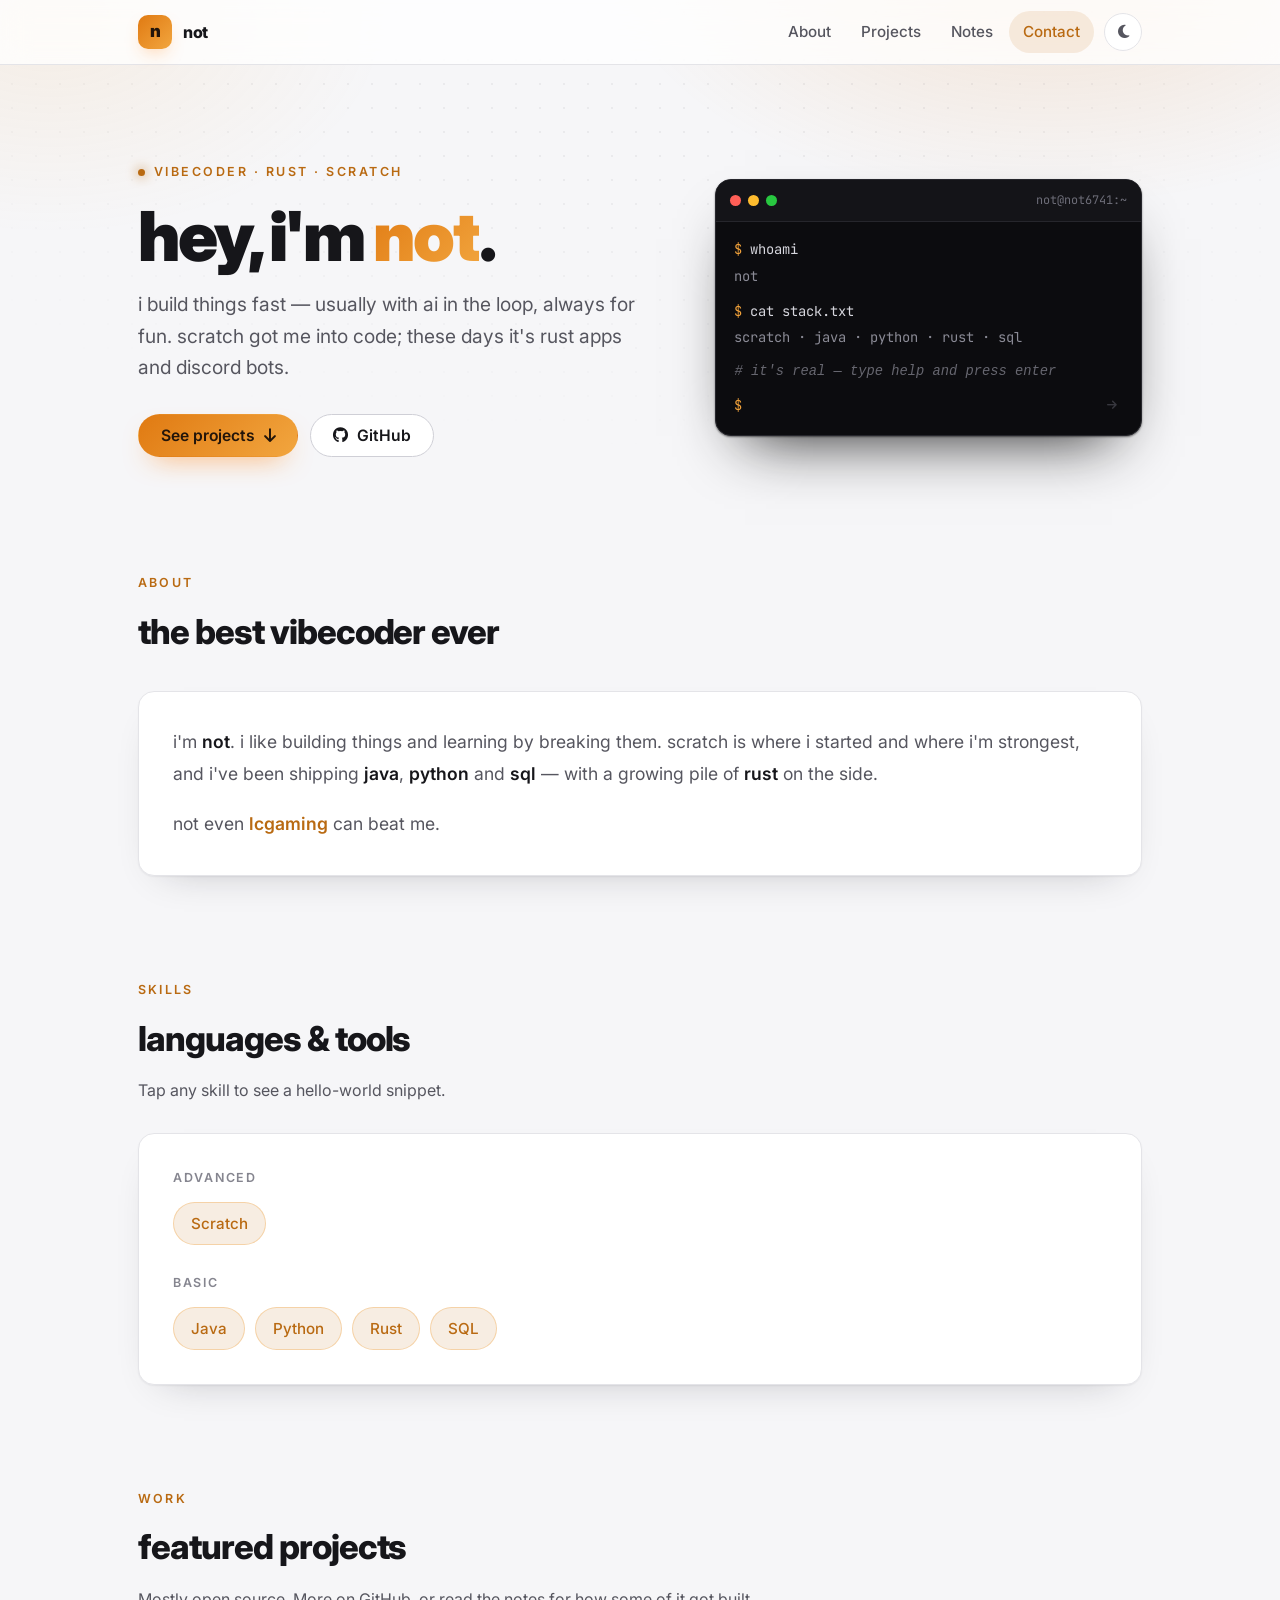
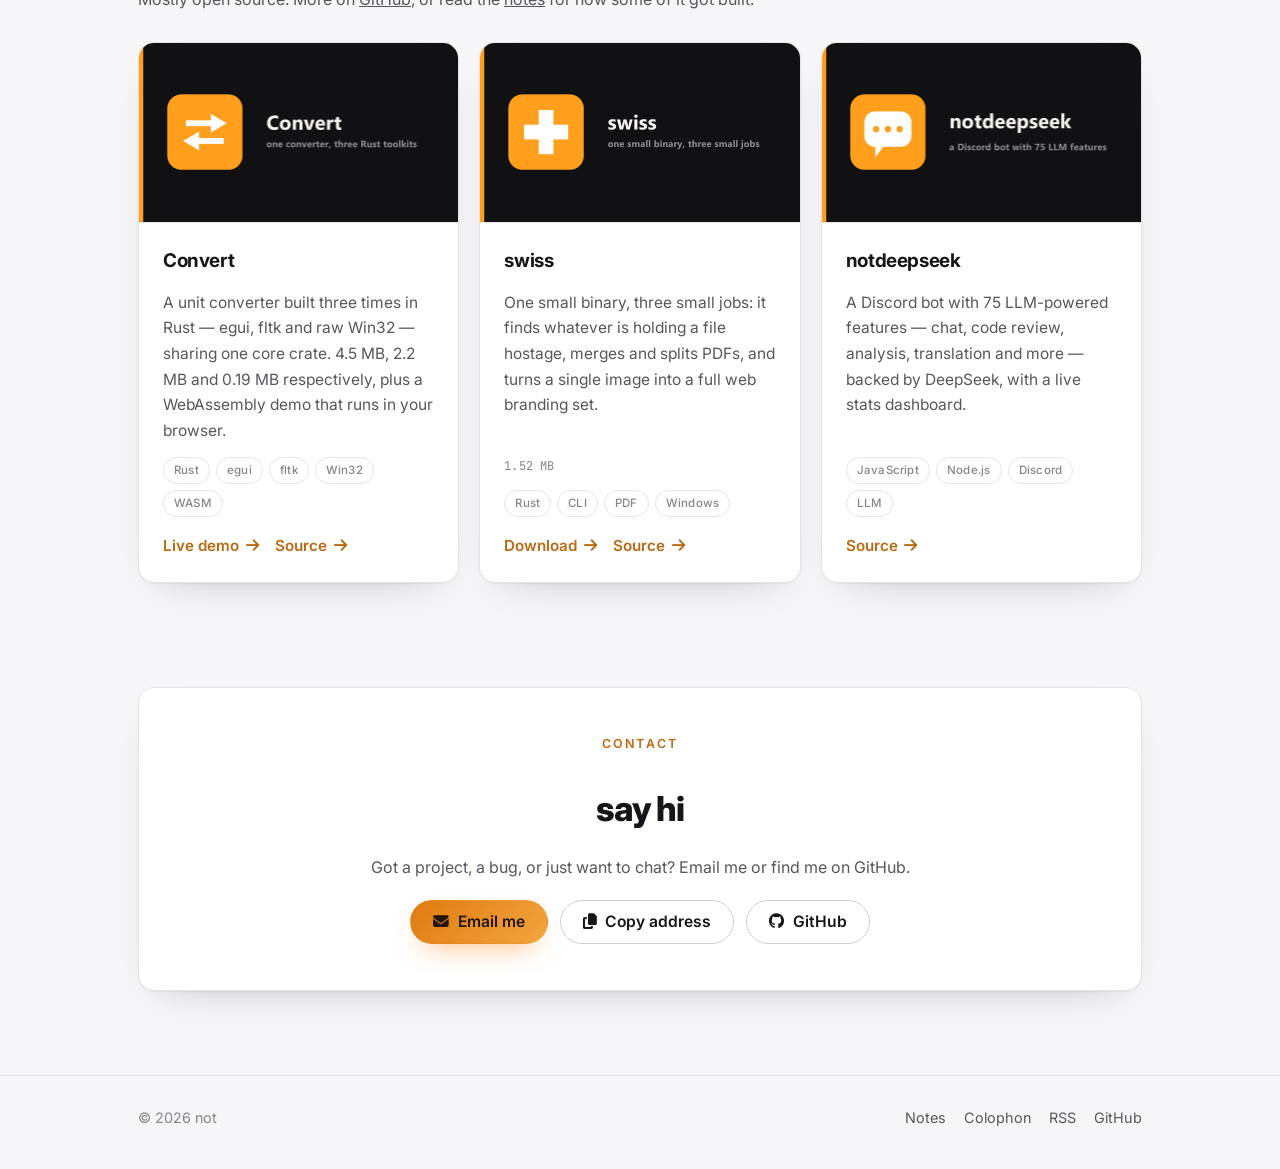
==== commit 5e54a97b: "Fix local preview: relative paths for assets and internal links Opening index.html straight off disk" ====
--- a/index.html
+++ b/index.html
@@ -9,8 +9,8 @@
   <meta name="theme-color" content="#0e0e10">
   <link rel="canonical" href="https://not6741.lol/">
   <link rel="icon" href="data:image/svg+xml,%3Csvg xmlns='http://www.w3.org/2000/svg' viewBox='0 0 32 32'%3E%3Crect width='32' height='32' rx='8' fill='%230e0e10'/%3E%3Ctext x='16' y='23' font-family='Arial,sans-serif' font-size='19' font-weight='bold' fill='%23f0a13a' text-anchor='middle'%3En%3C/text%3E%3C/svg%3E">
-  <link rel="manifest" href="/site.webmanifest">
-  <link rel="alternate" type="application/atom+xml" title="not — notes" href="/feed.xml">
+  <link rel="manifest" href="site.webmanifest">
+  <link rel="alternate" type="application/atom+xml" title="not — notes" href="feed.xml">
 
   <!-- Social preview card, 1280x720 so Discord/Slack/X render it large. -->
   <meta property="og:type" content="website">
@@ -58,7 +58,7 @@
   <link rel="preconnect" href="https://fonts.gstatic.com" crossorigin>
   <link rel="stylesheet" href="https://fonts.googleapis.com/css2?family=Inter:wght@400;500;600;700;800;900&family=JetBrains+Mono:wght@400;500&display=swap">
   <link rel="stylesheet" href="https://cdnjs.cloudflare.com/ajax/libs/font-awesome/6.4.0/css/all.min.css">
-  <link rel="stylesheet" href="/site.css">
+  <link rel="stylesheet" href="site.css">
 
   <style>
     /* ---------------- hero ---------------- */
@@ -402,16 +402,16 @@
 
   <nav class="site-nav" aria-label="Primary">
     <div class="container inner">
-      <a class="brand" href="/">
+      <a class="brand" href="./">
         <span class="mark" aria-hidden="true">n</span>
         <span class="word">not</span>
       </a>
       <div class="nav-right">
         <ul class="nav-links">
-          <li><a href="/#about" class="active">About</a></li>
-          <li><a href="/#projects">Projects</a></li>
-          <li><a href="/notes/" data-page="notes">Notes</a></li>
-          <li><a href="/#contact">Contact</a></li>
+          <li><a href="#about" class="active">About</a></li>
+          <li><a href="#projects">Projects</a></li>
+          <li><a href="notes/" data-page="notes">Notes</a></li>
+          <li><a href="#contact">Contact</a></li>
         </ul>
         <button id="themeToggle" class="icon-btn" type="button" aria-label="Switch theme" title="Switch theme">
           <i class="fa-solid fa-sun" aria-hidden="true"></i>
@@ -513,7 +513,7 @@
           <h2>featured projects</h2>
           <p class="sub">
             Mostly open source. More on <a href="https://github.com/not6741lol" target="_blank" rel="noopener">GitHub</a>,
-            or read the <a href="/notes/">notes</a> for how some of it got built.
+            or read the <a href="notes/">notes</a> for how some of it got built.
           </p>
         </div>
         <div class="grid" id="projectsGrid"><!-- filled by js --></div>
@@ -545,9 +545,9 @@
     <div class="container inner">
       <span>&copy; <span id="year">2026</span> not</span>
       <div class="footer-links">
-        <a href="/notes/">Notes</a>
-        <a href="/colophon/">Colophon</a>
-        <a href="/feed.xml">RSS</a>
+        <a href="notes/">Notes</a>
+        <a href="colophon/">Colophon</a>
+        <a href="feed.xml">RSS</a>
         <a href="https://github.com/not6741lol" target="_blank" rel="noopener">GitHub</a>
       </div>
     </div>
@@ -560,7 +560,7 @@
   <div id="toast" class="toast" role="status" aria-live="polite"></div>
   <div id="skillPopup" class="popup" role="dialog" aria-label="Skill details" aria-hidden="true"></div>
 
-  <script src="/site.js"></script>
+  <script src="site.js"></script>
   <script>
     (function () {
       "use strict";
@@ -911,7 +911,7 @@
         if (skill.blocks) {
           html +=
             `<p class="popup-label">Example</p>` +
-            `<div class="blocks"><img src="/scratchblocks.svg" alt="Scratch blocks: when green flag clicked, say Hello, World!" loading="lazy" decoding="async"></div>`;
+            `<div class="blocks"><img src="scratchblocks.svg" alt="Scratch blocks: when green flag clicked, say Hello, World!" loading="lazy" decoding="async"></div>`;
         } else if (skill.code) {
           html +=
             `<p class="popup-label">Example</p>` +
@@ -1089,8 +1089,8 @@
             text("theme: " + next, "ok");
           },
 
-          notes() { text("opening notes…", "ok"); window.location.href = "/notes/"; },
-          colophon() { text("opening colophon…", "ok"); window.location.href = "/colophon/"; },
+          notes() { text("opening notes…", "ok"); window.location.href = "notes/"; },
+          colophon() { text("opening colophon…", "ok"); window.location.href = "colophon/"; },
 
           contact() {
             text(emailAddress, "out");
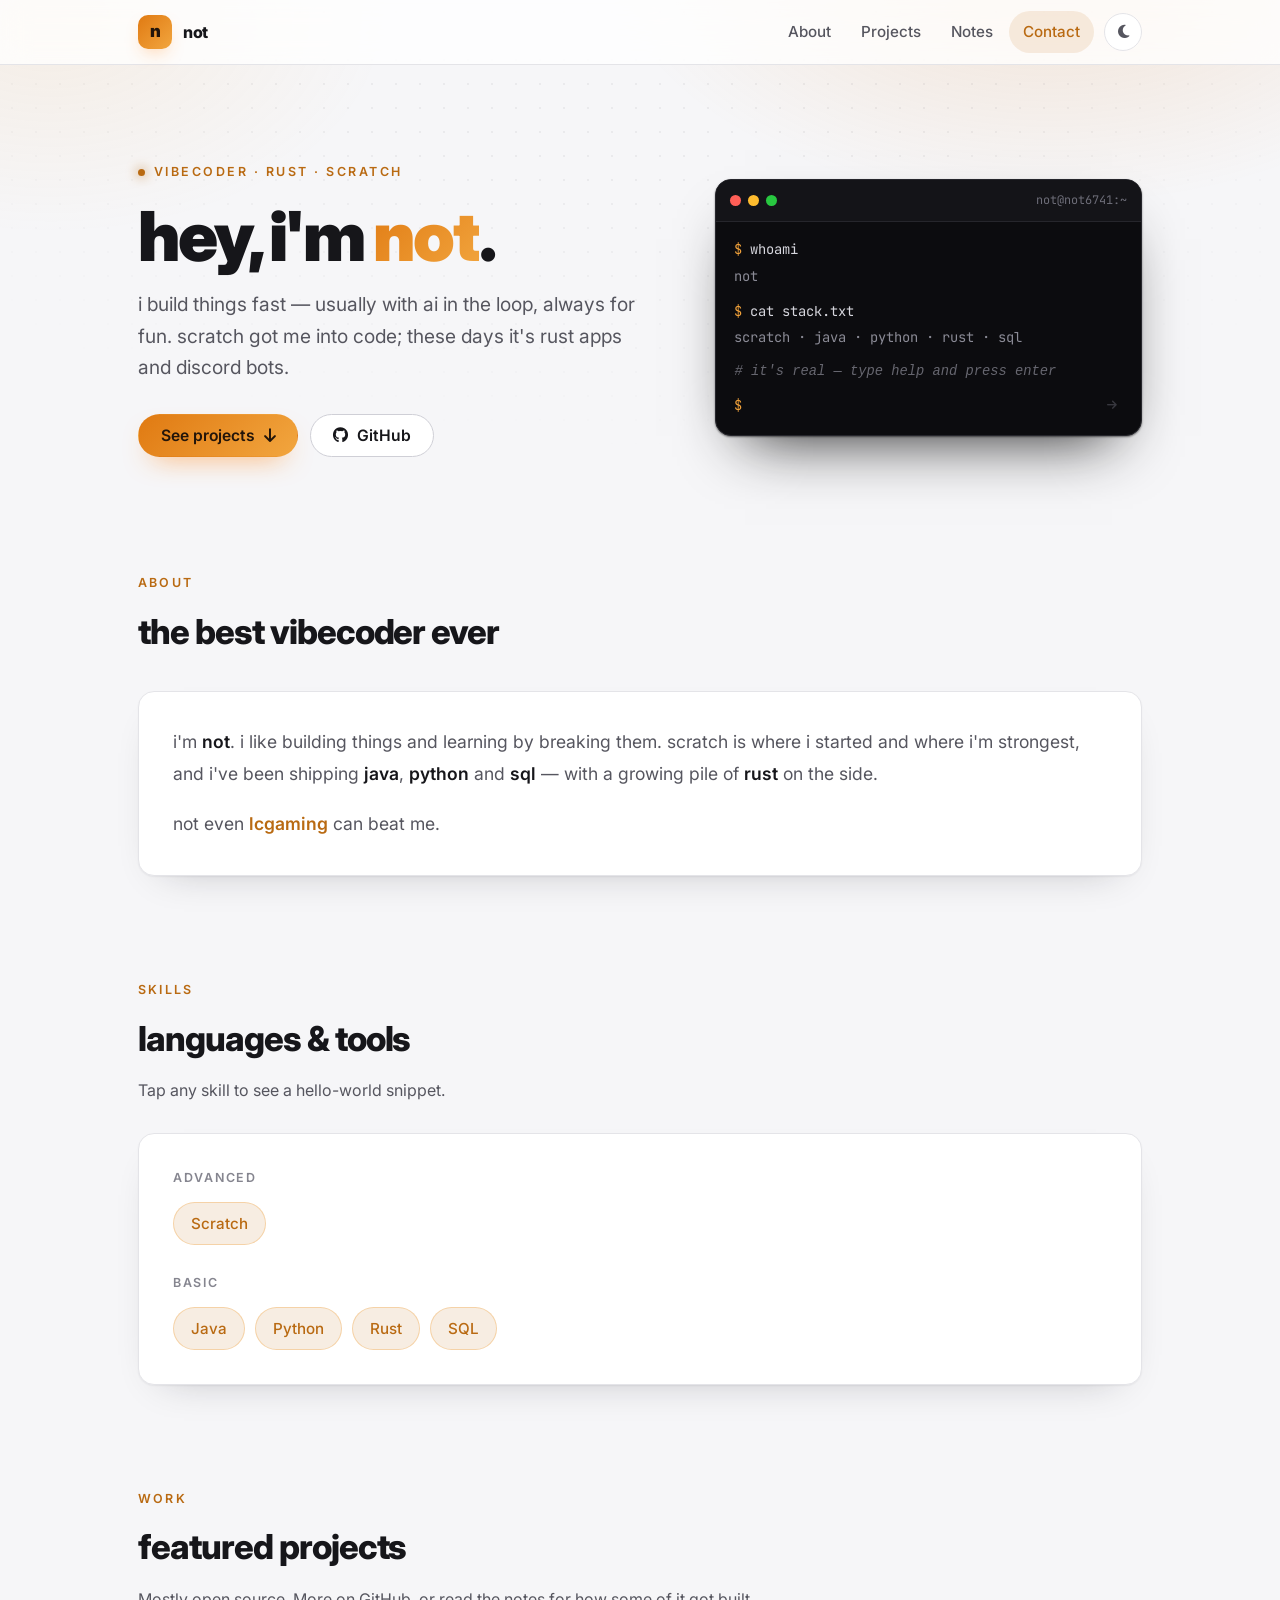
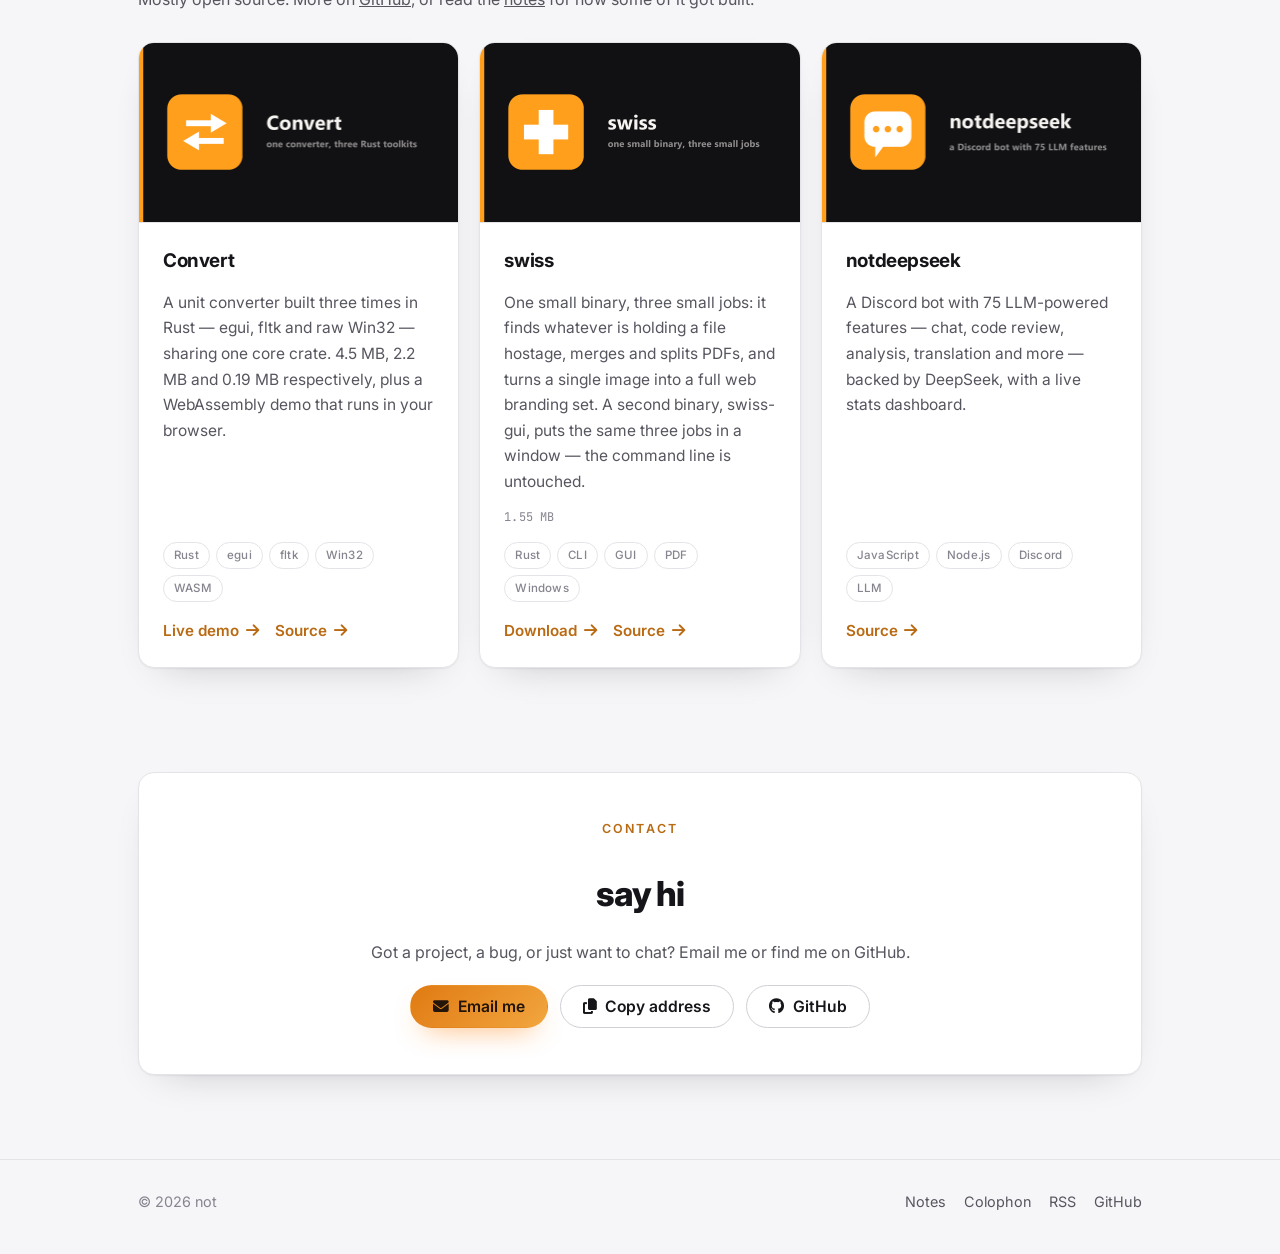
==== commit ecb8f5a2: "Document swiss v0.2.0 and its new window The CLI itself is unchanged, but the page still described a" ====
--- a/index.html
+++ b/index.html
@@ -636,10 +636,10 @@
         },
         {
           title: "swiss",
-          desc: "One small binary, three small jobs: it finds whatever is holding a file hostage, merges and splits PDFs, and turns a single image into a full web branding set.",
+          desc: "One small binary, three small jobs: it finds whatever is holding a file hostage, merges and splits PDFs, and turns a single image into a full web branding set. A second binary, swiss-gui, puts the same three jobs in a window — the command line is untouched.",
           image: "swiss.png",
-          tags: ["Rust", "CLI", "PDF", "Windows"],
-          stat: { size: "1.52 MB", repo: "not6741lol/swiss" },
+          tags: ["Rust", "CLI", "GUI", "PDF", "Windows"],
+          stat: { size: "1.55 MB", repo: "not6741lol/swiss" },
           links: [
             { label: "Download", url: "https://github.com/not6741lol/swiss/releases/latest" },
             { label: "Source", url: "https://github.com/not6741lol/swiss" }
@@ -1108,8 +1108,9 @@
               '<span class="k">unlock</span><span class="d">find what is holding a file hostage</span>' +
               '<span class="k">pdf</span><span class="d">merge · split · rotate · strip · info</span>' +
               '<span class="k">brand</span><span class="d">one image → favicons, manifest, social card</span>' +
+              '<span class="k">swiss-gui</span><span class="d">the same three jobs, in a window</span>' +
               '</div>');
-            text("1.52 MB of rust. no dependencies to install.", "note");
+            text("1.55 MB of rust. no dependencies to install.", "note");
           },
 
           clear() { out.textContent = ""; },
--- a/site.css
+++ b/site.css
@@ -374,6 +374,20 @@
 }
 .prose hr { margin: 2em 0; border: 0; border-top: 1px solid var(--border); }
 
+.prose figure { margin: 0 0 1.5em; }
+.prose figure img {
+  width: 100%;
+  border: 1px solid var(--border);
+  border-radius: var(--radius-sm);
+  background: #0b0b0d;
+}
+.prose figcaption {
+  margin-top: 10px;
+  color: var(--faint);
+  font-size: .84rem;
+  line-height: 1.6;
+}
+
 /* ---------------- colour swatches (colophon) ---------------- */
 .swatches { display: grid; gap: 10px; margin: 0 0 1.5em; }
 .swatch { display: flex; align-items: center; gap: 12px; }
